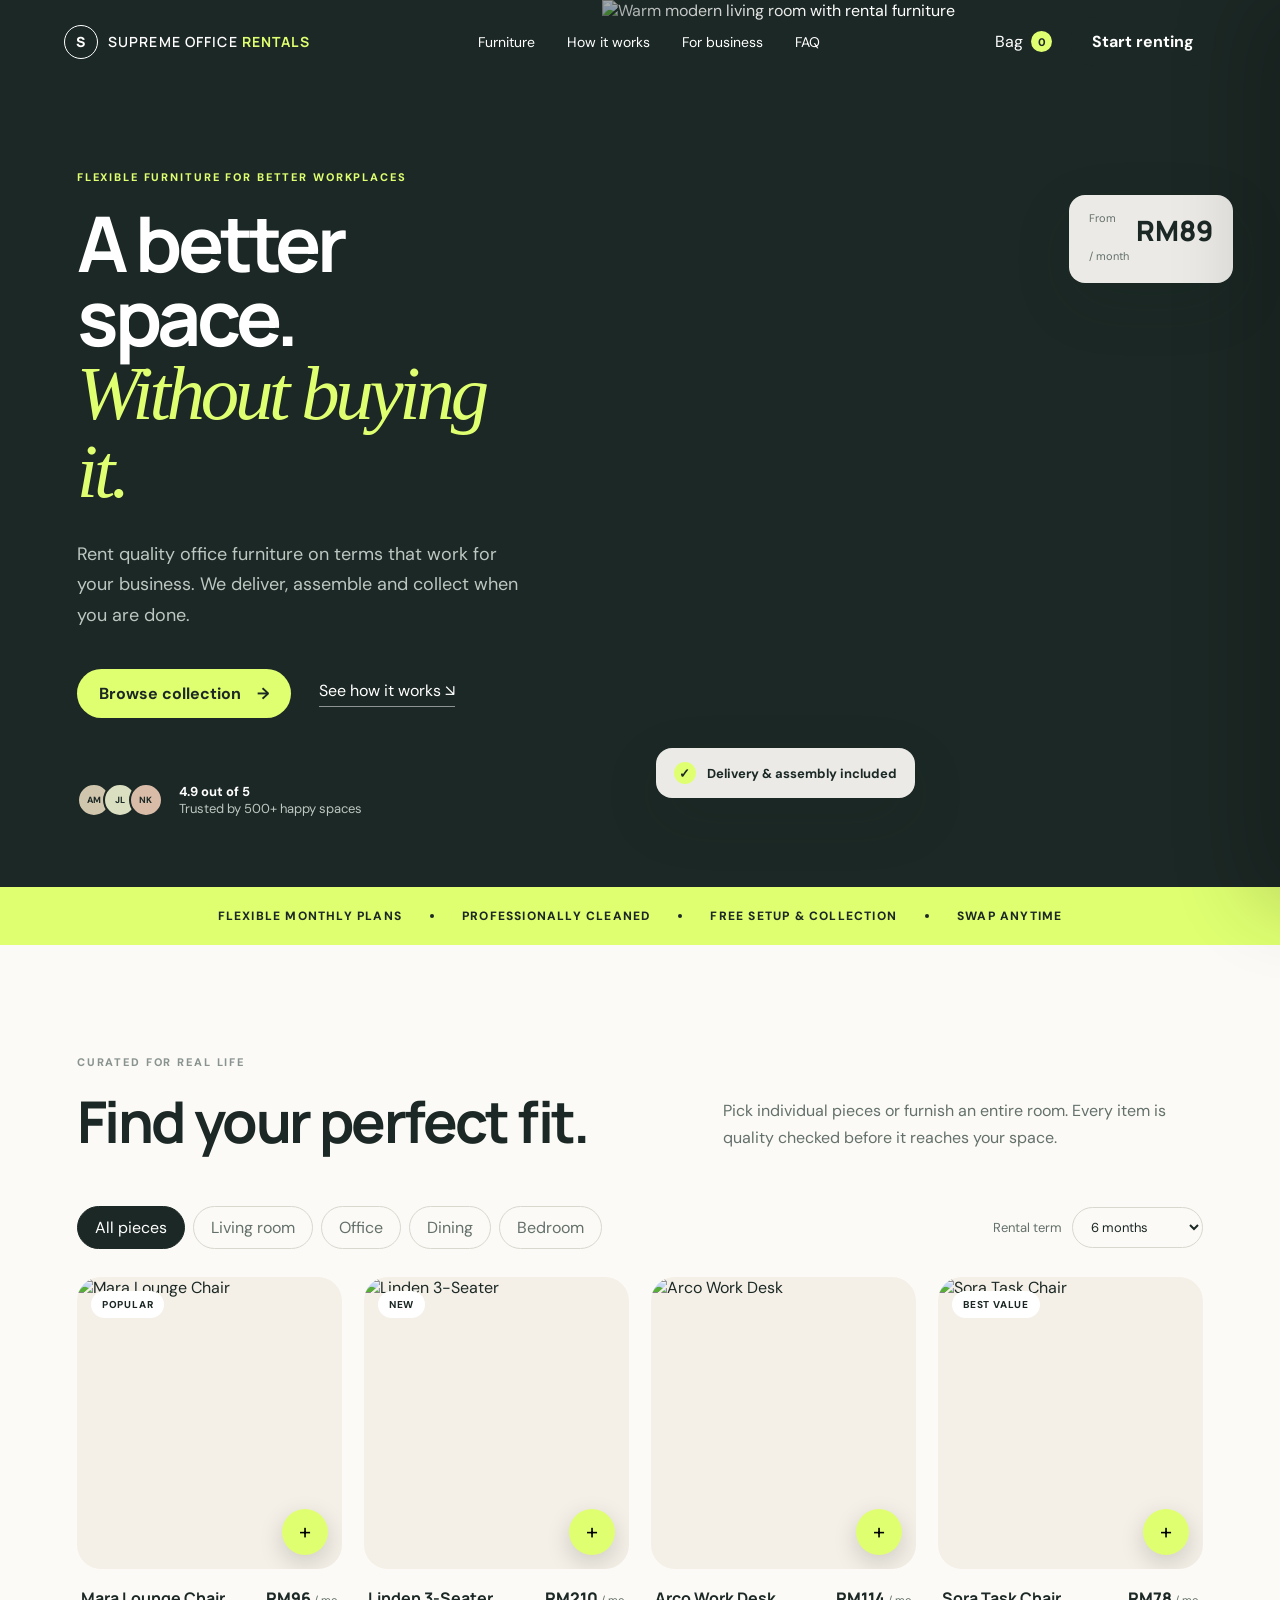
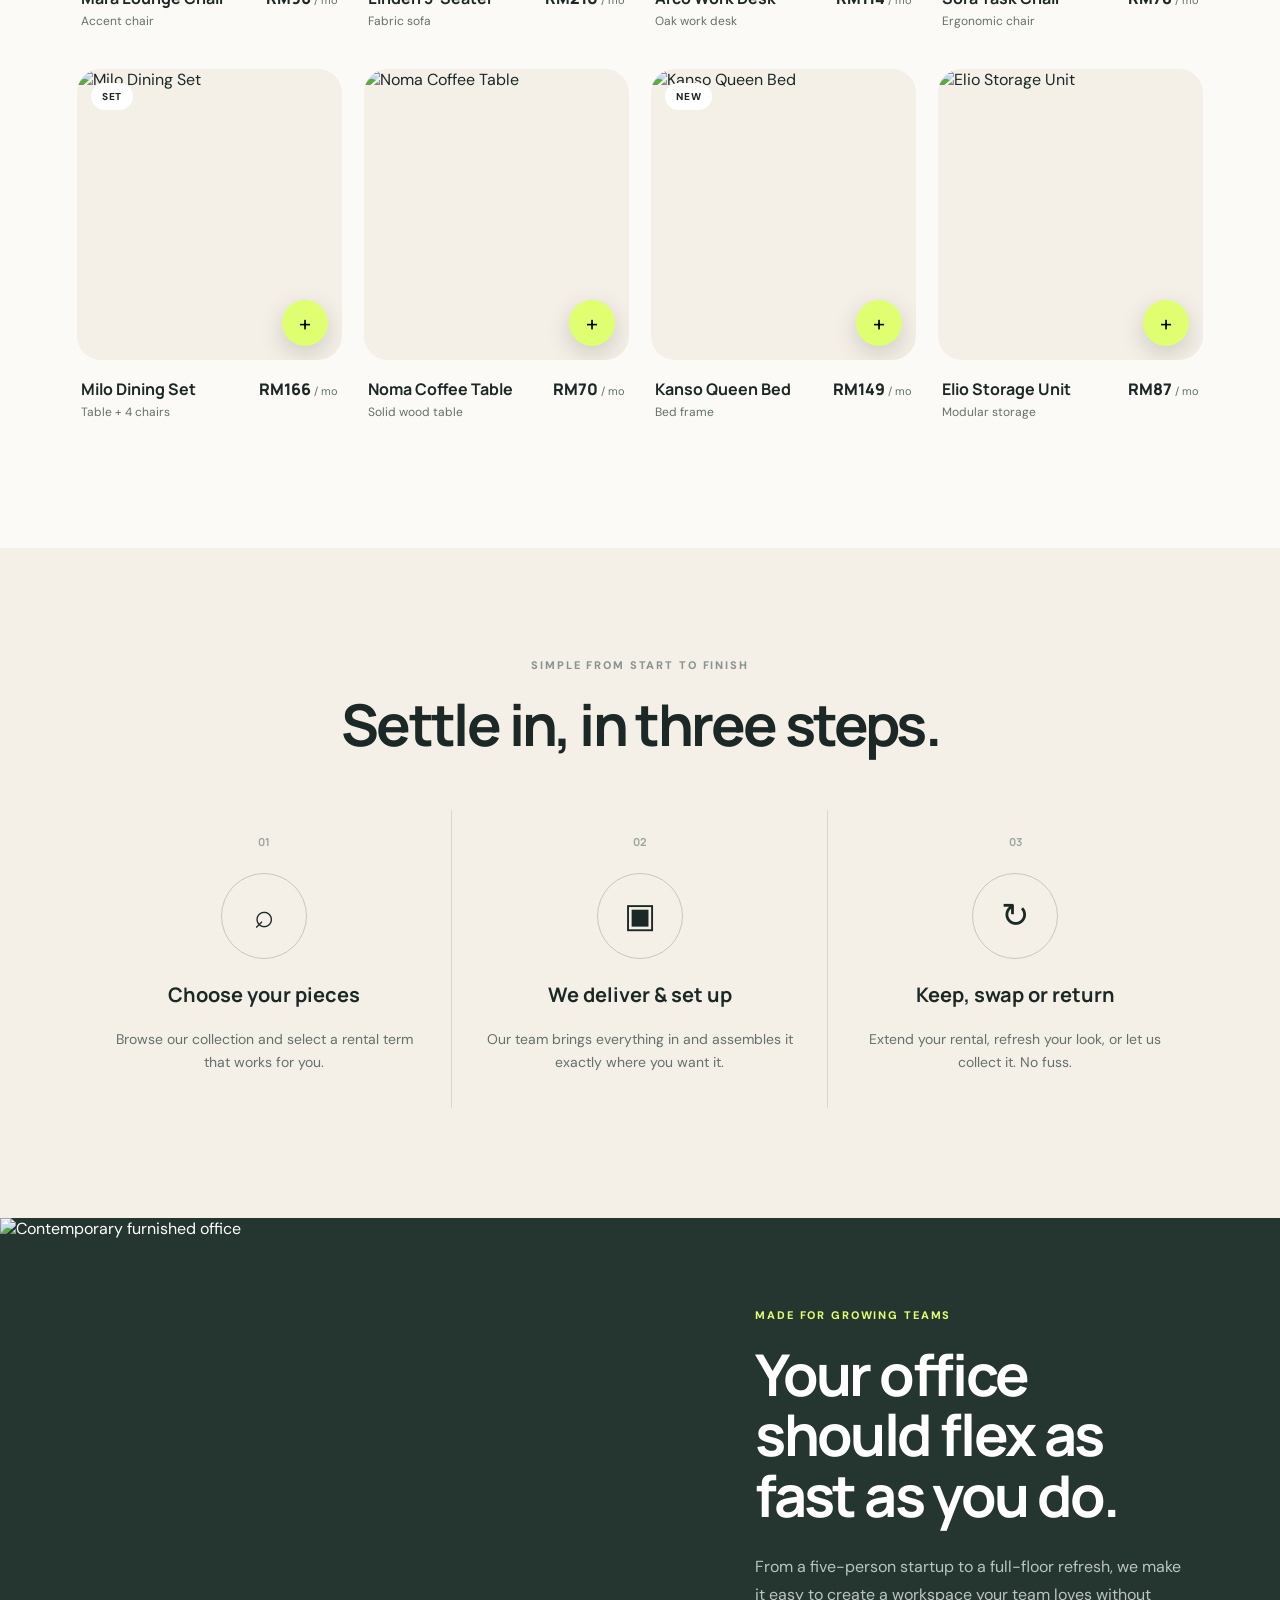
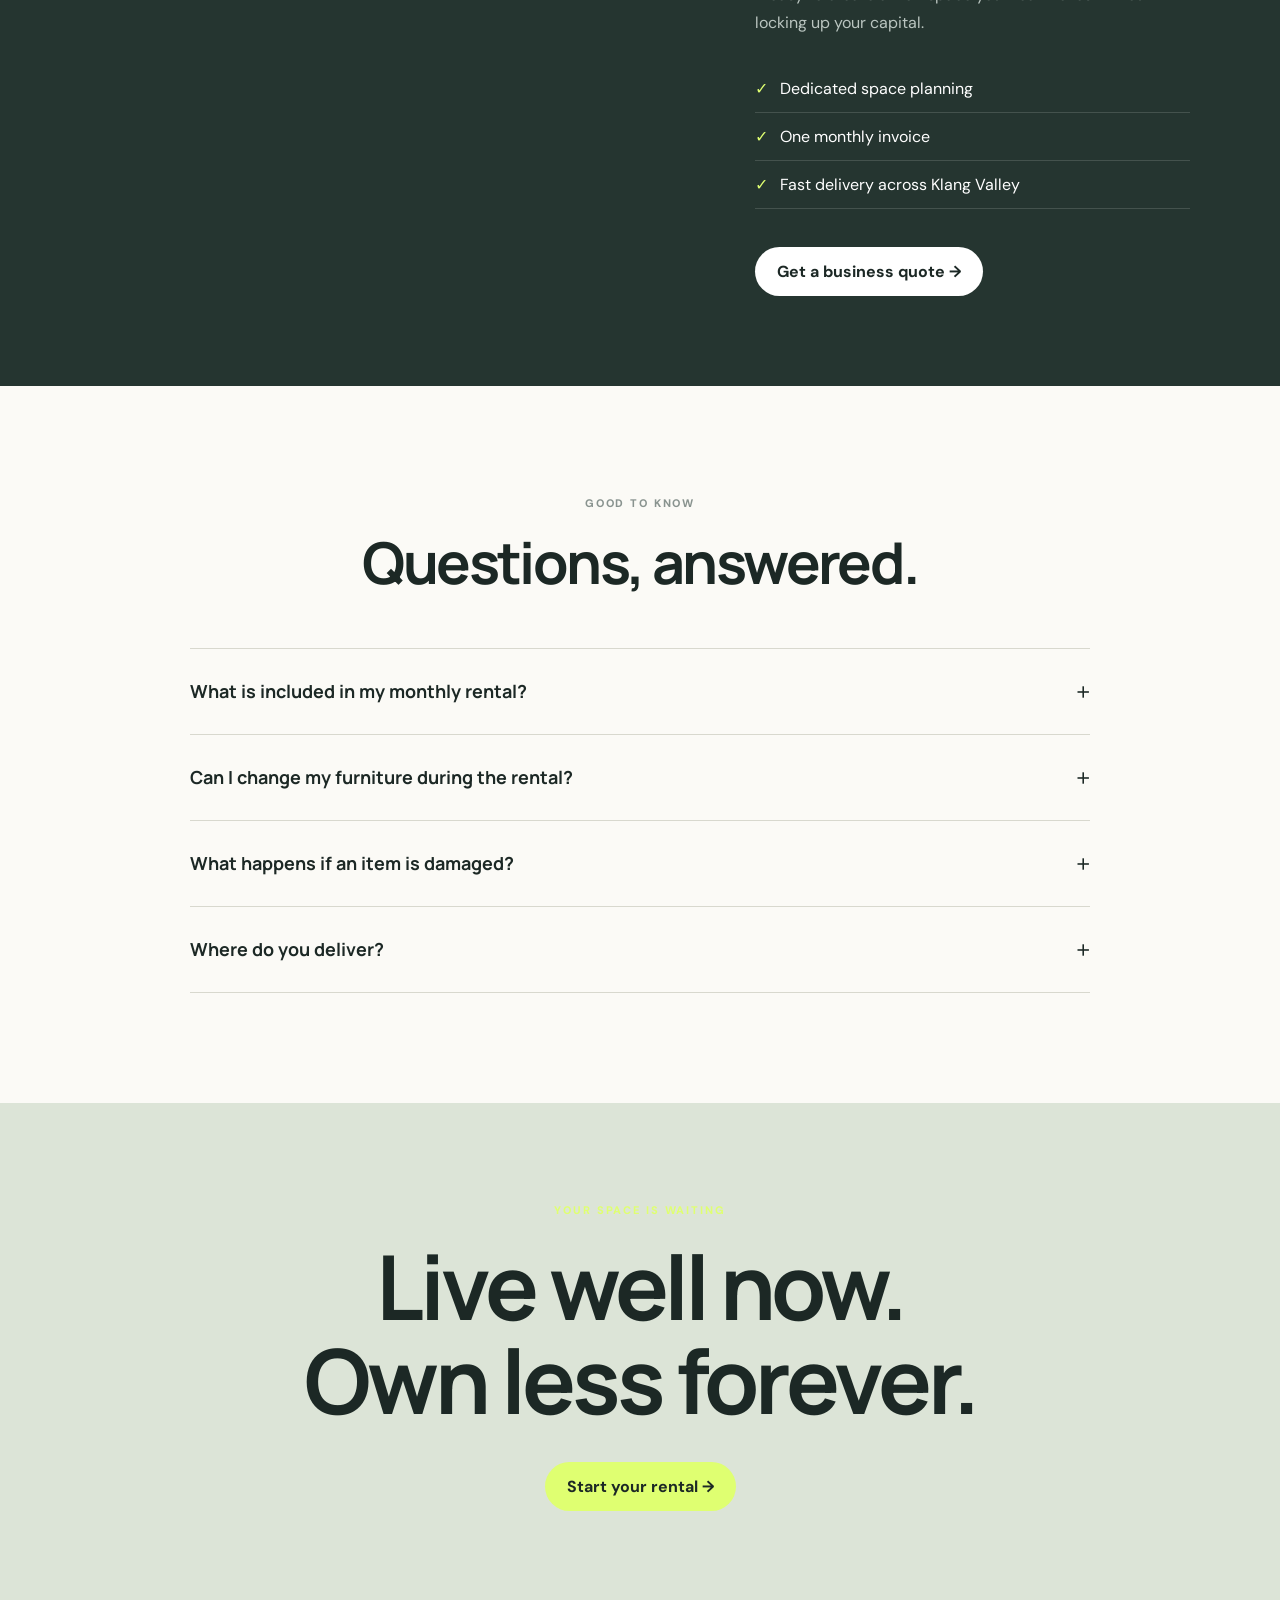
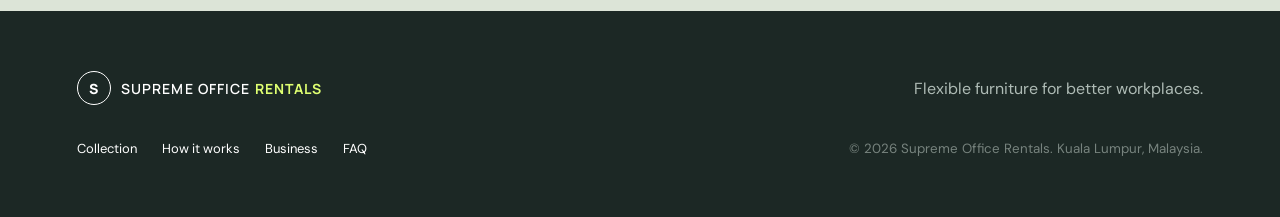
==== index.html @ 916aaae2 "Add files via upload Initial website" ====
<!doctype html>
<html lang="en">
<head>
  <meta charset="UTF-8">
  <meta name="viewport" content="width=device-width, initial-scale=1.0">
  <meta name="description" content="Supreme Office Rentals provides flexible furniture for better workplaces across Kuala Lumpur and the Klang Valley.">
  <title>Supreme Office Rentals | Flexible furniture for better workplaces</title>
  <link rel="preconnect" href="https://fonts.googleapis.com">
  <link rel="preconnect" href="https://fonts.gstatic.com" crossorigin>
  <link href="https://fonts.googleapis.com/css2?family=DM+Sans:wght@400;500;600;700&family=Manrope:wght@500;600;700;800&display=swap" rel="stylesheet">
  <link rel="stylesheet" href="styles.css">
</head>
<body>
  <header class="site-header">
    <a class="brand" href="#top" aria-label="Supreme Office Rentals home">
      <span class="brand-mark">S</span>
      <span>SUPREME OFFICE <b>RENTALS</b></span>
    </a>
    <nav class="main-nav" aria-label="Main navigation">
      <a href="#collection">Furniture</a>
      <a href="#how-it-works">How it works</a>
      <a href="#business">For business</a>
      <a href="#faq">FAQ</a>
    </nav>
    <div class="header-actions">
      <button class="icon-btn cart-button" type="button" aria-label="Open rental cart">
        <span aria-hidden="true">Bag</span>
        <span class="cart-count">0</span>
      </button>
      <a class="button button-dark header-cta" href="#collection">Start renting</a>
      <button class="menu-button" type="button" aria-label="Toggle menu" aria-expanded="false">Menu</button>
    </div>
  </header>

  <main id="top">
    <section class="hero">
      <div class="hero-copy">
        <p class="eyebrow">Flexible furniture for better workplaces</p>
        <h1>A better space.<br><em>Without buying it.</em></h1>
        <p class="hero-lead">Rent quality office furniture on terms that work for your business. We deliver, assemble and collect when you are done.</p>
        <div class="hero-actions">
          <a class="button button-accent" href="#collection">Browse collection <span>→</span></a>
          <a class="text-link" href="#how-it-works">See how it works <span>↘</span></a>
        </div>
        <div class="hero-proof">
          <div class="avatars" aria-hidden="true"><span>AM</span><span>JL</span><span>NK</span></div>
          <p><strong>4.9 out of 5</strong><br>Trusted by 500+ happy spaces</p>
        </div>
      </div>
      <div class="hero-visual">
        <img src="https://images.unsplash.com/photo-1493663284031-b7e3aefcae8e?auto=format&fit=crop&w=1200&q=85" alt="Warm modern living room with rental furniture">
        <div class="floating-card price-card">
          <span>From</span><strong>RM89</strong><span>/ month</span>
        </div>
        <div class="floating-card delivery-card"><span>✓</span> Delivery & assembly included</div>
      </div>
    </section>

    <section class="trust-strip" aria-label="Rental benefits">
      <span>Flexible monthly plans</span><i></i><span>Professionally cleaned</span><i></i><span>Free setup & collection</span><i></i><span>Swap anytime</span>
    </section>

    <section class="section collection" id="collection">
      <div class="section-heading split-heading">
        <div><p class="eyebrow">Curated for real life</p><h2>Find your perfect fit.</h2></div>
        <p>Pick individual pieces or furnish an entire room. Every item is quality checked before it reaches your space.</p>
      </div>
      <div class="catalog-toolbar">
        <div class="filter-list" role="group" aria-label="Filter products">
          <button class="filter active" data-filter="all" type="button">All pieces</button>
          <button class="filter" data-filter="living" type="button">Living room</button>
          <button class="filter" data-filter="office" type="button">Office</button>
          <button class="filter" data-filter="dining" type="button">Dining</button>
          <button class="filter" data-filter="bedroom" type="button">Bedroom</button>
        </div>
        <label class="term-select">Rental term
          <select id="termSelect">
            <option value="1">1 month</option>
            <option value="3">3 months</option>
            <option value="6" selected>6 months</option>
            <option value="12">12 months</option>
          </select>
        </label>
      </div>
      <div class="product-grid" id="productGrid"></div>
    </section>

    <section class="section steps" id="how-it-works">
      <div class="section-heading centered"><p class="eyebrow">Simple from start to finish</p><h2>Settle in, in three steps.</h2></div>
      <div class="step-grid">
        <article><span class="step-number">01</span><div class="step-icon">⌕</div><h3>Choose your pieces</h3><p>Browse our collection and select a rental term that works for you.</p></article>
        <article><span class="step-number">02</span><div class="step-icon">▣</div><h3>We deliver & set up</h3><p>Our team brings everything in and assembles it exactly where you want it.</p></article>
        <article><span class="step-number">03</span><div class="step-icon">↻</div><h3>Keep, swap or return</h3><p>Extend your rental, refresh your look, or let us collect it. No fuss.</p></article>
      </div>
    </section>

    <section class="business" id="business">
      <div class="business-image"><img src="https://images.unsplash.com/photo-1524758631624-e2822e304c36?auto=format&fit=crop&w=1200&q=85" alt="Contemporary furnished office"></div>
      <div class="business-copy">
        <p class="eyebrow">Made for growing teams</p>
        <h2>Your office should flex as fast as you do.</h2>
        <p>From a five-person startup to a full-floor refresh, we make it easy to create a workspace your team loves without locking up your capital.</p>
        <ul><li>Dedicated space planning</li><li>One monthly invoice</li><li>Fast delivery across Klang Valley</li></ul>
        <a class="button button-light" href="https://wa.me/601154209676?text=Hi%20Supreme%20Office%20Rentals%2C%20I%27d%20like%20a%20business%20furniture%20quote." target="_blank" rel="noreferrer">Get a business quote →</a>
      </div>
    </section>

    <section class="section faq" id="faq">
      <div class="section-heading centered"><p class="eyebrow">Good to know</p><h2>Questions, answered.</h2></div>
      <div class="faq-list">
        <details><summary>What is included in my monthly rental?<span>+</span></summary><p>Your monthly fee covers the furniture, professional cleaning, delivery, assembly and collection within our standard service area.</p></details>
        <details><summary>Can I change my furniture during the rental?<span>+</span></summary><p>Yes. You can request a swap at any time. A small logistics fee may apply depending on your plan and location.</p></details>
        <details><summary>What happens if an item is damaged?<span>+</span></summary><p>Normal wear is expected. For accidental or significant damage, contact us and we will work out a fair repair or replacement solution.</p></details>
        <details><summary>Where do you deliver?<span>+</span></summary><p>Our initial service area is Kuala Lumpur and the Klang Valley. Contact us for larger projects elsewhere in Malaysia.</p></details>
      </div>
    </section>

    <section class="closing-cta">
      <p class="eyebrow">Your space is waiting</p><h2>Live well now.<br>Own less forever.</h2><a class="button button-accent" href="#collection">Start your rental →</a>
    </section>
  </main>

  <footer>
    <a class="brand brand-light" href="#top"><span class="brand-mark">S</span><span>SUPREME OFFICE <b>RENTALS</b></span></a>
    <p>Flexible furniture for better workplaces.</p>
    <div class="footer-links"><a href="#collection">Collection</a><a href="#how-it-works">How it works</a><a href="#business">Business</a><a href="#faq">FAQ</a></div>
    <small>© 2026 Supreme Office Rentals. Kuala Lumpur, Malaysia.</small>
  </footer>

  <div class="cart-overlay" aria-hidden="true"></div>
  <aside class="cart-drawer" aria-label="Rental cart" aria-hidden="true">
    <div class="cart-header"><div><p class="eyebrow">Your selection</p><h2>Rental cart</h2></div><button class="close-cart" type="button" aria-label="Close cart">×</button></div>
    <div class="cart-items"></div>
    <div class="cart-empty"><span>◇</span><h3>Your cart is ready for ideas.</h3><p>Add a few pieces from the collection to build your space.</p></div>
    <div class="cart-footer">
      <div><span>Monthly total</span><strong class="cart-total">RM0</strong></div>
      <button class="button button-accent checkout-button" type="button">Enquire on WhatsApp →</button>
      <small>No payment required. We will confirm availability first.</small>
    </div>
  </aside>

  <div class="toast" role="status" aria-live="polite">Added to your rental cart</div>
  <script src="script.js"></script>
</body>
</html>
---- styles.css ----
:root{--ink:#1c2825;--cream:#f4f0e7;--paper:#fbfaf6;--lime:#dfff71;--sage:#dce4d7;--muted:#64706b;--line:#d8d8ce;--radius:24px;--shadow:0 20px 60px rgba(28,40,37,.12)}
*{box-sizing:border-box}html{scroll-behavior:smooth}body{margin:0;background:var(--paper);color:var(--ink);font-family:"DM Sans",sans-serif}body.no-scroll{overflow:hidden}img{display:block;width:100%}a{color:inherit;text-decoration:none}button,select{font:inherit}button{cursor:pointer}h1,h2,h3,p{margin-top:0}h1,h2,h3,.brand{font-family:"Manrope",sans-serif}.site-header{height:84px;padding:0 clamp(24px,5vw,72px);display:flex;align-items:center;justify-content:space-between;border-bottom:1px solid rgba(28,40,37,.12);position:absolute;z-index:20;width:100%;color:#fff}.brand{display:flex;align-items:center;gap:10px;font-size:14px;letter-spacing:.08em;font-weight:600}.brand-mark{width:34px;height:34px;display:grid;place-items:center;border:1px solid currentColor;border-radius:50%;font-weight:800}.brand b{color:var(--lime)}.main-nav{display:flex;gap:32px;font-size:14px}.main-nav a{transition:opacity .2s}.main-nav a:hover{opacity:.65}.header-actions{display:flex;align-items:center;gap:12px}.button{display:inline-flex;align-items:center;justify-content:center;gap:16px;border:0;border-radius:100px;padding:14px 22px;font-weight:700;transition:transform .2s,background .2s}.button:hover{transform:translateY(-2px)}.button-dark{background:var(--ink);color:#fff}.button-accent{background:var(--lime);color:var(--ink)}.button-light{background:#fff;color:var(--ink)}.icon-btn{border:0;background:transparent;color:inherit}.cart-button{display:flex;gap:8px;align-items:center}.cart-count{display:grid;place-items:center;width:21px;height:21px;background:var(--lime);color:var(--ink);border-radius:50%;font-size:11px;font-weight:800}.menu-button{display:none;border:1px solid currentColor;border-radius:50px;background:transparent;color:inherit;padding:8px 13px}.hero{min-height:760px;background:var(--ink);color:#fff;display:grid;grid-template-columns:47% 53%;overflow:hidden}.hero-copy{padding:170px clamp(28px,6vw,96px) 70px}.eyebrow{text-transform:uppercase;letter-spacing:.17em;font-size:11px;font-weight:800;color:#89938f;margin-bottom:22px}.hero .eyebrow,.business .eyebrow,.closing-cta .eyebrow{color:var(--lime)}h1{font-size:clamp(50px,6vw,92px);line-height:.96;letter-spacing:-.055em;margin-bottom:30px}h1 em{font-family:Georgia,serif;font-weight:400;color:var(--lime)}.hero-lead{max-width:560px;font-size:18px;line-height:1.7;color:#bdc7c2}.hero-actions{display:flex;align-items:center;gap:28px;margin:38px 0 65px}.text-link{padding-bottom:5px;border-bottom:1px solid rgba(255,255,255,.5)}.hero-proof{display:flex;align-items:center;gap:16px;color:#bdc7c2;font-size:13px}.hero-proof p{margin:0}.hero-proof strong{color:#fff}.avatars{display:flex}.avatars span{width:34px;height:34px;margin-left:-8px;border:2px solid var(--ink);border-radius:50%;display:grid;place-items:center;background:#cfc6ad;color:var(--ink);font-size:9px;font-weight:800}.avatars span:first-child{margin:0}.avatars span:nth-child(2){background:#d9dfc0}.avatars span:nth-child(3){background:#d9bca8}.hero-visual{position:relative;min-height:700px}.hero-visual:after{content:"";position:absolute;inset:0;background:linear-gradient(90deg,rgba(28,40,37,.4),transparent 35%)}.hero-visual img{height:100%;object-fit:cover}.floating-card{position:absolute;z-index:2;background:rgba(251,250,246,.93);color:var(--ink);backdrop-filter:blur(10px);border-radius:16px;box-shadow:var(--shadow)}.price-card{right:7%;top:22%;padding:16px 20px;display:grid;grid-template-columns:auto auto;column-gap:7px}.price-card strong{font:800 28px "Manrope"}.price-card span{font-size:11px;color:var(--muted)}.price-card span:last-child{align-self:end;margin-bottom:4px}.delivery-card{left:8%;bottom:10%;padding:14px 18px;font-size:13px;font-weight:700}.delivery-card span{display:inline-grid;place-items:center;background:var(--lime);border-radius:50%;width:22px;height:22px;margin-right:8px}.trust-strip{display:flex;justify-content:center;align-items:center;gap:28px;padding:21px clamp(20px,5vw,70px);background:var(--lime);font-size:12px;text-transform:uppercase;letter-spacing:.1em;font-weight:800}.trust-strip i{width:4px;height:4px;background:var(--ink);border-radius:50%}.section{padding:110px clamp(24px,6vw,92px)}.section-heading h2,.business h2,.closing-cta h2{font-size:clamp(38px,4.5vw,64px);line-height:1.05;letter-spacing:-.045em;margin-bottom:0}.split-heading{display:flex;justify-content:space-between;align-items:end;gap:50px;margin-bottom:55px}.split-heading>p{max-width:480px;color:var(--muted);line-height:1.7;margin:0}.catalog-toolbar{display:flex;justify-content:space-between;gap:20px;align-items:center;margin-bottom:28px}.filter-list{display:flex;flex-wrap:wrap;gap:8px}.filter{border:1px solid var(--line);background:transparent;border-radius:50px;padding:10px 17px;color:var(--muted)}.filter.active,.filter:hover{background:var(--ink);color:#fff;border-color:var(--ink)}.term-select{display:flex;align-items:center;gap:10px;color:var(--muted);font-size:13px;white-space:nowrap}.term-select select{border:1px solid var(--line);border-radius:50px;padding:10px 34px 10px 14px;background:var(--paper);color:var(--ink)}.product-grid{display:grid;grid-template-columns:repeat(4,1fr);gap:22px}.product-card{min-width:0}.product-image{position:relative;background:var(--cream);border-radius:var(--radius);overflow:hidden;aspect-ratio:1/1.1}.product-image img{height:100%;object-fit:cover;transition:transform .5s}.product-card:hover img{transform:scale(1.04)}.product-tag{position:absolute;left:14px;top:14px;background:#fff;border-radius:50px;padding:7px 11px;font-size:10px;font-weight:800;text-transform:uppercase;letter-spacing:.08em}.add-button{position:absolute;right:14px;bottom:14px;width:46px;height:46px;border:0;border-radius:50%;background:var(--lime);font-size:22px;box-shadow:0 8px 25px rgba(0,0,0,.16);transition:transform .2s}.add-button:hover{transform:rotate(90deg)}.product-info{display:flex;justify-content:space-between;gap:14px;padding:18px 4px}.product-info h3{font-size:16px;margin:0 0 4px}.product-info p{font-size:12px;color:var(--muted);margin:0}.product-price{text-align:right;white-space:nowrap}.product-price strong{font:800 16px "Manrope"}.product-price span{font-size:11px;color:var(--muted)}.steps{background:var(--cream)}.centered{text-align:center;margin-bottom:55px}.step-grid{display:grid;grid-template-columns:repeat(3,1fr);max-width:1150px;margin:auto}.step-grid article{text-align:center;padding:20px 8%;position:relative;border-right:1px solid var(--line)}.step-grid article:last-child{border:0}.step-number{font:700 11px "Manrope";color:#9ca59f}.step-icon{font-size:34px;width:86px;height:86px;margin:22px auto;border:1px solid #c5c8bd;border-radius:50%;display:grid;place-items:center}.step-grid h3{font-size:20px}.step-grid p{color:var(--muted);line-height:1.65;font-size:14px}.business{display:grid;grid-template-columns:52% 48%;background:#253530;color:#fff}.business-image{min-height:650px}.business-image img{height:100%;object-fit:cover}.business-copy{padding:90px clamp(30px,7vw,105px);display:flex;flex-direction:column;justify-content:center}.business-copy>p:not(.eyebrow){color:#bac5c0;line-height:1.75;margin:28px 0}.business ul{list-style:none;padding:0;margin:0 0 38px}.business li{padding:13px 0;border-bottom:1px solid rgba(255,255,255,.14)}.business li:before{content:"✓";color:var(--lime);margin-right:12px}.business .button{align-self:flex-start}.faq-list{max-width:900px;margin:auto;border-top:1px solid var(--line)}details{border-bottom:1px solid var(--line)}summary{list-style:none;padding:25px 0;font:700 18px "Manrope";display:flex;justify-content:space-between;align-items:center;cursor:pointer}summary::-webkit-details-marker{display:none}summary span{font-size:25px;font-weight:400;transition:transform .2s}details[open] summary span{transform:rotate(45deg)}details p{color:var(--muted);line-height:1.7;max-width:740px;padding-bottom:24px}.closing-cta{text-align:center;background:var(--sage);padding:100px 20px}.closing-cta h2{font-size:clamp(50px,7vw,92px);margin-bottom:35px}footer{background:var(--ink);color:#fff;padding:60px clamp(24px,6vw,92px);display:grid;grid-template-columns:1fr 1fr;gap:35px;align-items:center}.brand-light{justify-self:start}footer>p{color:#aebbb5;justify-self:end;margin:0}.footer-links{display:flex;gap:25px;font-size:13px}.footer-links a:hover{color:var(--lime)}footer small{color:#77837e;justify-self:end}.cart-overlay{position:fixed;inset:0;background:rgba(17,25,22,.55);z-index:90;opacity:0;pointer-events:none;transition:opacity .3s}.cart-overlay.open{opacity:1;pointer-events:auto}.cart-drawer{position:fixed;z-index:100;right:0;top:0;height:100%;width:min(460px,100%);background:var(--paper);padding:30px;display:flex;flex-direction:column;transform:translateX(100%);transition:transform .35s ease;box-shadow:-25px 0 80px rgba(0,0,0,.2)}.cart-drawer.open{transform:none}.cart-header{display:flex;justify-content:space-between;align-items:start;padding-bottom:20px;border-bottom:1px solid var(--line)}.cart-header h2{font-size:30px;margin:0}.cart-header .eyebrow{margin-bottom:8px}.close-cart{border:0;background:transparent;font-size:34px;color:var(--muted)}.cart-items{overflow:auto;flex:1}.cart-item{display:grid;grid-template-columns:72px 1fr auto;gap:14px;align-items:center;padding:16px 0;border-bottom:1px solid var(--line)}.cart-item img{width:72px;height:72px;object-fit:cover;border-radius:12px}.cart-item h3{font-size:14px;margin:0 0 4px}.cart-item p{font-size:12px;color:var(--muted);margin:0}.remove-item{border:0;background:transparent;font-size:21px;color:#9c5d51}.cart-empty{text-align:center;margin:auto;padding:50px 20px;color:var(--muted)}.cart-empty span{font-size:45px}.cart-empty h3{color:var(--ink)}.cart-footer{border-top:1px solid var(--line);padding-top:20px}.cart-footer>div{display:flex;justify-content:space-between;margin-bottom:18px}.cart-total{font:800 24px "Manrope"}.checkout-button{width:100%}.cart-footer small{display:block;text-align:center;color:var(--muted);margin-top:12px}.toast{position:fixed;left:50%;bottom:30px;z-index:120;transform:translate(-50%,30px);opacity:0;background:var(--ink);color:#fff;padding:13px 19px;border-radius:50px;font-size:13px;transition:.3s}.toast.show{opacity:1;transform:translate(-50%,0)}
@media(max-width:1000px){.main-nav{display:none}.main-nav.open{display:flex;position:absolute;top:84px;left:0;right:0;background:var(--ink);padding:25px;flex-direction:column;border-top:1px solid rgba(255,255,255,.15)}.menu-button{display:block}.header-cta{display:none}.hero{grid-template-columns:1fr}.hero-copy{padding-bottom:80px}.hero-visual{min-height:550px}.product-grid{grid-template-columns:repeat(2,1fr)}.business{grid-template-columns:1fr}.business-image{min-height:480px}}
@media(max-width:650px){.site-header{height:72px;padding:0 18px}.brand{font-size:12px}.brand-mark{width:30px;height:30px}.cart-button>span:first-child{display:none}.hero-copy{padding:130px 22px 65px}.hero-actions{align-items:flex-start;flex-direction:column;margin-bottom:48px}.hero-visual{min-height:440px}.price-card{top:8%}.delivery-card{left:20px;bottom:20px}.trust-strip{justify-content:flex-start;overflow:auto;white-space:nowrap}.section{padding:80px 20px}.split-heading{display:block}.split-heading>p{margin-top:25px}.catalog-toolbar{align-items:flex-start;flex-direction:column}.filter-list{flex-wrap:nowrap;width:100%;overflow:auto;padding-bottom:5px}.product-grid{grid-template-columns:1fr 1fr;gap:12px}.product-image{border-radius:16px}.product-info{display:block}.product-price{text-align:left;margin-top:8px}.step-grid{grid-template-columns:1fr}.step-grid article{border-right:0;border-bottom:1px solid var(--line)}.business-image{min-height:360px}.business-copy{padding:70px 22px}.faq .section-heading{text-align:left}summary{font-size:15px;gap:15px}.closing-cta{padding:80px 20px}footer{grid-template-columns:1fr}footer>p,footer small{justify-self:start}.footer-links{flex-wrap:wrap}.cart-drawer{padding:22px}}
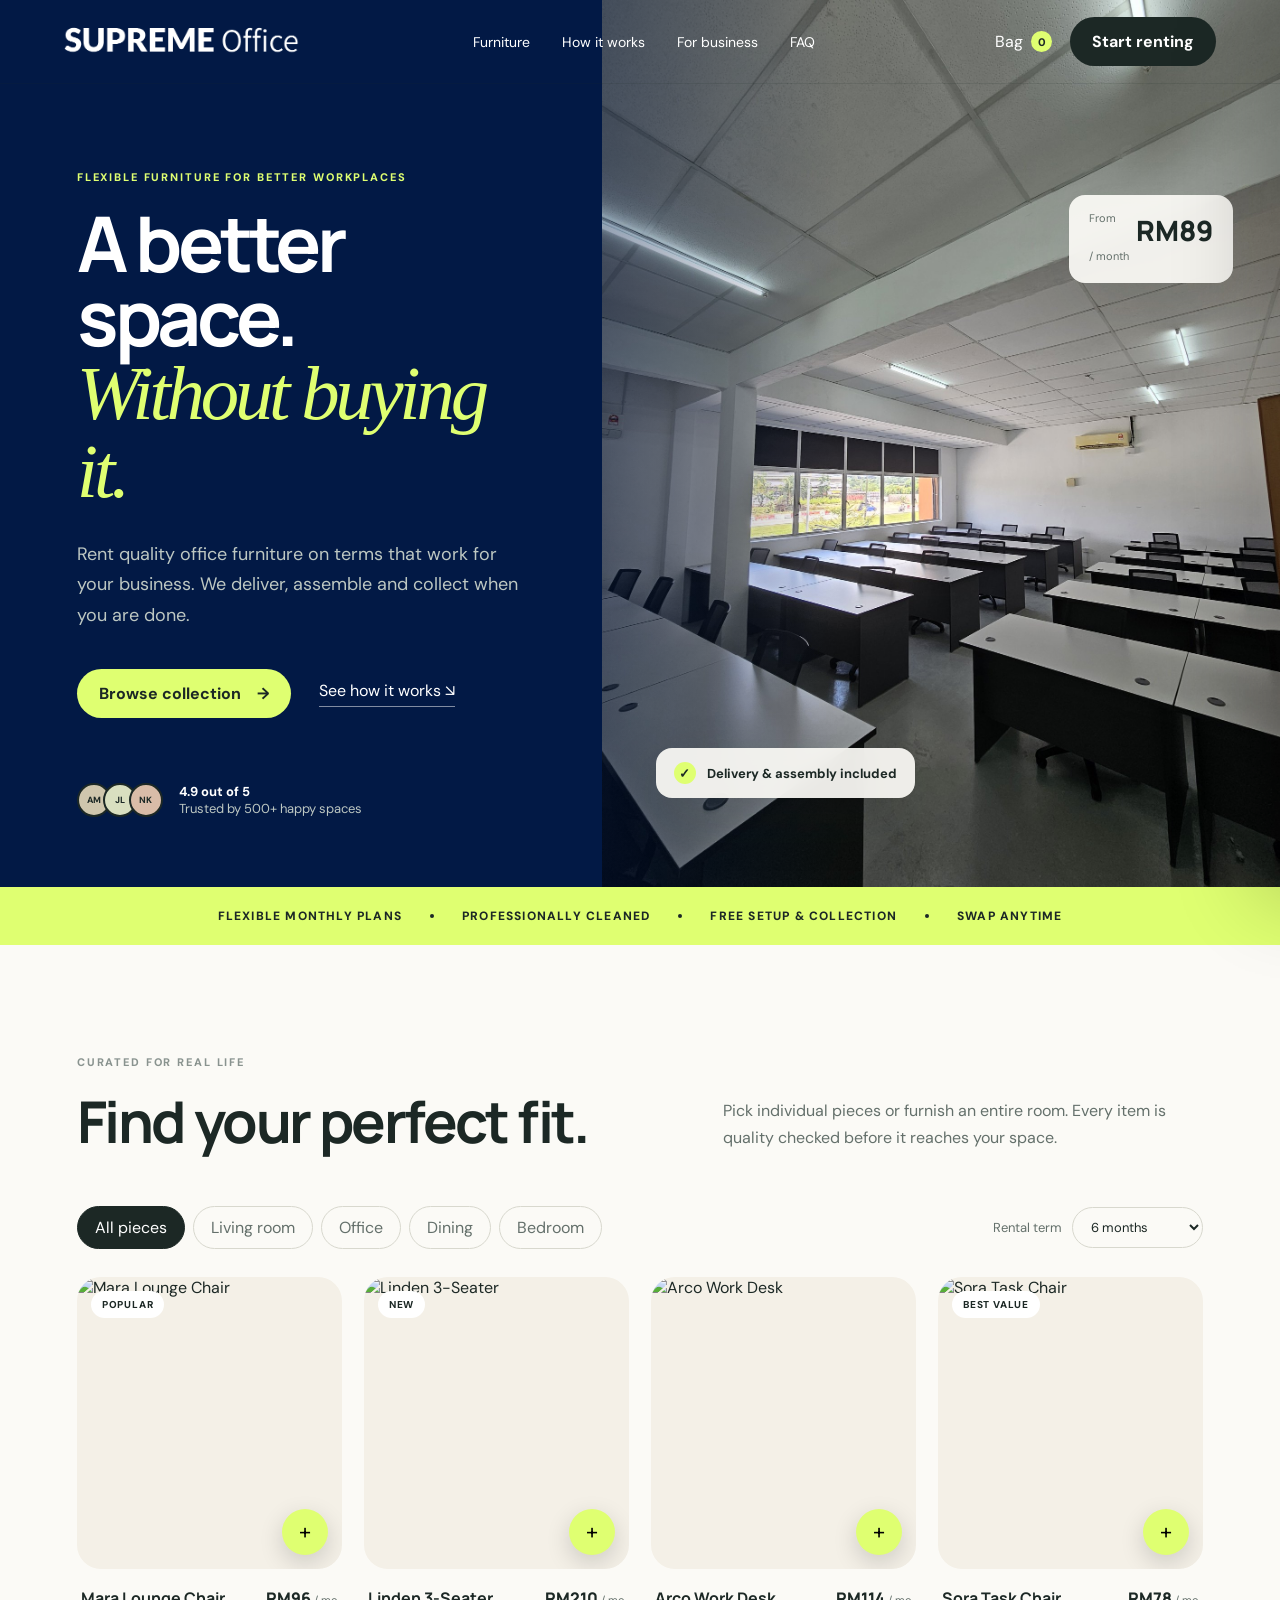
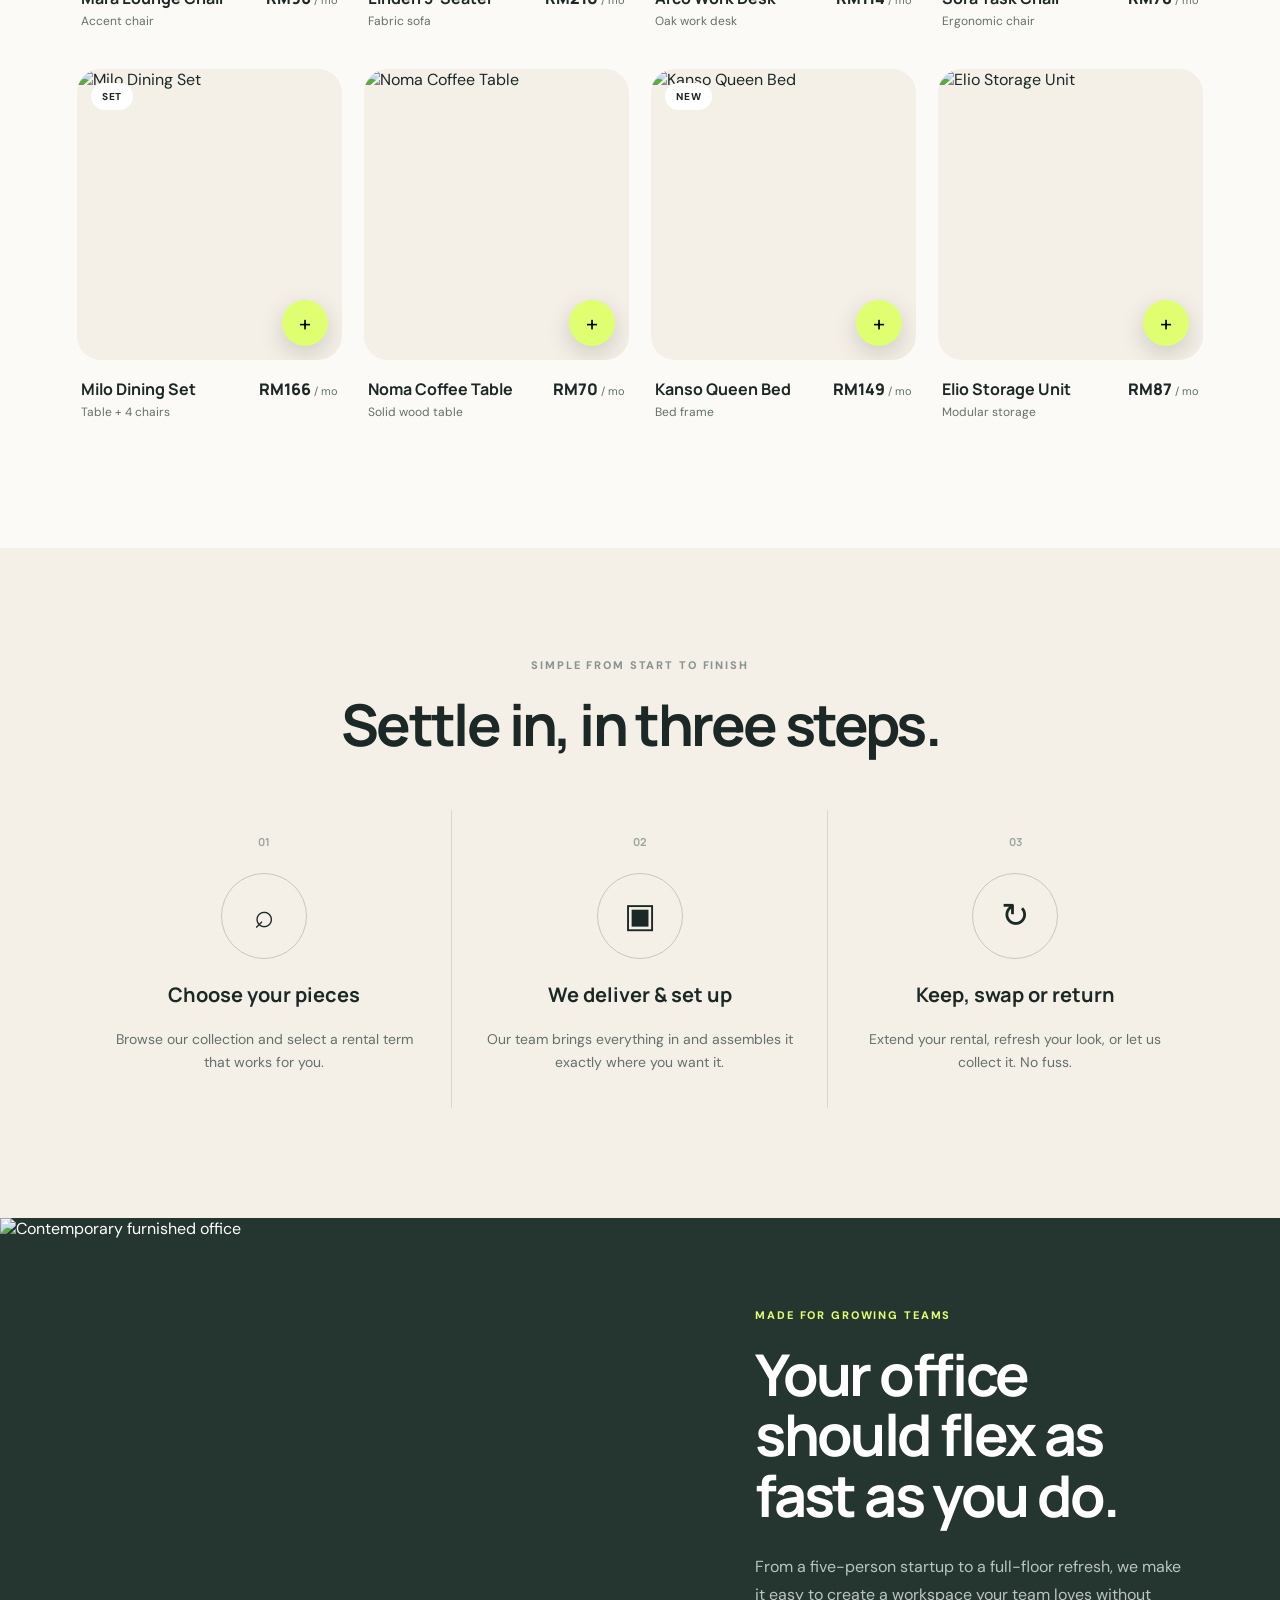
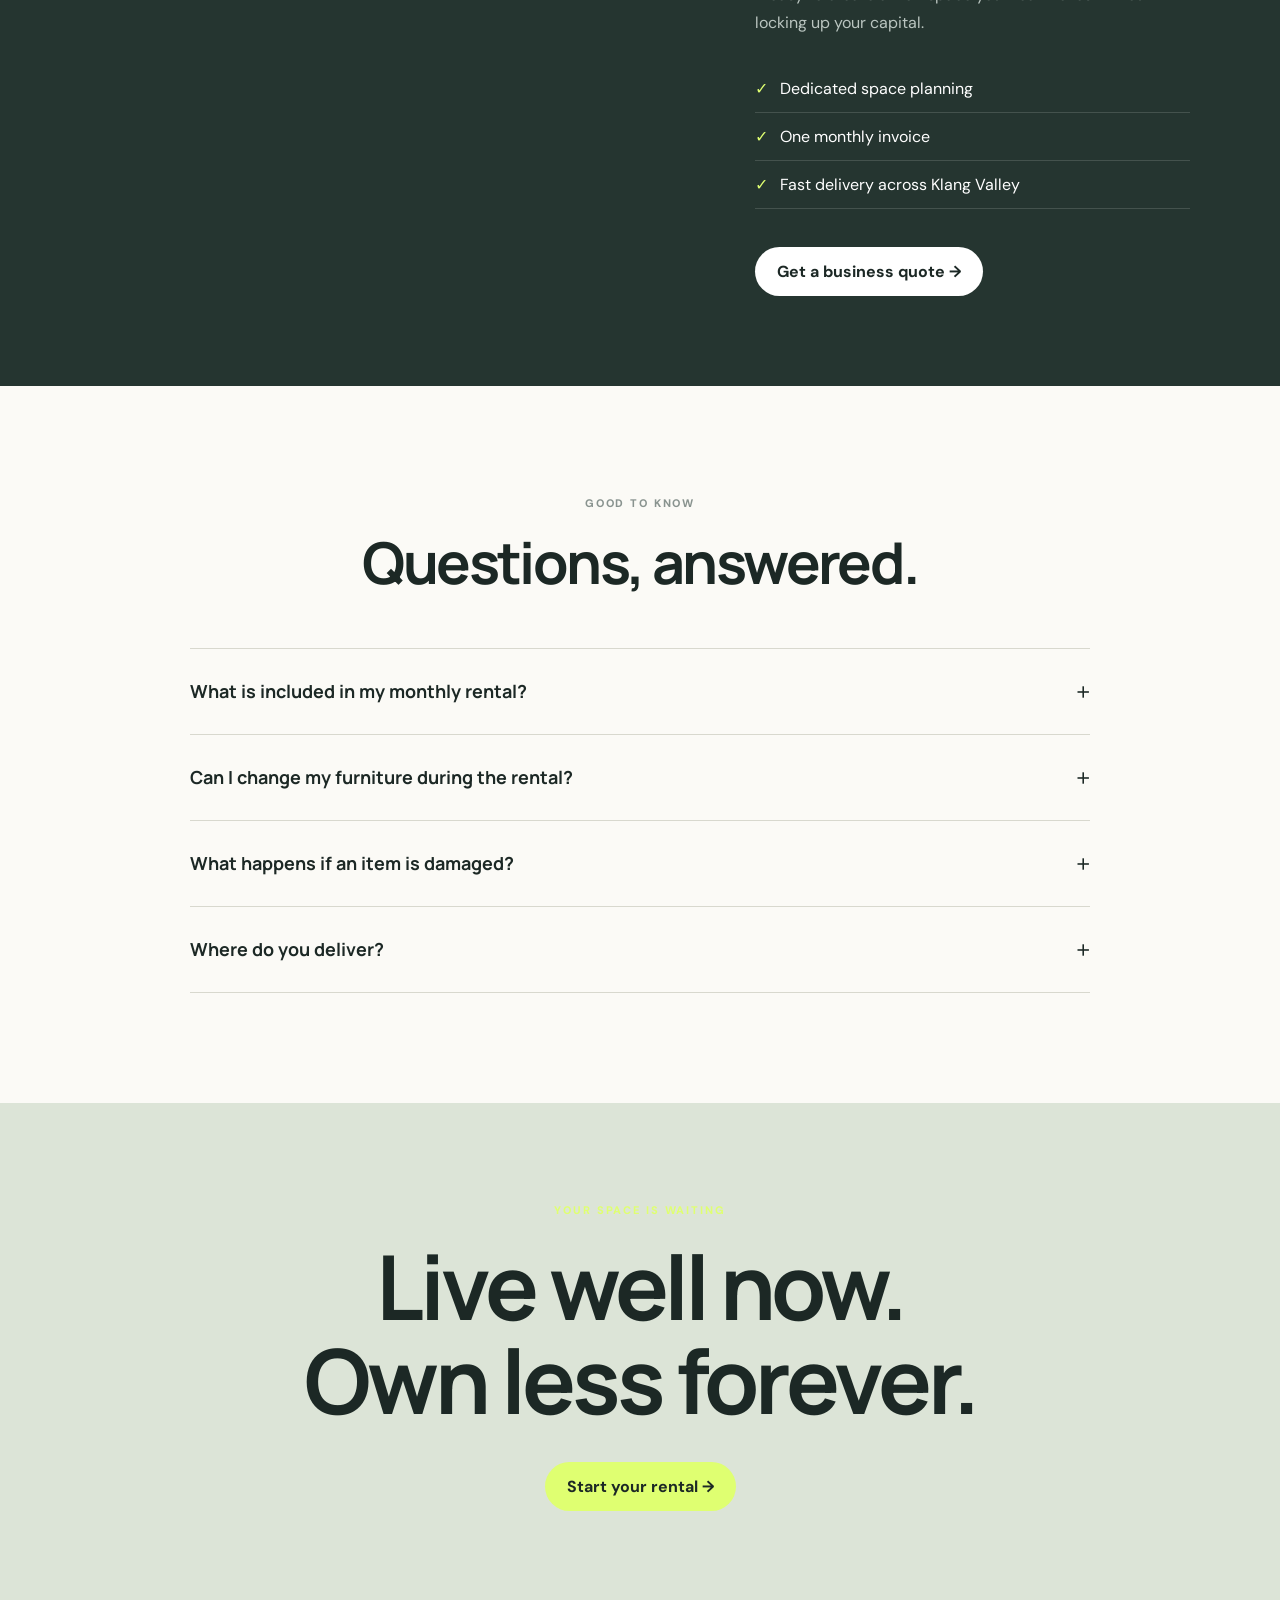
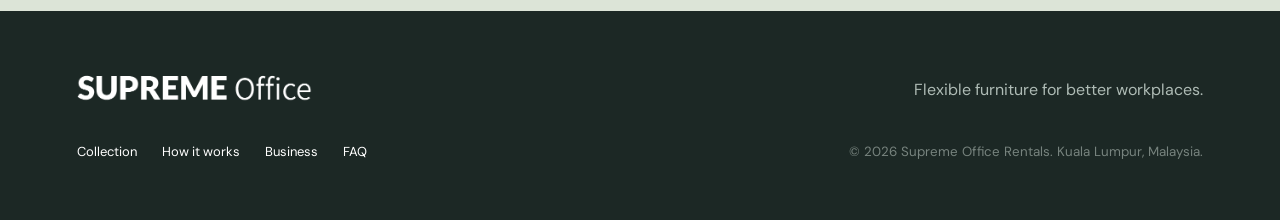
==== commit 29303073: "demo commit" ====
--- a/index.html
+++ b/index.html
@@ -13,8 +13,7 @@
 <body>
   <header class="site-header">
     <a class="brand" href="#top" aria-label="Supreme Office Rentals home">
-      <span class="brand-mark">S</span>
-      <span>SUPREME OFFICE <b>RENTALS</b></span>
+      <img class="brand-logo brand-logo-white" src="assets/supreme-office-logo.png" alt="Supreme Office">
     </a>
     <nav class="main-nav" aria-label="Main navigation">
       <a href="#collection">Furniture</a>
@@ -48,7 +47,7 @@
         </div>
       </div>
       <div class="hero-visual">
-        <img src="https://images.unsplash.com/photo-1493663284031-b7e3aefcae8e?auto=format&fit=crop&w=1200&q=85" alt="Warm modern living room with rental furniture">
+        <img src="assets/office-workspace-hero.jpg" alt="Furnished office workspace with rows of desks and chairs">
         <div class="floating-card price-card">
           <span>From</span><strong>RM89</strong><span>/ month</span>
         </div>
@@ -121,7 +120,7 @@
   </main>
 
   <footer>
-    <a class="brand brand-light" href="#top"><span class="brand-mark">S</span><span>SUPREME OFFICE <b>RENTALS</b></span></a>
+    <a class="brand brand-light" href="#top" aria-label="Supreme Office Rentals home"><img class="brand-logo" src="assets/supreme-office-logo.png" alt="Supreme Office"></a>
     <p>Flexible furniture for better workplaces.</p>
     <div class="footer-links"><a href="#collection">Collection</a><a href="#how-it-works">How it works</a><a href="#business">Business</a><a href="#faq">FAQ</a></div>
     <small>© 2026 Supreme Office Rentals. Kuala Lumpur, Malaysia.</small>
--- a/styles.css
+++ b/styles.css
@@ -2,3 +2,10 @@
 *{box-sizing:border-box}html{scroll-behavior:smooth}body{margin:0;background:var(--paper);color:var(--ink);font-family:"DM Sans",sans-serif}body.no-scroll{overflow:hidden}img{display:block;width:100%}a{color:inherit;text-decoration:none}button,select{font:inherit}button{cursor:pointer}h1,h2,h3,p{margin-top:0}h1,h2,h3,.brand{font-family:"Manrope",sans-serif}.site-header{height:84px;padding:0 clamp(24px,5vw,72px);display:flex;align-items:center;justify-content:space-between;border-bottom:1px solid rgba(28,40,37,.12);position:absolute;z-index:20;width:100%;color:#fff}.brand{display:flex;align-items:center;gap:10px;font-size:14px;letter-spacing:.08em;font-weight:600}.brand-mark{width:34px;height:34px;display:grid;place-items:center;border:1px solid currentColor;border-radius:50%;font-weight:800}.brand b{color:var(--lime)}.main-nav{display:flex;gap:32px;font-size:14px}.main-nav a{transition:opacity .2s}.main-nav a:hover{opacity:.65}.header-actions{display:flex;align-items:center;gap:12px}.button{display:inline-flex;align-items:center;justify-content:center;gap:16px;border:0;border-radius:100px;padding:14px 22px;font-weight:700;transition:transform .2s,background .2s}.button:hover{transform:translateY(-2px)}.button-dark{background:var(--ink);color:#fff}.button-accent{background:var(--lime);color:var(--ink)}.button-light{background:#fff;color:var(--ink)}.icon-btn{border:0;background:transparent;color:inherit}.cart-button{display:flex;gap:8px;align-items:center}.cart-count{display:grid;place-items:center;width:21px;height:21px;background:var(--lime);color:var(--ink);border-radius:50%;font-size:11px;font-weight:800}.menu-button{display:none;border:1px solid currentColor;border-radius:50px;background:transparent;color:inherit;padding:8px 13px}.hero{min-height:760px;background:var(--ink);color:#fff;display:grid;grid-template-columns:47% 53%;overflow:hidden}.hero-copy{padding:170px clamp(28px,6vw,96px) 70px}.eyebrow{text-transform:uppercase;letter-spacing:.17em;font-size:11px;font-weight:800;color:#89938f;margin-bottom:22px}.hero .eyebrow,.business .eyebrow,.closing-cta .eyebrow{color:var(--lime)}h1{font-size:clamp(50px,6vw,92px);line-height:.96;letter-spacing:-.055em;margin-bottom:30px}h1 em{font-family:Georgia,serif;font-weight:400;color:var(--lime)}.hero-lead{max-width:560px;font-size:18px;line-height:1.7;color:#bdc7c2}.hero-actions{display:flex;align-items:center;gap:28px;margin:38px 0 65px}.text-link{padding-bottom:5px;border-bottom:1px solid rgba(255,255,255,.5)}.hero-proof{display:flex;align-items:center;gap:16px;color:#bdc7c2;font-size:13px}.hero-proof p{margin:0}.hero-proof strong{color:#fff}.avatars{display:flex}.avatars span{width:34px;height:34px;margin-left:-8px;border:2px solid var(--ink);border-radius:50%;display:grid;place-items:center;background:#cfc6ad;color:var(--ink);font-size:9px;font-weight:800}.avatars span:first-child{margin:0}.avatars span:nth-child(2){background:#d9dfc0}.avatars span:nth-child(3){background:#d9bca8}.hero-visual{position:relative;min-height:700px}.hero-visual:after{content:"";position:absolute;inset:0;background:linear-gradient(90deg,rgba(28,40,37,.4),transparent 35%)}.hero-visual img{height:100%;object-fit:cover}.floating-card{position:absolute;z-index:2;background:rgba(251,250,246,.93);color:var(--ink);backdrop-filter:blur(10px);border-radius:16px;box-shadow:var(--shadow)}.price-card{right:7%;top:22%;padding:16px 20px;display:grid;grid-template-columns:auto auto;column-gap:7px}.price-card strong{font:800 28px "Manrope"}.price-card span{font-size:11px;color:var(--muted)}.price-card span:last-child{align-self:end;margin-bottom:4px}.delivery-card{left:8%;bottom:10%;padding:14px 18px;font-size:13px;font-weight:700}.delivery-card span{display:inline-grid;place-items:center;background:var(--lime);border-radius:50%;width:22px;height:22px;margin-right:8px}.trust-strip{display:flex;justify-content:center;align-items:center;gap:28px;padding:21px clamp(20px,5vw,70px);background:var(--lime);font-size:12px;text-transform:uppercase;letter-spacing:.1em;font-weight:800}.trust-strip i{width:4px;height:4px;background:var(--ink);border-radius:50%}.section{padding:110px clamp(24px,6vw,92px)}.section-heading h2,.business h2,.closing-cta h2{font-size:clamp(38px,4.5vw,64px);line-height:1.05;letter-spacing:-.045em;margin-bottom:0}.split-heading{display:flex;justify-content:space-between;align-items:end;gap:50px;margin-bottom:55px}.split-heading>p{max-width:480px;color:var(--muted);line-height:1.7;margin:0}.catalog-toolbar{display:flex;justify-content:space-between;gap:20px;align-items:center;margin-bottom:28px}.filter-list{display:flex;flex-wrap:wrap;gap:8px}.filter{border:1px solid var(--line);background:transparent;border-radius:50px;padding:10px 17px;color:var(--muted)}.filter.active,.filter:hover{background:var(--ink);color:#fff;border-color:var(--ink)}.term-select{display:flex;align-items:center;gap:10px;color:var(--muted);font-size:13px;white-space:nowrap}.term-select select{border:1px solid var(--line);border-radius:50px;padding:10px 34px 10px 14px;background:var(--paper);color:var(--ink)}.product-grid{display:grid;grid-template-columns:repeat(4,1fr);gap:22px}.product-card{min-width:0}.product-image{position:relative;background:var(--cream);border-radius:var(--radius);overflow:hidden;aspect-ratio:1/1.1}.product-image img{height:100%;object-fit:cover;transition:transform .5s}.product-card:hover img{transform:scale(1.04)}.product-tag{position:absolute;left:14px;top:14px;background:#fff;border-radius:50px;padding:7px 11px;font-size:10px;font-weight:800;text-transform:uppercase;letter-spacing:.08em}.add-button{position:absolute;right:14px;bottom:14px;width:46px;height:46px;border:0;border-radius:50%;background:var(--lime);font-size:22px;box-shadow:0 8px 25px rgba(0,0,0,.16);transition:transform .2s}.add-button:hover{transform:rotate(90deg)}.product-info{display:flex;justify-content:space-between;gap:14px;padding:18px 4px}.product-info h3{font-size:16px;margin:0 0 4px}.product-info p{font-size:12px;color:var(--muted);margin:0}.product-price{text-align:right;white-space:nowrap}.product-price strong{font:800 16px "Manrope"}.product-price span{font-size:11px;color:var(--muted)}.steps{background:var(--cream)}.centered{text-align:center;margin-bottom:55px}.step-grid{display:grid;grid-template-columns:repeat(3,1fr);max-width:1150px;margin:auto}.step-grid article{text-align:center;padding:20px 8%;position:relative;border-right:1px solid var(--line)}.step-grid article:last-child{border:0}.step-number{font:700 11px "Manrope";color:#9ca59f}.step-icon{font-size:34px;width:86px;height:86px;margin:22px auto;border:1px solid #c5c8bd;border-radius:50%;display:grid;place-items:center}.step-grid h3{font-size:20px}.step-grid p{color:var(--muted);line-height:1.65;font-size:14px}.business{display:grid;grid-template-columns:52% 48%;background:#253530;color:#fff}.business-image{min-height:650px}.business-image img{height:100%;object-fit:cover}.business-copy{padding:90px clamp(30px,7vw,105px);display:flex;flex-direction:column;justify-content:center}.business-copy>p:not(.eyebrow){color:#bac5c0;line-height:1.75;margin:28px 0}.business ul{list-style:none;padding:0;margin:0 0 38px}.business li{padding:13px 0;border-bottom:1px solid rgba(255,255,255,.14)}.business li:before{content:"✓";color:var(--lime);margin-right:12px}.business .button{align-self:flex-start}.faq-list{max-width:900px;margin:auto;border-top:1px solid var(--line)}details{border-bottom:1px solid var(--line)}summary{list-style:none;padding:25px 0;font:700 18px "Manrope";display:flex;justify-content:space-between;align-items:center;cursor:pointer}summary::-webkit-details-marker{display:none}summary span{font-size:25px;font-weight:400;transition:transform .2s}details[open] summary span{transform:rotate(45deg)}details p{color:var(--muted);line-height:1.7;max-width:740px;padding-bottom:24px}.closing-cta{text-align:center;background:var(--sage);padding:100px 20px}.closing-cta h2{font-size:clamp(50px,7vw,92px);margin-bottom:35px}footer{background:var(--ink);color:#fff;padding:60px clamp(24px,6vw,92px);display:grid;grid-template-columns:1fr 1fr;gap:35px;align-items:center}.brand-light{justify-self:start}footer>p{color:#aebbb5;justify-self:end;margin:0}.footer-links{display:flex;gap:25px;font-size:13px}.footer-links a:hover{color:var(--lime)}footer small{color:#77837e;justify-self:end}.cart-overlay{position:fixed;inset:0;background:rgba(17,25,22,.55);z-index:90;opacity:0;pointer-events:none;transition:opacity .3s}.cart-overlay.open{opacity:1;pointer-events:auto}.cart-drawer{position:fixed;z-index:100;right:0;top:0;height:100%;width:min(460px,100%);background:var(--paper);padding:30px;display:flex;flex-direction:column;transform:translateX(100%);transition:transform .35s ease;box-shadow:-25px 0 80px rgba(0,0,0,.2)}.cart-drawer.open{transform:none}.cart-header{display:flex;justify-content:space-between;align-items:start;padding-bottom:20px;border-bottom:1px solid var(--line)}.cart-header h2{font-size:30px;margin:0}.cart-header .eyebrow{margin-bottom:8px}.close-cart{border:0;background:transparent;font-size:34px;color:var(--muted)}.cart-items{overflow:auto;flex:1}.cart-item{display:grid;grid-template-columns:72px 1fr auto;gap:14px;align-items:center;padding:16px 0;border-bottom:1px solid var(--line)}.cart-item img{width:72px;height:72px;object-fit:cover;border-radius:12px}.cart-item h3{font-size:14px;margin:0 0 4px}.cart-item p{font-size:12px;color:var(--muted);margin:0}.remove-item{border:0;background:transparent;font-size:21px;color:#9c5d51}.cart-empty{text-align:center;margin:auto;padding:50px 20px;color:var(--muted)}.cart-empty span{font-size:45px}.cart-empty h3{color:var(--ink)}.cart-footer{border-top:1px solid var(--line);padding-top:20px}.cart-footer>div{display:flex;justify-content:space-between;margin-bottom:18px}.cart-total{font:800 24px "Manrope"}.checkout-button{width:100%}.cart-footer small{display:block;text-align:center;color:var(--muted);margin-top:12px}.toast{position:fixed;left:50%;bottom:30px;z-index:120;transform:translate(-50%,30px);opacity:0;background:var(--ink);color:#fff;padding:13px 19px;border-radius:50px;font-size:13px;transition:.3s}.toast.show{opacity:1;transform:translate(-50%,0)}
 @media(max-width:1000px){.main-nav{display:none}.main-nav.open{display:flex;position:absolute;top:84px;left:0;right:0;background:var(--ink);padding:25px;flex-direction:column;border-top:1px solid rgba(255,255,255,.15)}.menu-button{display:block}.header-cta{display:none}.hero{grid-template-columns:1fr}.hero-copy{padding-bottom:80px}.hero-visual{min-height:550px}.product-grid{grid-template-columns:repeat(2,1fr)}.business{grid-template-columns:1fr}.business-image{min-height:480px}}
 @media(max-width:650px){.site-header{height:72px;padding:0 18px}.brand{font-size:12px}.brand-mark{width:30px;height:30px}.cart-button>span:first-child{display:none}.hero-copy{padding:130px 22px 65px}.hero-actions{align-items:flex-start;flex-direction:column;margin-bottom:48px}.hero-visual{min-height:440px}.price-card{top:8%}.delivery-card{left:20px;bottom:20px}.trust-strip{justify-content:flex-start;overflow:auto;white-space:nowrap}.section{padding:80px 20px}.split-heading{display:block}.split-heading>p{margin-top:25px}.catalog-toolbar{align-items:flex-start;flex-direction:column}.filter-list{flex-wrap:nowrap;width:100%;overflow:auto;padding-bottom:5px}.product-grid{grid-template-columns:1fr 1fr;gap:12px}.product-image{border-radius:16px}.product-info{display:block}.product-price{text-align:left;margin-top:8px}.step-grid{grid-template-columns:1fr}.step-grid article{border-right:0;border-bottom:1px solid var(--line)}.business-image{min-height:360px}.business-copy{padding:70px 22px}.faq .section-heading{text-align:left}summary{font-size:15px;gap:15px}.closing-cta{padding:80px 20px}footer{grid-template-columns:1fr}footer>p,footer small{justify-self:start}.footer-links{flex-wrap:wrap}.cart-drawer{padding:22px}}
+.hero{background:#021945}
+.hero-visual:after{background:linear-gradient(90deg,rgba(2,25,69,.4),transparent 35%)}
+.hero-visual img{position:absolute;inset:0;width:100%;height:100%;object-fit:cover;object-position:center 62%}
+.brand-logo{width:235px;height:auto}
+.brand-logo-white{filter:brightness(0) invert(1)}
+.brand-light .brand-logo{filter:brightness(0) invert(1)}
+@media(max-width:650px){.brand-logo{width:185px}}
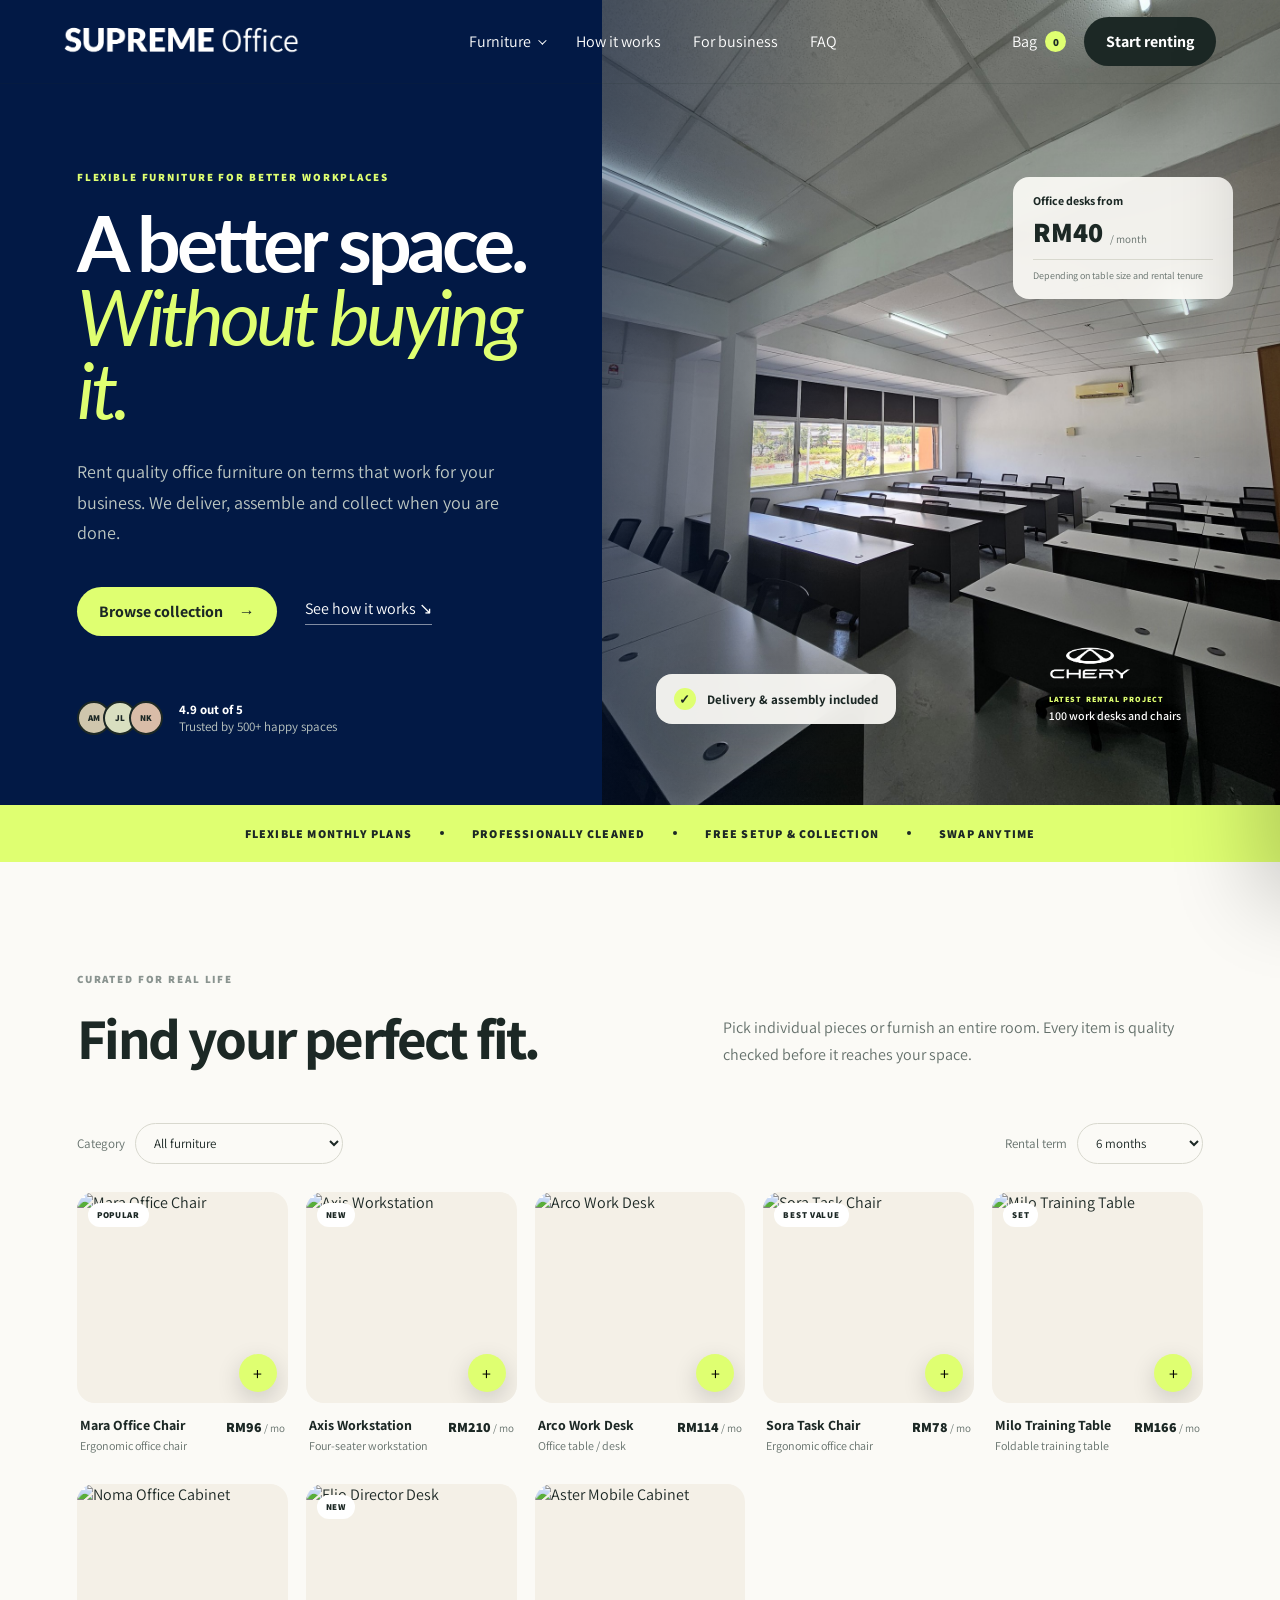
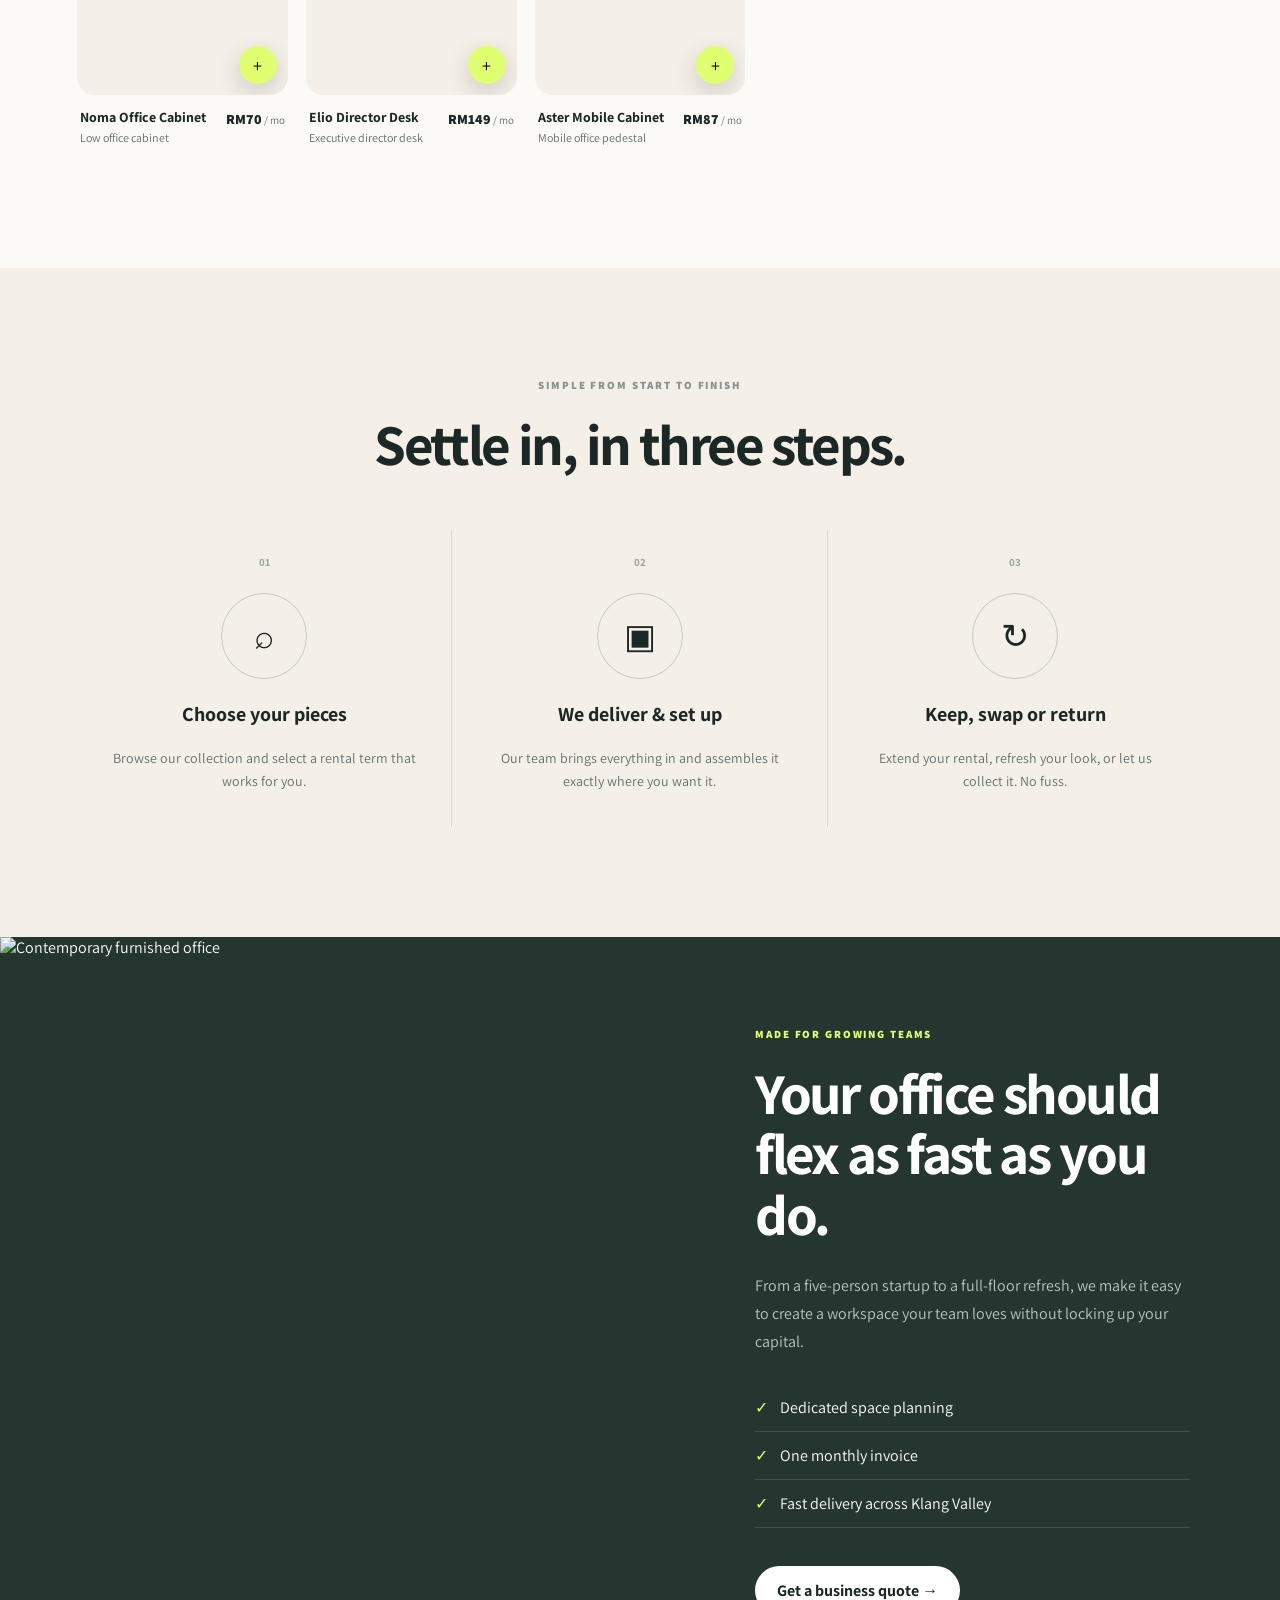
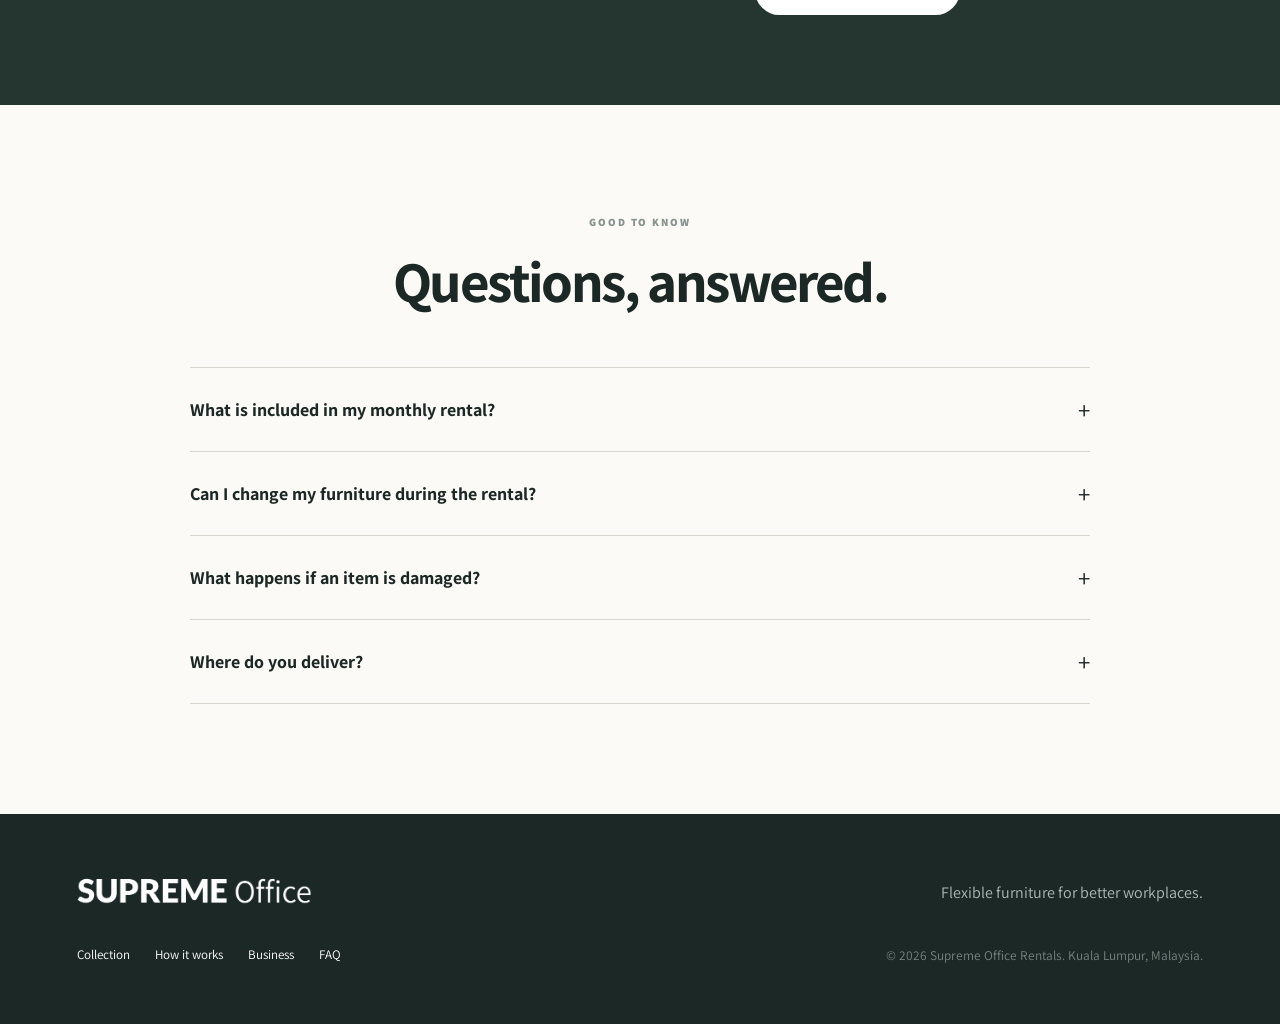
==== commit 96ee7b13: "latest 18th june 6.34pm" ====
--- a/index.html
+++ b/index.html
@@ -7,7 +7,7 @@
   <title>Supreme Office Rentals | Flexible furniture for better workplaces</title>
   <link rel="preconnect" href="https://fonts.googleapis.com">
   <link rel="preconnect" href="https://fonts.gstatic.com" crossorigin>
-  <link href="https://fonts.googleapis.com/css2?family=DM+Sans:wght@400;500;600;700&family=Manrope:wght@500;600;700;800&display=swap" rel="stylesheet">
+  <link href="https://fonts.googleapis.com/css2?family=Assistant:wght@400;500;600;700;800&family=Lato:ital,wght@0,400;0,700;0,900;1,400;1,700&display=swap" rel="stylesheet">
   <link rel="stylesheet" href="styles.css">
 </head>
 <body>
@@ -16,8 +16,18 @@
       <img class="brand-logo brand-logo-white" src="assets/supreme-office-logo.png" alt="Supreme Office">
     </a>
     <nav class="main-nav" aria-label="Main navigation">
-      <a href="#collection">Furniture</a>
-      <a href="#how-it-works">How it works</a>
+      <div class="nav-dropdown">
+        <button class="nav-dropdown-toggle" type="button" aria-expanded="false" aria-controls="furnitureMenu">Furniture <span aria-hidden="true"></span></button>
+        <div class="nav-dropdown-menu" id="furnitureMenu">
+          <a href="collection.html?category=chairs">Office chairs</a>
+          <a href="collection.html?category=desks">Office tables / desks</a>
+          <a href="collection.html?category=cabinets">Office cabinets</a>
+          <a href="collection.html?category=workstations">Office workstation seaters</a>
+          <a href="collection.html?category=director-desks">Director desks</a>
+          <a href="collection.html?category=training-tables">Training tables</a>
+        </div>
+      </div>
+      <a href="how-it-works.html">How it works</a>
       <a href="#business">For business</a>
       <a href="#faq">FAQ</a>
     </nav>
@@ -39,7 +49,7 @@
         <p class="hero-lead">Rent quality office furniture on terms that work for your business. We deliver, assemble and collect when you are done.</p>
         <div class="hero-actions">
           <a class="button button-accent" href="#collection">Browse collection <span>→</span></a>
-          <a class="text-link" href="#how-it-works">See how it works <span>↘</span></a>
+          <a class="text-link" href="how-it-works.html">See how it works <span>↘</span></a>
         </div>
         <div class="hero-proof">
           <div class="avatars" aria-hidden="true"><span>AM</span><span>JL</span><span>NK</span></div>
@@ -49,7 +59,13 @@
       <div class="hero-visual">
         <img src="assets/office-workspace-hero.jpg" alt="Furnished office workspace with rows of desks and chairs">
         <div class="floating-card price-card">
-          <span>From</span><strong>RM89</strong><span>/ month</span>
+          <span class="price-kicker">Office desks from</span>
+          <strong>RM40</strong><span class="price-unit">/ month</span>
+          <small>Depending on table size and rental tenure</small>
+        </div>
+        <div class="floating-card project-card">
+          <div class="project-logo"><img src="assets/chery-logo.png" alt="Chery"></div>
+          <div class="project-copy"><span>Latest rental project</span><p>100 work desks and chairs</p></div>
         </div>
         <div class="floating-card delivery-card"><span>✓</span> Delivery & assembly included</div>
       </div>
@@ -65,13 +81,17 @@
         <p>Pick individual pieces or furnish an entire room. Every item is quality checked before it reaches your space.</p>
       </div>
       <div class="catalog-toolbar">
-        <div class="filter-list" role="group" aria-label="Filter products">
-          <button class="filter active" data-filter="all" type="button">All pieces</button>
-          <button class="filter" data-filter="living" type="button">Living room</button>
-          <button class="filter" data-filter="office" type="button">Office</button>
-          <button class="filter" data-filter="dining" type="button">Dining</button>
-          <button class="filter" data-filter="bedroom" type="button">Bedroom</button>
-        </div>
+        <label class="category-select">Category
+          <select id="categorySelect">
+            <option value="all">All furniture</option>
+            <option value="chairs">Office chairs</option>
+            <option value="desks">Office tables / desks</option>
+            <option value="cabinets">Office cabinets</option>
+            <option value="workstations">Office workstation seaters</option>
+            <option value="director-desks">Director desks</option>
+            <option value="training-tables">Training tables</option>
+          </select>
+        </label>
         <label class="term-select">Rental term
           <select id="termSelect">
             <option value="1">1 month</option>
@@ -114,15 +134,12 @@
       </div>
     </section>
 
-    <section class="closing-cta">
-      <p class="eyebrow">Your space is waiting</p><h2>Live well now.<br>Own less forever.</h2><a class="button button-accent" href="#collection">Start your rental →</a>
-    </section>
   </main>
 
   <footer>
     <a class="brand brand-light" href="#top" aria-label="Supreme Office Rentals home"><img class="brand-logo" src="assets/supreme-office-logo.png" alt="Supreme Office"></a>
     <p>Flexible furniture for better workplaces.</p>
-    <div class="footer-links"><a href="#collection">Collection</a><a href="#how-it-works">How it works</a><a href="#business">Business</a><a href="#faq">FAQ</a></div>
+    <div class="footer-links"><a href="#collection">Collection</a><a href="how-it-works.html">How it works</a><a href="#business">Business</a><a href="#faq">FAQ</a></div>
     <small>© 2026 Supreme Office Rentals. Kuala Lumpur, Malaysia.</small>
   </footer>
 
@@ -139,6 +156,7 @@
   </aside>
 
   <div class="toast" role="status" aria-live="polite">Added to your rental cart</div>
+  <script src="products.js"></script>
   <script src="script.js"></script>
 </body>
 </html>
--- a/styles.css
+++ b/styles.css
@@ -1,5 +1,5 @@
 :root{--ink:#1c2825;--cream:#f4f0e7;--paper:#fbfaf6;--lime:#dfff71;--sage:#dce4d7;--muted:#64706b;--line:#d8d8ce;--radius:24px;--shadow:0 20px 60px rgba(28,40,37,.12)}
-*{box-sizing:border-box}html{scroll-behavior:smooth}body{margin:0;background:var(--paper);color:var(--ink);font-family:"DM Sans",sans-serif}body.no-scroll{overflow:hidden}img{display:block;width:100%}a{color:inherit;text-decoration:none}button,select{font:inherit}button{cursor:pointer}h1,h2,h3,p{margin-top:0}h1,h2,h3,.brand{font-family:"Manrope",sans-serif}.site-header{height:84px;padding:0 clamp(24px,5vw,72px);display:flex;align-items:center;justify-content:space-between;border-bottom:1px solid rgba(28,40,37,.12);position:absolute;z-index:20;width:100%;color:#fff}.brand{display:flex;align-items:center;gap:10px;font-size:14px;letter-spacing:.08em;font-weight:600}.brand-mark{width:34px;height:34px;display:grid;place-items:center;border:1px solid currentColor;border-radius:50%;font-weight:800}.brand b{color:var(--lime)}.main-nav{display:flex;gap:32px;font-size:14px}.main-nav a{transition:opacity .2s}.main-nav a:hover{opacity:.65}.header-actions{display:flex;align-items:center;gap:12px}.button{display:inline-flex;align-items:center;justify-content:center;gap:16px;border:0;border-radius:100px;padding:14px 22px;font-weight:700;transition:transform .2s,background .2s}.button:hover{transform:translateY(-2px)}.button-dark{background:var(--ink);color:#fff}.button-accent{background:var(--lime);color:var(--ink)}.button-light{background:#fff;color:var(--ink)}.icon-btn{border:0;background:transparent;color:inherit}.cart-button{display:flex;gap:8px;align-items:center}.cart-count{display:grid;place-items:center;width:21px;height:21px;background:var(--lime);color:var(--ink);border-radius:50%;font-size:11px;font-weight:800}.menu-button{display:none;border:1px solid currentColor;border-radius:50px;background:transparent;color:inherit;padding:8px 13px}.hero{min-height:760px;background:var(--ink);color:#fff;display:grid;grid-template-columns:47% 53%;overflow:hidden}.hero-copy{padding:170px clamp(28px,6vw,96px) 70px}.eyebrow{text-transform:uppercase;letter-spacing:.17em;font-size:11px;font-weight:800;color:#89938f;margin-bottom:22px}.hero .eyebrow,.business .eyebrow,.closing-cta .eyebrow{color:var(--lime)}h1{font-size:clamp(50px,6vw,92px);line-height:.96;letter-spacing:-.055em;margin-bottom:30px}h1 em{font-family:Georgia,serif;font-weight:400;color:var(--lime)}.hero-lead{max-width:560px;font-size:18px;line-height:1.7;color:#bdc7c2}.hero-actions{display:flex;align-items:center;gap:28px;margin:38px 0 65px}.text-link{padding-bottom:5px;border-bottom:1px solid rgba(255,255,255,.5)}.hero-proof{display:flex;align-items:center;gap:16px;color:#bdc7c2;font-size:13px}.hero-proof p{margin:0}.hero-proof strong{color:#fff}.avatars{display:flex}.avatars span{width:34px;height:34px;margin-left:-8px;border:2px solid var(--ink);border-radius:50%;display:grid;place-items:center;background:#cfc6ad;color:var(--ink);font-size:9px;font-weight:800}.avatars span:first-child{margin:0}.avatars span:nth-child(2){background:#d9dfc0}.avatars span:nth-child(3){background:#d9bca8}.hero-visual{position:relative;min-height:700px}.hero-visual:after{content:"";position:absolute;inset:0;background:linear-gradient(90deg,rgba(28,40,37,.4),transparent 35%)}.hero-visual img{height:100%;object-fit:cover}.floating-card{position:absolute;z-index:2;background:rgba(251,250,246,.93);color:var(--ink);backdrop-filter:blur(10px);border-radius:16px;box-shadow:var(--shadow)}.price-card{right:7%;top:22%;padding:16px 20px;display:grid;grid-template-columns:auto auto;column-gap:7px}.price-card strong{font:800 28px "Manrope"}.price-card span{font-size:11px;color:var(--muted)}.price-card span:last-child{align-self:end;margin-bottom:4px}.delivery-card{left:8%;bottom:10%;padding:14px 18px;font-size:13px;font-weight:700}.delivery-card span{display:inline-grid;place-items:center;background:var(--lime);border-radius:50%;width:22px;height:22px;margin-right:8px}.trust-strip{display:flex;justify-content:center;align-items:center;gap:28px;padding:21px clamp(20px,5vw,70px);background:var(--lime);font-size:12px;text-transform:uppercase;letter-spacing:.1em;font-weight:800}.trust-strip i{width:4px;height:4px;background:var(--ink);border-radius:50%}.section{padding:110px clamp(24px,6vw,92px)}.section-heading h2,.business h2,.closing-cta h2{font-size:clamp(38px,4.5vw,64px);line-height:1.05;letter-spacing:-.045em;margin-bottom:0}.split-heading{display:flex;justify-content:space-between;align-items:end;gap:50px;margin-bottom:55px}.split-heading>p{max-width:480px;color:var(--muted);line-height:1.7;margin:0}.catalog-toolbar{display:flex;justify-content:space-between;gap:20px;align-items:center;margin-bottom:28px}.filter-list{display:flex;flex-wrap:wrap;gap:8px}.filter{border:1px solid var(--line);background:transparent;border-radius:50px;padding:10px 17px;color:var(--muted)}.filter.active,.filter:hover{background:var(--ink);color:#fff;border-color:var(--ink)}.term-select{display:flex;align-items:center;gap:10px;color:var(--muted);font-size:13px;white-space:nowrap}.term-select select{border:1px solid var(--line);border-radius:50px;padding:10px 34px 10px 14px;background:var(--paper);color:var(--ink)}.product-grid{display:grid;grid-template-columns:repeat(4,1fr);gap:22px}.product-card{min-width:0}.product-image{position:relative;background:var(--cream);border-radius:var(--radius);overflow:hidden;aspect-ratio:1/1.1}.product-image img{height:100%;object-fit:cover;transition:transform .5s}.product-card:hover img{transform:scale(1.04)}.product-tag{position:absolute;left:14px;top:14px;background:#fff;border-radius:50px;padding:7px 11px;font-size:10px;font-weight:800;text-transform:uppercase;letter-spacing:.08em}.add-button{position:absolute;right:14px;bottom:14px;width:46px;height:46px;border:0;border-radius:50%;background:var(--lime);font-size:22px;box-shadow:0 8px 25px rgba(0,0,0,.16);transition:transform .2s}.add-button:hover{transform:rotate(90deg)}.product-info{display:flex;justify-content:space-between;gap:14px;padding:18px 4px}.product-info h3{font-size:16px;margin:0 0 4px}.product-info p{font-size:12px;color:var(--muted);margin:0}.product-price{text-align:right;white-space:nowrap}.product-price strong{font:800 16px "Manrope"}.product-price span{font-size:11px;color:var(--muted)}.steps{background:var(--cream)}.centered{text-align:center;margin-bottom:55px}.step-grid{display:grid;grid-template-columns:repeat(3,1fr);max-width:1150px;margin:auto}.step-grid article{text-align:center;padding:20px 8%;position:relative;border-right:1px solid var(--line)}.step-grid article:last-child{border:0}.step-number{font:700 11px "Manrope";color:#9ca59f}.step-icon{font-size:34px;width:86px;height:86px;margin:22px auto;border:1px solid #c5c8bd;border-radius:50%;display:grid;place-items:center}.step-grid h3{font-size:20px}.step-grid p{color:var(--muted);line-height:1.65;font-size:14px}.business{display:grid;grid-template-columns:52% 48%;background:#253530;color:#fff}.business-image{min-height:650px}.business-image img{height:100%;object-fit:cover}.business-copy{padding:90px clamp(30px,7vw,105px);display:flex;flex-direction:column;justify-content:center}.business-copy>p:not(.eyebrow){color:#bac5c0;line-height:1.75;margin:28px 0}.business ul{list-style:none;padding:0;margin:0 0 38px}.business li{padding:13px 0;border-bottom:1px solid rgba(255,255,255,.14)}.business li:before{content:"✓";color:var(--lime);margin-right:12px}.business .button{align-self:flex-start}.faq-list{max-width:900px;margin:auto;border-top:1px solid var(--line)}details{border-bottom:1px solid var(--line)}summary{list-style:none;padding:25px 0;font:700 18px "Manrope";display:flex;justify-content:space-between;align-items:center;cursor:pointer}summary::-webkit-details-marker{display:none}summary span{font-size:25px;font-weight:400;transition:transform .2s}details[open] summary span{transform:rotate(45deg)}details p{color:var(--muted);line-height:1.7;max-width:740px;padding-bottom:24px}.closing-cta{text-align:center;background:var(--sage);padding:100px 20px}.closing-cta h2{font-size:clamp(50px,7vw,92px);margin-bottom:35px}footer{background:var(--ink);color:#fff;padding:60px clamp(24px,6vw,92px);display:grid;grid-template-columns:1fr 1fr;gap:35px;align-items:center}.brand-light{justify-self:start}footer>p{color:#aebbb5;justify-self:end;margin:0}.footer-links{display:flex;gap:25px;font-size:13px}.footer-links a:hover{color:var(--lime)}footer small{color:#77837e;justify-self:end}.cart-overlay{position:fixed;inset:0;background:rgba(17,25,22,.55);z-index:90;opacity:0;pointer-events:none;transition:opacity .3s}.cart-overlay.open{opacity:1;pointer-events:auto}.cart-drawer{position:fixed;z-index:100;right:0;top:0;height:100%;width:min(460px,100%);background:var(--paper);padding:30px;display:flex;flex-direction:column;transform:translateX(100%);transition:transform .35s ease;box-shadow:-25px 0 80px rgba(0,0,0,.2)}.cart-drawer.open{transform:none}.cart-header{display:flex;justify-content:space-between;align-items:start;padding-bottom:20px;border-bottom:1px solid var(--line)}.cart-header h2{font-size:30px;margin:0}.cart-header .eyebrow{margin-bottom:8px}.close-cart{border:0;background:transparent;font-size:34px;color:var(--muted)}.cart-items{overflow:auto;flex:1}.cart-item{display:grid;grid-template-columns:72px 1fr auto;gap:14px;align-items:center;padding:16px 0;border-bottom:1px solid var(--line)}.cart-item img{width:72px;height:72px;object-fit:cover;border-radius:12px}.cart-item h3{font-size:14px;margin:0 0 4px}.cart-item p{font-size:12px;color:var(--muted);margin:0}.remove-item{border:0;background:transparent;font-size:21px;color:#9c5d51}.cart-empty{text-align:center;margin:auto;padding:50px 20px;color:var(--muted)}.cart-empty span{font-size:45px}.cart-empty h3{color:var(--ink)}.cart-footer{border-top:1px solid var(--line);padding-top:20px}.cart-footer>div{display:flex;justify-content:space-between;margin-bottom:18px}.cart-total{font:800 24px "Manrope"}.checkout-button{width:100%}.cart-footer small{display:block;text-align:center;color:var(--muted);margin-top:12px}.toast{position:fixed;left:50%;bottom:30px;z-index:120;transform:translate(-50%,30px);opacity:0;background:var(--ink);color:#fff;padding:13px 19px;border-radius:50px;font-size:13px;transition:.3s}.toast.show{opacity:1;transform:translate(-50%,0)}
+*{box-sizing:border-box}html{scroll-behavior:smooth}body{margin:0;background:var(--paper);color:var(--ink);font-family:"Assistant",sans-serif}body.no-scroll{overflow:hidden}img{display:block;width:100%}a{color:inherit;text-decoration:none}button,select{font:inherit}button{cursor:pointer}h1,h2,h3,p{margin-top:0}h1,h2,h3,.brand{font-family:"Assistant",sans-serif}.site-header{height:84px;padding:0 clamp(24px,5vw,72px);display:flex;align-items:center;justify-content:space-between;border-bottom:1px solid rgba(28,40,37,.12);position:absolute;z-index:20;width:100%;color:#fff}.brand{display:flex;align-items:center;gap:10px;font-size:14px;letter-spacing:.08em;font-weight:600}.brand-mark{width:34px;height:34px;display:grid;place-items:center;border:1px solid currentColor;border-radius:50%;font-weight:800}.brand b{color:var(--lime)}.main-nav{display:flex;gap:32px;font-size:14px}.main-nav a{transition:opacity .2s}.main-nav a:hover{opacity:.65}.header-actions{display:flex;align-items:center;gap:12px}.button{display:inline-flex;align-items:center;justify-content:center;gap:16px;border:0;border-radius:100px;padding:14px 22px;font-weight:700;transition:transform .2s,background .2s}.button:hover{transform:translateY(-2px)}.button-dark{background:var(--ink);color:#fff}.button-accent{background:var(--lime);color:var(--ink)}.button-light{background:#fff;color:var(--ink)}.icon-btn{border:0;background:transparent;color:inherit}.cart-button{display:flex;gap:8px;align-items:center}.cart-count{display:grid;place-items:center;width:21px;height:21px;background:var(--lime);color:var(--ink);border-radius:50%;font-size:11px;font-weight:800}.menu-button{display:none;border:1px solid currentColor;border-radius:50px;background:transparent;color:inherit;padding:8px 13px}.hero{min-height:760px;background:var(--ink);color:#fff;display:grid;grid-template-columns:47% 53%;overflow:hidden}.hero-copy{padding:170px clamp(28px,6vw,96px) 70px}.eyebrow{text-transform:uppercase;letter-spacing:.17em;font-size:11px;font-weight:800;color:#89938f;margin-bottom:22px}.hero .eyebrow,.business .eyebrow,.closing-cta .eyebrow{color:var(--lime)}h1{font-size:clamp(50px,6vw,92px);line-height:.96;letter-spacing:-.055em;margin-bottom:30px}h1 em{font-family:"Lato",sans-serif;font-weight:400;color:var(--lime)}.hero-lead{max-width:560px;font-size:18px;line-height:1.7;color:#bdc7c2}.hero-actions{display:flex;align-items:center;gap:28px;margin:38px 0 65px}.text-link{padding-bottom:5px;border-bottom:1px solid rgba(255,255,255,.5)}.hero-proof{display:flex;align-items:center;gap:16px;color:#bdc7c2;font-size:13px}.hero-proof p{margin:0}.hero-proof strong{color:#fff}.avatars{display:flex}.avatars span{width:34px;height:34px;margin-left:-8px;border:2px solid var(--ink);border-radius:50%;display:grid;place-items:center;background:#cfc6ad;color:var(--ink);font-size:9px;font-weight:800}.avatars span:first-child{margin:0}.avatars span:nth-child(2){background:#d9dfc0}.avatars span:nth-child(3){background:#d9bca8}.hero-visual{position:relative;min-height:700px}.hero-visual:after{content:"";position:absolute;inset:0;background:linear-gradient(90deg,rgba(28,40,37,.4),transparent 35%)}.hero-visual img{height:100%;object-fit:cover}.floating-card{position:absolute;z-index:2;background:rgba(251,250,246,.93);color:var(--ink);backdrop-filter:blur(10px);border-radius:16px;box-shadow:var(--shadow)}.price-card{right:7%;top:22%;padding:16px 20px;display:grid;grid-template-columns:auto auto;column-gap:7px}.price-card strong{font:800 28px "Assistant"}.price-card span{font-size:11px;color:var(--muted)}.price-card span:last-child{align-self:end;margin-bottom:4px}.delivery-card{left:8%;bottom:10%;padding:14px 18px;font-size:13px;font-weight:700}.delivery-card span{display:inline-grid;place-items:center;background:var(--lime);border-radius:50%;width:22px;height:22px;margin-right:8px}.trust-strip{display:flex;justify-content:center;align-items:center;gap:28px;padding:21px clamp(20px,5vw,70px);background:var(--lime);font-size:12px;text-transform:uppercase;letter-spacing:.1em;font-weight:800}.trust-strip i{width:4px;height:4px;background:var(--ink);border-radius:50%}.section{padding:110px clamp(24px,6vw,92px)}.section-heading h2,.business h2,.closing-cta h2{font-size:clamp(38px,4.5vw,64px);line-height:1.05;letter-spacing:-.045em;margin-bottom:0}.split-heading{display:flex;justify-content:space-between;align-items:end;gap:50px;margin-bottom:55px}.split-heading>p{max-width:480px;color:var(--muted);line-height:1.7;margin:0}.catalog-toolbar{display:flex;justify-content:space-between;gap:20px;align-items:center;margin-bottom:28px}.filter-list{display:flex;flex-wrap:wrap;gap:8px}.filter{border:1px solid var(--line);background:transparent;border-radius:50px;padding:10px 17px;color:var(--muted)}.filter.active,.filter:hover{background:var(--ink);color:#fff;border-color:var(--ink)}.term-select{display:flex;align-items:center;gap:10px;color:var(--muted);font-size:13px;white-space:nowrap}.term-select select{border:1px solid var(--line);border-radius:50px;padding:10px 34px 10px 14px;background:var(--paper);color:var(--ink)}.product-grid{display:grid;grid-template-columns:repeat(4,1fr);gap:22px}.product-card{min-width:0}.product-image{position:relative;background:var(--cream);border-radius:var(--radius);overflow:hidden;aspect-ratio:1/1.1}.product-image img{height:100%;object-fit:cover;transition:transform .5s}.product-card:hover img{transform:scale(1.04)}.product-tag{position:absolute;left:14px;top:14px;background:#fff;border-radius:50px;padding:7px 11px;font-size:10px;font-weight:800;text-transform:uppercase;letter-spacing:.08em}.add-button{position:absolute;right:14px;bottom:14px;width:46px;height:46px;border:0;border-radius:50%;background:var(--lime);font-size:22px;box-shadow:0 8px 25px rgba(0,0,0,.16);transition:transform .2s}.add-button:hover{transform:rotate(90deg)}.product-info{display:flex;justify-content:space-between;gap:14px;padding:18px 4px}.product-info h3{font-size:16px;margin:0 0 4px}.product-info p{font-size:12px;color:var(--muted);margin:0}.product-price{text-align:right;white-space:nowrap}.product-price strong{font:800 16px "Assistant"}.product-price span{font-size:11px;color:var(--muted)}.steps{background:var(--cream)}.centered{text-align:center;margin-bottom:55px}.step-grid{display:grid;grid-template-columns:repeat(3,1fr);max-width:1150px;margin:auto}.step-grid article{text-align:center;padding:20px 8%;position:relative;border-right:1px solid var(--line)}.step-grid article:last-child{border:0}.step-number{font:700 11px "Assistant";color:#9ca59f}.step-icon{font-size:34px;width:86px;height:86px;margin:22px auto;border:1px solid #c5c8bd;border-radius:50%;display:grid;place-items:center}.step-grid h3{font-size:20px}.step-grid p{color:var(--muted);line-height:1.65;font-size:14px}.business{display:grid;grid-template-columns:52% 48%;background:#253530;color:#fff}.business-image{min-height:650px}.business-image img{height:100%;object-fit:cover}.business-copy{padding:90px clamp(30px,7vw,105px);display:flex;flex-direction:column;justify-content:center}.business-copy>p:not(.eyebrow){color:#bac5c0;line-height:1.75;margin:28px 0}.business ul{list-style:none;padding:0;margin:0 0 38px}.business li{padding:13px 0;border-bottom:1px solid rgba(255,255,255,.14)}.business li:before{content:"✓";color:var(--lime);margin-right:12px}.business .button{align-self:flex-start}.faq-list{max-width:900px;margin:auto;border-top:1px solid var(--line)}details{border-bottom:1px solid var(--line)}summary{list-style:none;padding:25px 0;font:700 18px "Assistant";display:flex;justify-content:space-between;align-items:center;cursor:pointer}summary::-webkit-details-marker{display:none}summary span{font-size:25px;font-weight:400;transition:transform .2s}details[open] summary span{transform:rotate(45deg)}details p{color:var(--muted);line-height:1.7;max-width:740px;padding-bottom:24px}.closing-cta{text-align:center;background:var(--sage);padding:100px 20px}.closing-cta h2{font-size:clamp(50px,7vw,92px);margin-bottom:35px}footer{background:var(--ink);color:#fff;padding:60px clamp(24px,6vw,92px);display:grid;grid-template-columns:1fr 1fr;gap:35px;align-items:center}.brand-light{justify-self:start}footer>p{color:#aebbb5;justify-self:end;margin:0}.footer-links{display:flex;gap:25px;font-size:13px}.footer-links a:hover{color:var(--lime)}footer small{color:#77837e;justify-self:end}.cart-overlay{position:fixed;inset:0;background:rgba(17,25,22,.55);z-index:90;opacity:0;pointer-events:none;transition:opacity .3s}.cart-overlay.open{opacity:1;pointer-events:auto}.cart-drawer{position:fixed;z-index:100;right:0;top:0;height:100%;width:min(460px,100%);background:var(--paper);padding:30px;display:flex;flex-direction:column;transform:translateX(100%);transition:transform .35s ease;box-shadow:-25px 0 80px rgba(0,0,0,.2)}.cart-drawer.open{transform:none}.cart-header{display:flex;justify-content:space-between;align-items:start;padding-bottom:20px;border-bottom:1px solid var(--line)}.cart-header h2{font-size:30px;margin:0}.cart-header .eyebrow{margin-bottom:8px}.close-cart{border:0;background:transparent;font-size:34px;color:var(--muted)}.cart-items{overflow:auto;flex:1}.cart-item{display:grid;grid-template-columns:72px 1fr auto;gap:14px;align-items:center;padding:16px 0;border-bottom:1px solid var(--line)}.cart-item img{width:72px;height:72px;object-fit:cover;border-radius:12px}.cart-item h3{font-size:14px;margin:0 0 4px}.cart-item p{font-size:12px;color:var(--muted);margin:0}.remove-item{border:0;background:transparent;font-size:21px;color:#9c5d51}.cart-empty{text-align:center;margin:auto;padding:50px 20px;color:var(--muted)}.cart-empty span{font-size:45px}.cart-empty h3{color:var(--ink)}.cart-footer{border-top:1px solid var(--line);padding-top:20px}.cart-footer>div{display:flex;justify-content:space-between;margin-bottom:18px}.cart-total{font:800 24px "Assistant"}.checkout-button{width:100%}.cart-footer small{display:block;text-align:center;color:var(--muted);margin-top:12px}.toast{position:fixed;left:50%;bottom:30px;z-index:120;transform:translate(-50%,30px);opacity:0;background:var(--ink);color:#fff;padding:13px 19px;border-radius:50px;font-size:13px;transition:.3s}.toast.show{opacity:1;transform:translate(-50%,0)}
 @media(max-width:1000px){.main-nav{display:none}.main-nav.open{display:flex;position:absolute;top:84px;left:0;right:0;background:var(--ink);padding:25px;flex-direction:column;border-top:1px solid rgba(255,255,255,.15)}.menu-button{display:block}.header-cta{display:none}.hero{grid-template-columns:1fr}.hero-copy{padding-bottom:80px}.hero-visual{min-height:550px}.product-grid{grid-template-columns:repeat(2,1fr)}.business{grid-template-columns:1fr}.business-image{min-height:480px}}
 @media(max-width:650px){.site-header{height:72px;padding:0 18px}.brand{font-size:12px}.brand-mark{width:30px;height:30px}.cart-button>span:first-child{display:none}.hero-copy{padding:130px 22px 65px}.hero-actions{align-items:flex-start;flex-direction:column;margin-bottom:48px}.hero-visual{min-height:440px}.price-card{top:8%}.delivery-card{left:20px;bottom:20px}.trust-strip{justify-content:flex-start;overflow:auto;white-space:nowrap}.section{padding:80px 20px}.split-heading{display:block}.split-heading>p{margin-top:25px}.catalog-toolbar{align-items:flex-start;flex-direction:column}.filter-list{flex-wrap:nowrap;width:100%;overflow:auto;padding-bottom:5px}.product-grid{grid-template-columns:1fr 1fr;gap:12px}.product-image{border-radius:16px}.product-info{display:block}.product-price{text-align:left;margin-top:8px}.step-grid{grid-template-columns:1fr}.step-grid article{border-right:0;border-bottom:1px solid var(--line)}.business-image{min-height:360px}.business-copy{padding:70px 22px}.faq .section-heading{text-align:left}summary{font-size:15px;gap:15px}.closing-cta{padding:80px 20px}footer{grid-template-columns:1fr}footer>p,footer small{justify-self:start}.footer-links{flex-wrap:wrap}.cart-drawer{padding:22px}}
 .hero{background:#021945}
@@ -8,4 +8,29 @@
 .brand-logo{width:235px;height:auto}
 .brand-logo-white{filter:brightness(0) invert(1)}
 .brand-light .brand-logo{filter:brightness(0) invert(1)}
+.nav-dropdown{position:relative}.nav-dropdown-toggle{display:flex;align-items:center;gap:7px;padding:0;border:0;background:transparent;color:inherit}.nav-dropdown-toggle span{width:6px;height:6px;border-right:1.5px solid currentColor;border-bottom:1.5px solid currentColor;transform:rotate(45deg) translateY(-2px);transition:transform .2s}.nav-dropdown.open .nav-dropdown-toggle span{transform:rotate(225deg) translate(-1px,-1px)}.nav-dropdown-menu{position:absolute;top:calc(100% + 18px);left:-18px;width:245px;padding:9px;background:#fff;color:var(--ink);border:1px solid rgba(28,40,37,.1);border-radius:14px;box-shadow:0 18px 45px rgba(2,25,69,.18);opacity:0;visibility:hidden;transform:translateY(-6px);transition:opacity .2s,transform .2s,visibility .2s}.nav-dropdown-menu:before{content:"";position:absolute;left:0;right:0;top:-19px;height:20px}.nav-dropdown.open .nav-dropdown-menu,.nav-dropdown:hover .nav-dropdown-menu,.nav-dropdown:focus-within .nav-dropdown-menu{opacity:1;visibility:visible;transform:none}.nav-dropdown-menu a{display:block;padding:10px 12px;border-radius:8px;font-size:13px}.nav-dropdown-menu a:hover,.nav-dropdown-menu a:focus{opacity:1;background:var(--cream)}
+.category-select,.term-select{display:flex;align-items:center;gap:10px;color:var(--muted);font-size:13px;white-space:nowrap}.category-select select,.term-select select{border:1px solid var(--line);border-radius:50px;padding:10px 34px 10px 14px;background:var(--paper);color:var(--ink)}
+@media(max-width:1000px){.nav-dropdown-toggle{width:100%;justify-content:space-between}.nav-dropdown-menu{position:static;width:100%;max-height:0;padding:0 0 0 12px;border:0;border-radius:0;background:transparent;color:#fff;box-shadow:none;opacity:1;visibility:visible;transform:none;overflow:hidden;transition:max-height .25s,padding .25s}.nav-dropdown.open .nav-dropdown-menu{max-height:280px;padding-top:10px}.nav-dropdown-menu:before{display:none}.nav-dropdown-menu a{padding:8px 0;color:rgba(255,255,255,.76)}.nav-dropdown-menu a:hover,.nav-dropdown-menu a:focus{background:transparent;color:#fff}}
 @media(max-width:650px){.brand-logo{width:185px}}
+.collection-page{background:var(--paper)}.collection-header{position:relative;background:#021945}.collection-intro{padding:95px clamp(24px,6vw,92px) 80px;background:#021945;color:#fff}.collection-intro .eyebrow{color:var(--lime);margin-bottom:18px}.collection-intro h1{max-width:900px;margin-bottom:22px;font-size:clamp(48px,6vw,82px)}.collection-intro>p:last-child{max-width:620px;margin:0;color:#bdc7c2;font-size:18px;line-height:1.7}.collection-results{padding-top:55px;min-height:480px}.collection-result-bar{display:flex;align-items:center;justify-content:space-between;gap:20px;margin-bottom:34px}.back-link{font-size:14px;font-weight:700;border-bottom:1px solid var(--ink);padding-bottom:4px}.empty-collection{text-align:center;padding:70px 20px}.empty-collection h2{font-size:32px}.empty-collection p{color:var(--muted);margin-bottom:28px}
+@media(max-width:650px){.collection-intro{padding:70px 20px 55px}.collection-result-bar{align-items:flex-start;flex-direction:column}.collection-page .product-grid{grid-template-columns:1fr 1fr}}
+.product-image-link{display:block;width:100%;height:100%}.product-info{transition:color .2s}.product-info:hover h3{color:#5b6d2b}.product-detail{display:grid;grid-template-columns:minmax(0,1.05fr) minmax(430px,.95fr);gap:clamp(40px,6vw,90px);padding:70px clamp(24px,6vw,92px) 90px}.product-detail-media{min-width:0}.product-back{display:inline-block;margin-bottom:24px;font-size:13px;font-weight:700;border-bottom:1px solid currentColor;padding-bottom:3px}.product-main-image{position:sticky;top:30px;overflow:hidden;aspect-ratio:1/1.02;background:#a9c6c9;border-radius:28px}.product-main-image img{height:100%;object-fit:cover}.product-main-image .product-tag{z-index:2}.product-detail-copy{padding-top:52px}.product-detail-copy .eyebrow{margin-bottom:14px}.product-detail-copy h1{font-size:clamp(42px,5vw,68px);line-height:1.02;color:var(--ink);margin-bottom:24px}.product-description{font-size:17px;line-height:1.75;color:var(--muted)}.product-features{display:grid;grid-template-columns:1fr 1fr;gap:10px 22px;list-style:none;padding:0;margin:25px 0 35px}.product-features li{font-size:13px;padding-left:20px;position:relative}.product-features li:before{content:"✓";position:absolute;left:0;font-weight:800}.product-option{padding:22px 0;border-top:1px solid var(--line)}.product-option label,.option-heading{display:flex;justify-content:space-between;align-items:center;gap:20px}.product-option label span,.option-heading span{font-size:12px;color:var(--muted)}.product-option select{width:100%;margin-top:13px;padding:13px 42px 13px 15px;border:1px solid var(--line);border-radius:10px;background:#fff;color:var(--ink)}.colour-options{display:flex;gap:10px;margin-top:14px}.colour-swatch{width:38px;height:38px;padding:4px;border:1px solid var(--line);border-radius:50%;background:#fff}.colour-swatch span{display:block;width:100%;height:100%;border-radius:50%;border:1px solid rgba(0,0,0,.08)}.colour-swatch.active{outline:2px solid var(--ink);outline-offset:2px}.rental-summary{background:var(--cream);border-radius:16px;padding:20px;margin:8px 0 18px}.rental-summary>div{display:flex;justify-content:space-between;gap:20px;padding:7px 0}.rental-summary>div+div{border-top:1px solid var(--line)}.rental-summary span{font-size:13px;color:var(--muted)}.rental-summary strong{font-family:"Assistant",sans-serif}.rental-summary small{display:block;color:var(--muted);line-height:1.5;margin-top:10px}.agreement-check{display:flex;align-items:flex-start;gap:10px;font-size:13px;line-height:1.45;margin:18px 0}.agreement-check input{margin-top:3px}.product-enquire{width:100%}.product-enquire:disabled{opacity:.45;cursor:not-allowed;transform:none}.product-lower{display:grid;grid-template-columns:1fr 1fr;gap:clamp(40px,7vw,100px);background:var(--cream)}.product-lower h2{font-size:clamp(32px,4vw,48px);margin-bottom:14px}.product-lower>div>p:not(.eyebrow){color:var(--muted);line-height:1.7}.schedule-summary{display:grid;grid-template-columns:repeat(3,1fr);gap:10px;margin:25px 0}.schedule-summary div{padding:15px;background:#fff;border-radius:12px}.schedule-summary span{display:block;font-size:11px;color:var(--muted);margin-bottom:5px}.schedule-summary strong{font:700 15px "Assistant"}.schedule-table-wrap{max-height:410px;overflow:auto;border:1px solid var(--line);border-radius:14px;background:#fff}.schedule-table{width:100%;border-collapse:collapse;font-size:13px}.schedule-table th,.schedule-table td{text-align:left;padding:14px 16px;border-bottom:1px solid var(--line)}.schedule-table th{position:sticky;top:0;background:#fff;font-size:11px;text-transform:uppercase;letter-spacing:.08em}.schedule-table th:last-child,.schedule-table td:last-child{text-align:right}.agreement-list{border-top:1px solid var(--line)}.agreement-list summary{font-size:15px;padding:19px 0}.agreement-list details p{font-size:13px;padding-bottom:20px}.agreement-panel .eyebrow,.payment-panel .eyebrow{margin-bottom:14px}
+@media(max-width:900px){.product-detail{grid-template-columns:1fr}.product-main-image{position:relative;top:auto}.product-detail-copy{padding-top:0}.product-lower{grid-template-columns:1fr}}
+@media(max-width:650px){.product-detail{padding:36px 20px 65px;gap:32px}.product-main-image{border-radius:20px}.product-features{grid-template-columns:1fr}.schedule-summary{grid-template-columns:1fr 1fr}.schedule-summary div:last-child{grid-column:1/-1}}
+.main-nav .current-nav{color:var(--lime)}.process-hero{min-height:620px;padding:110px clamp(24px,7vw,110px);background:#021945;color:#fff;display:grid;grid-template-columns:1.3fr .7fr;gap:clamp(50px,8vw,120px);align-items:center}.process-hero h1{font-size:clamp(54px,7vw,96px);margin-bottom:30px}.process-hero h1 em{color:var(--lime);font-weight:400}.process-hero>div>p:not(.eyebrow){max-width:690px;color:#bdc7c2;font-size:18px;line-height:1.75;margin-bottom:34px}.process-promise{padding:32px;border:1px solid rgba(255,255,255,.2);border-radius:22px;background:rgba(255,255,255,.06)}.process-promise>span{text-transform:uppercase;letter-spacing:.13em;font-size:10px;font-weight:800;color:var(--lime)}.process-promise ul{list-style:none;margin:20px 0 0;padding:0}.process-promise li{padding:15px 0;border-top:1px solid rgba(255,255,255,.13);font-size:14px}.process-promise li:before{content:"✓";color:var(--lime);font-weight:800;margin-right:12px}.process-step-list{border-top:1px solid var(--line)}.process-step-list article{display:grid;grid-template-columns:120px minmax(0,1fr);gap:25px;padding:48px 0;border-bottom:1px solid var(--line)}.process-number{font:700 13px "Assistant";color:#9ca59f}.process-step-list article>div{display:grid;grid-template-columns:minmax(240px,.75fr) minmax(280px,1fr);column-gap:clamp(35px,6vw,90px);align-items:start}.process-label{grid-column:1/-1;margin-bottom:10px;text-transform:uppercase;letter-spacing:.14em;font-size:10px;font-weight:800;color:#87928d}.process-step-list h3{font-size:clamp(26px,3vw,40px);line-height:1.1;margin:0}.process-step-list article>div>p:not(.process-label){color:var(--muted);line-height:1.75;margin-bottom:18px}.process-step-list ul{grid-column:2;list-style:none;padding:0;margin:0}.process-step-list li{padding:9px 0;border-top:1px solid var(--line);font-size:13px}.process-step-list li:before{content:"✓";margin-right:10px;font-weight:800}.process-included{background:#253530;color:#fff;display:grid;grid-template-columns:.8fr 1.2fr;gap:clamp(50px,8vw,120px)}.included-copy h2{font-size:clamp(40px,5vw,64px);line-height:1.05}.included-copy>p:last-child{color:#bac5c0;line-height:1.75}.included-grid{display:grid;grid-template-columns:1fr 1fr}.included-grid article{padding:28px;border:1px solid rgba(255,255,255,.14);margin:-1px 0 0 -1px}.included-grid span{font-size:10px;color:var(--lime);font-weight:800}.included-grid h3{font-size:18px;margin:32px 0 10px}.included-grid p{color:#bac5c0;font-size:13px;line-height:1.65;margin:0}.process-detail-list{max-width:940px;margin:auto;border-top:1px solid var(--line)}.process-detail-list details p{max-width:800px}.process-cta{text-align:center;padding:100px 20px;background:var(--sage)}.process-cta h2{font-size:clamp(44px,6vw,78px);line-height:1.05;margin-bottom:35px}.process-cta>div{display:flex;justify-content:center;gap:12px}.process-cta .button-light{border:1px solid var(--line)}
+@media(max-width:900px){.process-hero{grid-template-columns:1fr}.process-promise{max-width:600px}.process-included{grid-template-columns:1fr}.process-step-list article>div{grid-template-columns:1fr}.process-step-list ul{grid-column:1}}
+@media(max-width:650px){.process-hero{padding:75px 20px;min-height:auto}.process-hero h1{font-size:48px}.process-step-list article{grid-template-columns:48px 1fr;padding:36px 0;gap:10px}.included-grid{grid-template-columns:1fr}.process-cta>div{align-items:stretch;flex-direction:column;max-width:300px;margin:auto}}
+.process-step-list{display:grid;grid-template-columns:minmax(230px,320px) minmax(0,1fr);gap:clamp(45px,8vw,120px);border-top:1px solid var(--line);padding-top:55px}.process-progress{position:sticky;top:100px;height:540px;align-self:start}.process-progress-label{margin:0 0 18px;text-transform:uppercase;letter-spacing:.15em;font-size:10px;font-weight:800;color:var(--muted)}.process-active-heading{min-height:105px}.process-active-heading strong{display:block;font:800 clamp(58px,7vw,92px)/.9 "Assistant";letter-spacing:-.07em;color:#021945;transition:opacity .25s,transform .25s}.process-active-heading span{display:block;max-width:245px;margin-top:14px;font:700 18px/1.3 "Assistant"}.process-rail{position:absolute;left:9px;top:155px;bottom:34px;width:2px;background:var(--line)}.process-rail-fill{display:block;width:100%;height:0;background:#021945;transition:height .5s ease}.process-markers{position:absolute;left:0;top:146px;bottom:25px;display:flex;flex-direction:column;justify-content:space-between}.process-markers button{width:20px;height:20px;padding:0;border:2px solid var(--paper);border-radius:50%;background:#c8ccc6;color:transparent;font-size:0;transition:background .25s,transform .25s,box-shadow .25s}.process-markers button.active{background:var(--lime);transform:scale(1.35);box-shadow:0 0 0 2px #021945}.process-chapters{min-width:0}.process-step-list .process-chapter{display:block;min-height:62vh;margin-bottom:45px;padding:clamp(34px,5vw,64px);border:1px solid var(--line);border-radius:24px;background:#fff;opacity:.36;transform:translateY(34px) scale(.975);transition:opacity .55s ease,transform .55s ease,box-shadow .55s ease}.process-step-list .process-chapter.active{opacity:1;transform:none;box-shadow:0 24px 70px rgba(28,40,37,.11)}.process-step-list .process-chapter:last-child{margin-bottom:0}.process-chapter .process-label{margin-bottom:55px;color:#6c7772}.process-step-list .process-chapter h3{max-width:650px;font-size:clamp(34px,4.8vw,62px);letter-spacing:-.045em;margin-bottom:28px}.process-step-list .process-chapter>p:not(.process-label){max-width:680px;color:var(--muted);font-size:16px;line-height:1.8}.process-step-list .process-chapter ul{max-width:680px;margin-top:30px}.process-step-list .process-chapter li{padding:14px 0;font-size:14px}.process-step-list .process-chapter li:before{display:inline-grid;place-items:center;width:22px;height:22px;margin-right:12px;background:var(--lime);border-radius:50%;font-size:11px}
+@media(max-width:900px){.process-step-list{grid-template-columns:190px minmax(0,1fr);gap:35px}.process-progress{top:85px}.process-step-list .process-chapter{min-height:55vh;padding:36px}}
+@media(max-width:700px){.process-step-list{display:block;padding-top:30px}.process-progress{position:relative;top:auto;height:auto;margin-bottom:28px;padding:18px 0;border-bottom:1px solid var(--line)}.process-progress-label,.process-rail{display:none}.process-active-heading{min-height:0;display:flex;align-items:center;gap:16px}.process-active-heading strong{font-size:38px}.process-active-heading span{margin:0;font-size:15px}.process-markers{position:static;display:flex;flex-direction:row;gap:8px;margin-top:18px}.process-markers button{width:9px;height:9px;border:0}.process-markers button.active{transform:scale(1.25);box-shadow:0 0 0 1px #021945}.process-step-list .process-chapter{min-height:auto;margin-bottom:18px;padding:30px 24px;opacity:.55;transform:translateY(18px)}.process-step-list .process-chapter.active{opacity:1}.process-chapter .process-label{margin-bottom:32px}.process-step-list .process-chapter h3{font-size:32px}}
+@media(prefers-reduced-motion:reduce){.process-step-list .process-chapter,.process-rail-fill,.process-markers button,.process-active-heading strong{transition:none}.process-step-list .process-chapter{transform:none}}
+h1{font-family:"Lato",sans-serif}h1 em{font-family:"Lato",sans-serif}
+.price-card{width:220px;grid-template-columns:auto 1fr}.price-card .price-kicker{grid-column:1/-1;margin-bottom:5px;font-size:12px;font-weight:700;color:var(--ink)}.price-card .price-unit{align-self:end;margin-bottom:4px}.price-card small{grid-column:1/-1;margin-top:9px;padding-top:9px;border-top:1px solid var(--line);font-size:10px;line-height:1.35;color:var(--muted)}
+.product-image{aspect-ratio:1;border-radius:18px}.product-grid{gap:18px}.product-info{padding:13px 3px}.product-info h3{font-size:14px}.product-price strong{font-size:14px}.product-tag{left:11px;top:11px;padding:6px 9px;font-size:9px}.add-button{right:11px;bottom:11px;width:38px;height:38px;font-size:18px}
+@media(min-width:1201px){.product-grid{grid-template-columns:repeat(5,minmax(0,1fr))}}
+@media(max-width:1200px) and (min-width:1001px){.product-grid{grid-template-columns:repeat(4,minmax(0,1fr))}}
+@media(max-width:650px){.product-grid{gap:11px}.product-info h3{font-size:13px}.product-tag{left:8px;top:8px}.add-button{right:8px;bottom:8px;width:34px;height:34px}}
+.main-nav{font-size:16px}
+.project-card{right:6%;bottom:10%;width:190px;padding:0;display:grid;grid-template-columns:1fr;gap:8px;background:transparent;color:#fff;border-radius:0;box-shadow:none;backdrop-filter:none;text-shadow:0 2px 12px rgba(0,0,0,.75)}.project-logo{display:block;width:100%}.hero-visual .project-card img{position:static;inset:auto;display:block;width:92px;height:46px;object-fit:contain;object-position:left center;filter:brightness(0) invert(1) drop-shadow(0 2px 8px rgba(0,0,0,.6))}.project-copy{display:block}.project-card p{margin:0;font-size:12px;font-weight:600;line-height:1.4}.project-card span{display:block;margin-bottom:4px;text-transform:uppercase;letter-spacing:.13em;font-size:8px;font-weight:800;color:var(--lime)}
+@media(max-width:650px){.project-card{right:20px;bottom:80px;width:160px;gap:6px}.hero-visual .project-card img{width:76px;height:38px}.project-card p{font-size:10px}}
+.price-card{padding:16px 20px;background:rgba(251,250,246,.93);color:var(--ink);border-radius:16px;box-shadow:var(--shadow);backdrop-filter:blur(10px);text-shadow:none}.price-card .price-kicker{color:var(--ink)}.price-card span,.price-card small{color:var(--muted)}.price-card small{border-top-color:var(--line)}.delivery-card{padding:14px 18px;background:rgba(251,250,246,.93);color:var(--ink);border-radius:16px;box-shadow:var(--shadow);backdrop-filter:blur(10px);text-shadow:none}.delivery-card span{text-shadow:none}
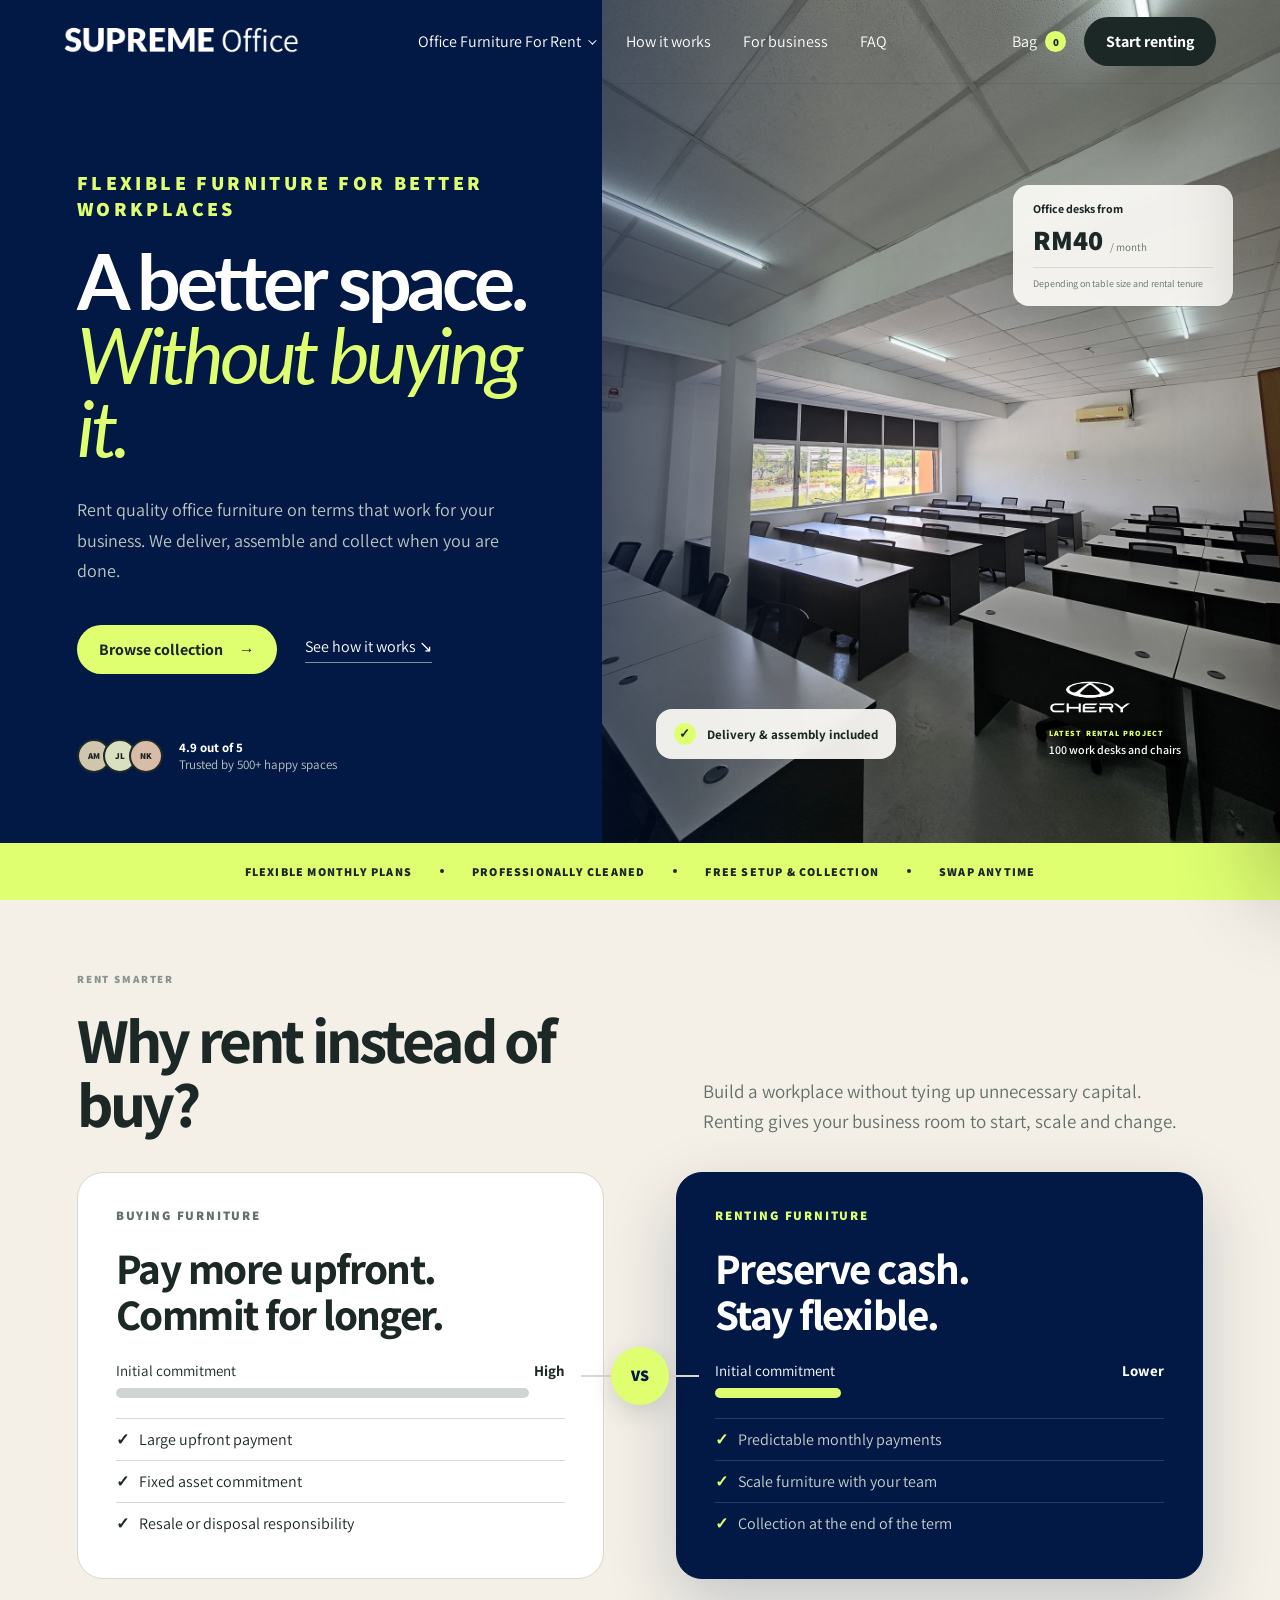
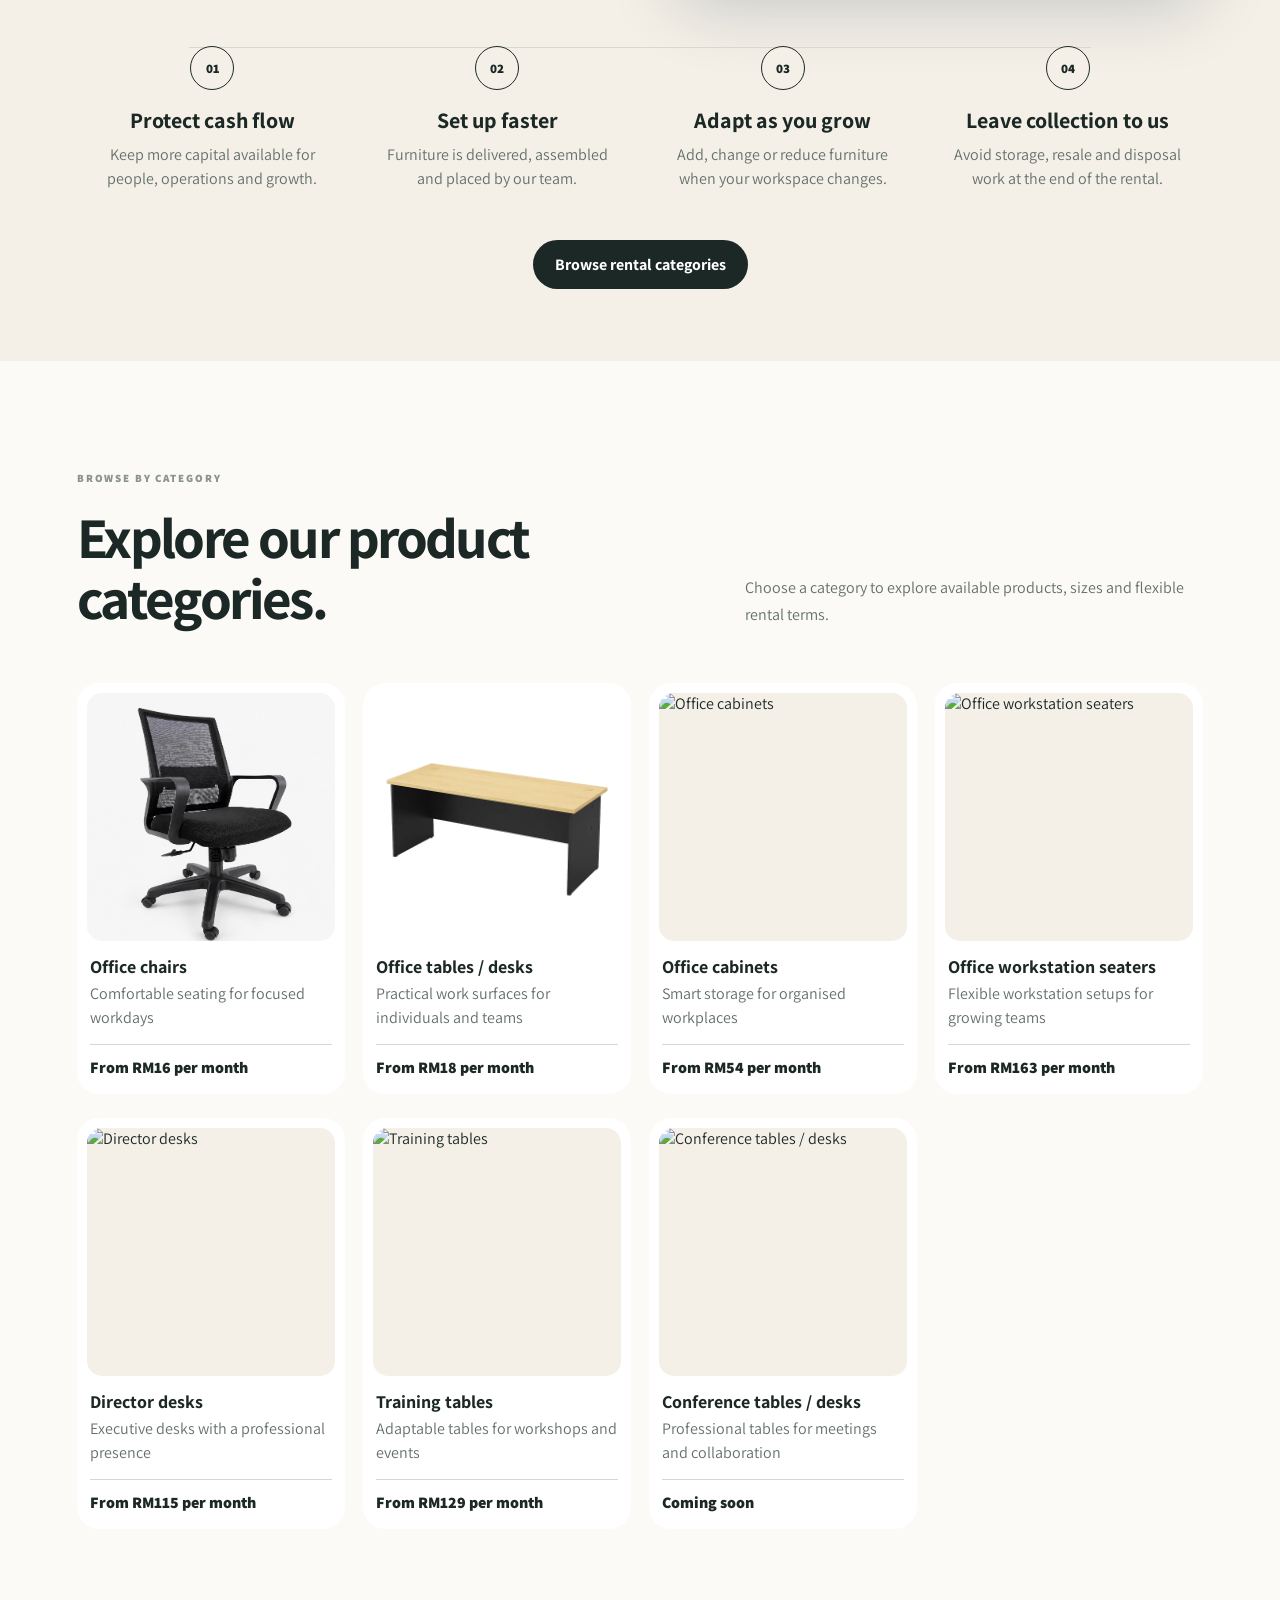
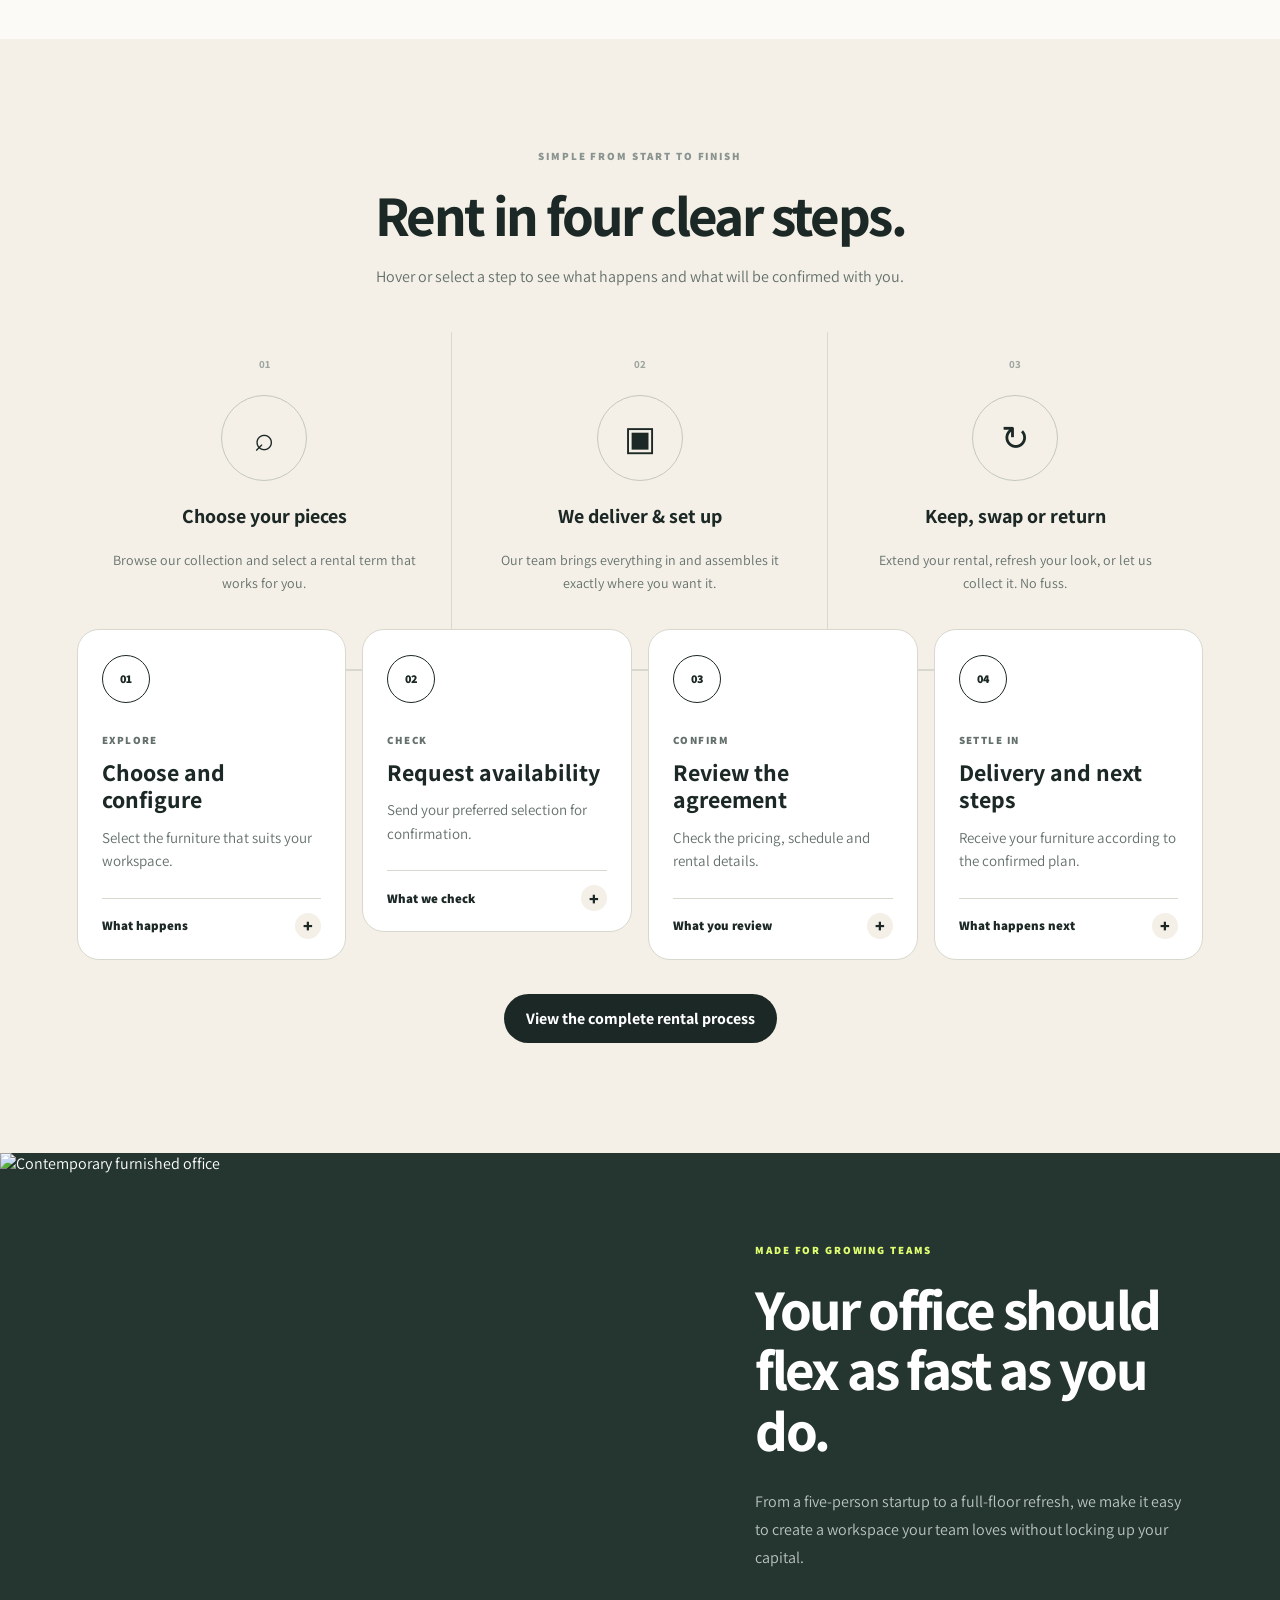
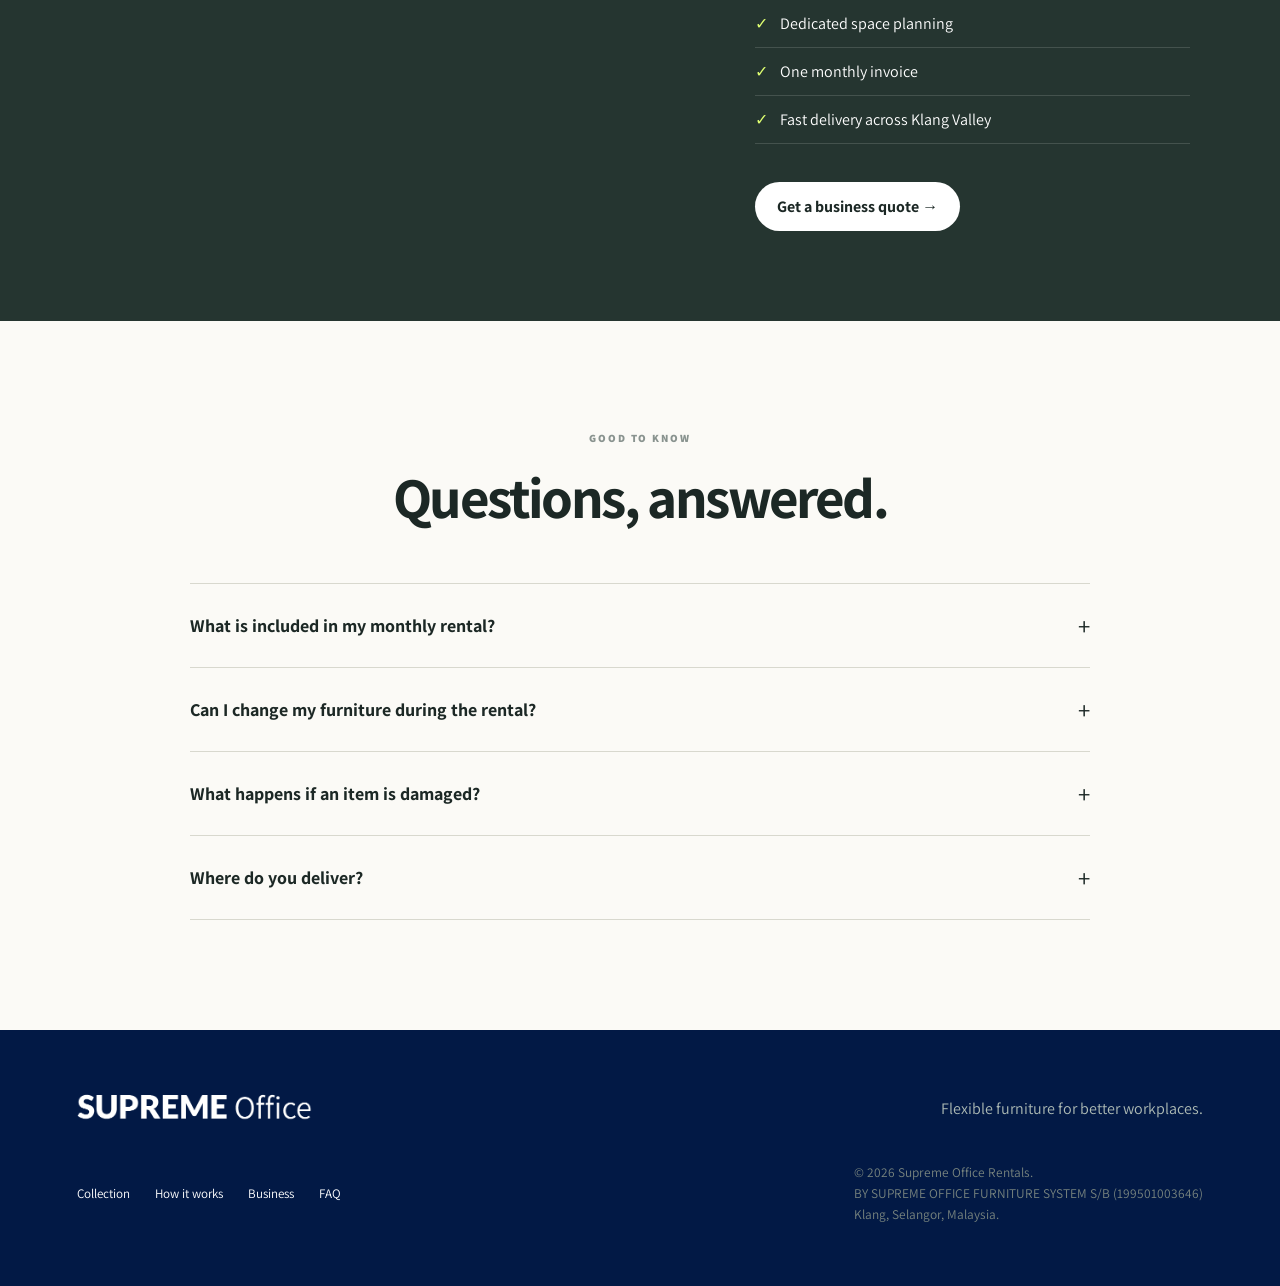
==== commit 087abb99: "19th june 1234pm" ====
--- a/index.html
+++ b/index.html
@@ -8,7 +8,7 @@
   <link rel="preconnect" href="https://fonts.googleapis.com">
   <link rel="preconnect" href="https://fonts.gstatic.com" crossorigin>
   <link href="https://fonts.googleapis.com/css2?family=Assistant:wght@400;500;600;700;800&family=Lato:ital,wght@0,400;0,700;0,900;1,400;1,700&display=swap" rel="stylesheet">
-  <link rel="stylesheet" href="styles.css">
+  <link rel="stylesheet" href="styles.css?v=20260619-23">
 </head>
 <body>
   <header class="site-header">
@@ -17,14 +17,9 @@
     </a>
     <nav class="main-nav" aria-label="Main navigation">
       <div class="nav-dropdown">
-        <button class="nav-dropdown-toggle" type="button" aria-expanded="false" aria-controls="furnitureMenu">Furniture <span aria-hidden="true"></span></button>
-        <div class="nav-dropdown-menu" id="furnitureMenu">
-          <a href="collection.html?category=chairs">Office chairs</a>
-          <a href="collection.html?category=desks">Office tables / desks</a>
-          <a href="collection.html?category=cabinets">Office cabinets</a>
-          <a href="collection.html?category=workstations">Office workstation seaters</a>
-          <a href="collection.html?category=director-desks">Director desks</a>
-          <a href="collection.html?category=training-tables">Training tables</a>
+        <a class="nav-dropdown-toggle" href="furniture.html" target="_blank" rel="noopener">Office Furniture For Rent <span aria-hidden="true"></span></a>
+        <div class="nav-dropdown-menu">
+          <a href="collection.html?category=chairs"><img src="assets/vivo-task-chair.png" alt=""><span>Office chairs</span></a><a href="collection.html?category=desks"><img src="assets/useful-work-desk-maple.webp" alt=""><span>Office tables / desks</span></a><a href="collection.html?category=cabinets"><img src="https://images.unsplash.com/photo-1595428774223-ef52624120d2?auto=format&fit=crop&w=160&q=75" alt=""><span>Office cabinets</span></a><a href="collection.html?category=workstations"><img src="https://images.unsplash.com/photo-1555041469-a586c61ea9bc?auto=format&fit=crop&w=160&q=75" alt=""><span>Office workstation seaters</span></a><a href="collection.html?category=director-desks"><img src="https://images.unsplash.com/photo-1505693416388-ac5ce068fe85?auto=format&fit=crop&w=160&q=75" alt=""><span>Director desks</span></a><a href="collection.html?category=training-tables"><img src="https://images.unsplash.com/photo-1617806118233-18e1de247200?auto=format&fit=crop&w=160&q=75" alt=""><span>Training tables</span></a><a href="collection.html?category=conference-tables"><img src="https://images.unsplash.com/photo-1497366754035-f200968a6e72?auto=format&fit=crop&w=160&q=75" alt=""><span>Conference tables / desks</span></a>
         </div>
       </div>
       <a href="how-it-works.html">How it works</a>
@@ -75,42 +70,71 @@
       <span>Flexible monthly plans</span><i></i><span>Professionally cleaned</span><i></i><span>Free setup & collection</span><i></i><span>Swap anytime</span>
     </section>
 
+    <section class="section rent-comparison" id="why-rent" data-rent-comparison>
+      <div class="rent-comparison-heading">
+        <div><p class="eyebrow">Rent smarter</p><h2>Why rent instead of buy?</h2></div>
+        <p>Build a workplace without tying up unnecessary capital. Renting gives your business room to start, scale and change.</p>
+      </div>
+
+      <div class="comparison-visual" aria-label="Comparison between buying and renting office furniture">
+        <article class="comparison-card buy-card">
+          <span class="comparison-label">Buying furniture</span>
+          <h3>Pay more upfront.<br>Commit for longer.</h3>
+          <div class="cost-meter"><span>Initial commitment</span><strong>High</strong><i style="--meter-width:92%"></i></div>
+          <ul><li>Large upfront payment</li><li>Fixed asset commitment</li><li>Resale or disposal responsibility</li></ul>
+        </article>
+        <div class="comparison-switch" aria-hidden="true"><span>VS</span></div>
+        <article class="comparison-card rent-card">
+          <span class="comparison-label">Renting furniture</span>
+          <h3>Preserve cash.<br>Stay flexible.</h3>
+          <div class="cost-meter"><span>Initial commitment</span><strong>Lower</strong><i style="--meter-width:28%"></i></div>
+          <ul><li>Predictable monthly payments</li><li>Scale furniture with your team</li><li>Collection at the end of the term</li></ul>
+        </article>
+      </div>
+
+      <div class="rent-benefit-flow" aria-label="Benefits of renting office furniture">
+        <article><span>01</span><strong>Protect cash flow</strong><p>Keep more capital available for people, operations and growth.</p></article>
+        <article><span>02</span><strong>Set up faster</strong><p>Furniture is delivered, assembled and placed by our team.</p></article>
+        <article><span>03</span><strong>Adapt as you grow</strong><p>Add, change or reduce furniture when your workspace changes.</p></article>
+        <article><span>04</span><strong>Leave collection to us</strong><p>Avoid storage, resale and disposal work at the end of the rental.</p></article>
+      </div>
+      <div class="rent-comparison-action"><a class="button button-dark" href="furniture.html">Browse rental categories</a></div>
+    </section>
+
     <section class="section collection" id="collection">
       <div class="section-heading split-heading">
-        <div><p class="eyebrow">Curated for real life</p><h2>Find your perfect fit.</h2></div>
-        <p>Pick individual pieces or furnish an entire room. Every item is quality checked before it reaches your space.</p>
+        <div><p class="eyebrow">Browse by category</p><h2>Explore our product categories.</h2></div>
+        <p>Choose a category to explore available products, sizes and flexible rental terms.</p>
       </div>
-      <div class="catalog-toolbar">
-        <label class="category-select">Category
-          <select id="categorySelect">
-            <option value="all">All furniture</option>
-            <option value="chairs">Office chairs</option>
-            <option value="desks">Office tables / desks</option>
-            <option value="cabinets">Office cabinets</option>
-            <option value="workstations">Office workstation seaters</option>
-            <option value="director-desks">Director desks</option>
-            <option value="training-tables">Training tables</option>
-          </select>
-        </label>
-        <label class="term-select">Rental term
-          <select id="termSelect">
-            <option value="1">1 month</option>
-            <option value="3">3 months</option>
-            <option value="6" selected>6 months</option>
-            <option value="12">12 months</option>
-          </select>
-        </label>
-      </div>
-      <div class="product-grid" id="productGrid"></div>
+      <div class="product-grid home-category-grid" id="productGrid"></div>
     </section>
 
     <section class="section steps" id="how-it-works">
-      <div class="section-heading centered"><p class="eyebrow">Simple from start to finish</p><h2>Settle in, in three steps.</h2></div>
-      <div class="step-grid">
+      <div class="section-heading centered"><p class="eyebrow">Simple from start to finish</p><h2>Rent in four clear steps.</h2><p class="journey-intro">Hover or select a step to see what happens and what will be confirmed with you.</p></div>
+      <div class="step-grid" hidden>
         <article><span class="step-number">01</span><div class="step-icon">⌕</div><h3>Choose your pieces</h3><p>Browse our collection and select a rental term that works for you.</p></article>
         <article><span class="step-number">02</span><div class="step-icon">▣</div><h3>We deliver & set up</h3><p>Our team brings everything in and assembles it exactly where you want it.</p></article>
         <article><span class="step-number">03</span><div class="step-icon">↻</div><h3>Keep, swap or return</h3><p>Extend your rental, refresh your look, or let us collect it. No fuss.</p></article>
       </div>
+      <div class="journey-grid" data-journey>
+        <article class="journey-card">
+          <button class="journey-toggle" type="button" aria-expanded="false"><span class="journey-number">01</span><span class="journey-kicker">Explore</span><h3>Choose and configure</h3><p>Select the furniture that suits your workspace.</p><span class="journey-prompt">What happens <i>+</i></span></button>
+          <div class="journey-detail"><div><ul><li>Browse by furniture category</li><li>Choose colour and size where offered</li><li>Select your preferred rental period</li></ul><a href="furniture.html">Browse categories</a></div></div>
+        </article>
+        <article class="journey-card">
+          <button class="journey-toggle" type="button" aria-expanded="false"><span class="journey-number">02</span><span class="journey-kicker">Check</span><h3>Request availability</h3><p>Send your preferred selection for confirmation.</p><span class="journey-prompt">What we check <i>+</i></span></button>
+          <div class="journey-detail"><div><ul><li>Product and quantity availability</li><li>Your delivery location and access</li><li>Proposed delivery timing</li></ul><p>Availability is confirmed before you proceed.</p></div></div>
+        </article>
+        <article class="journey-card">
+          <button class="journey-toggle" type="button" aria-expanded="false"><span class="journey-number">03</span><span class="journey-kicker">Confirm</span><h3>Review the agreement</h3><p>Check the pricing, schedule and rental details.</p><span class="journey-prompt">What you review <i>+</i></span></button>
+          <div class="journey-detail"><div><ul><li>Monthly rate and rental period</li><li>Selected product, size and colour</li><li>Delivery, assembly and applicable terms</li></ul><p>Nothing moves forward until the details are confirmed.</p></div></div>
+        </article>
+        <article class="journey-card">
+          <button class="journey-toggle" type="button" aria-expanded="false"><span class="journey-number">04</span><span class="journey-kicker">Settle in</span><h3>Delivery and next steps</h3><p>Receive your furniture according to the confirmed plan.</p><span class="journey-prompt">What happens next <i>+</i></span></button>
+          <div class="journey-detail"><div><ul><li>Delivery and assembly are arranged</li><li>Use the furniture for the agreed term</li><li>Discuss extension or collection before the term ends</li></ul><p>Any changes remain subject to availability and agreed terms.</p></div></div>
+        </article>
+      </div>
+      <div class="journey-action"><a class="button button-dark" href="how-it-works.html">View the complete rental process</a></div>
     </section>
 
     <section class="business" id="business">
@@ -140,7 +164,7 @@
     <a class="brand brand-light" href="#top" aria-label="Supreme Office Rentals home"><img class="brand-logo" src="assets/supreme-office-logo.png" alt="Supreme Office"></a>
     <p>Flexible furniture for better workplaces.</p>
     <div class="footer-links"><a href="#collection">Collection</a><a href="how-it-works.html">How it works</a><a href="#business">Business</a><a href="#faq">FAQ</a></div>
-    <small>© 2026 Supreme Office Rentals. Kuala Lumpur, Malaysia.</small>
+    <small>&copy; 2026 Supreme Office Rentals.<span class="footer-company">BY SUPREME OFFICE FURNITURE SYSTEM S/B (199501003646)</span><span class="footer-location">Klang, Selangor, Malaysia.</span></small>
   </footer>
 
   <div class="cart-overlay" aria-hidden="true"></div>
@@ -156,7 +180,7 @@
   </aside>
 
   <div class="toast" role="status" aria-live="polite">Added to your rental cart</div>
-  <script src="products.js"></script>
-  <script src="script.js"></script>
+  <script src="products.js?v=20260619-16"></script>
+  <script src="script.js?v=20260619-23"></script>
 </body>
 </html>
--- a/styles.css
+++ b/styles.css
@@ -34,3 +34,37 @@
 .project-card{right:6%;bottom:10%;width:190px;padding:0;display:grid;grid-template-columns:1fr;gap:8px;background:transparent;color:#fff;border-radius:0;box-shadow:none;backdrop-filter:none;text-shadow:0 2px 12px rgba(0,0,0,.75)}.project-logo{display:block;width:100%}.hero-visual .project-card img{position:static;inset:auto;display:block;width:92px;height:46px;object-fit:contain;object-position:left center;filter:brightness(0) invert(1) drop-shadow(0 2px 8px rgba(0,0,0,.6))}.project-copy{display:block}.project-card p{margin:0;font-size:12px;font-weight:600;line-height:1.4}.project-card span{display:block;margin-bottom:4px;text-transform:uppercase;letter-spacing:.13em;font-size:8px;font-weight:800;color:var(--lime)}
 @media(max-width:650px){.project-card{right:20px;bottom:80px;width:160px;gap:6px}.hero-visual .project-card img{width:76px;height:38px}.project-card p{font-size:10px}}
 .price-card{padding:16px 20px;background:rgba(251,250,246,.93);color:var(--ink);border-radius:16px;box-shadow:var(--shadow);backdrop-filter:blur(10px);text-shadow:none}.price-card .price-kicker{color:var(--ink)}.price-card span,.price-card small{color:var(--muted)}.price-card small{border-top-color:var(--line)}.delivery-card{padding:14px 18px;background:rgba(251,250,246,.93);color:var(--ink);border-radius:16px;box-shadow:var(--shadow);backdrop-filter:blur(10px);text-shadow:none}.delivery-card span{text-shadow:none}
+.hero .eyebrow{font-size:16px}
+.collection-page .product-image{display:block;width:100%;aspect-ratio:1/1}
+@media(min-width:651px){.collection-page .product-grid{grid-template-columns:repeat(5,minmax(0,1fr))}}
+.furniture-page{background:var(--paper)}.category-intro{padding:95px clamp(24px,6vw,92px) 85px;background:#021945;color:#fff}.category-intro .eyebrow{color:var(--lime);margin-bottom:18px}.category-intro h1{max-width:1050px;margin-bottom:24px;font-size:clamp(48px,6vw,82px)}.category-intro>p:last-child{max-width:650px;margin:0;color:#bdc7c2;font-size:18px;line-height:1.7}.category-gallery{padding-top:75px}.category-gallery-heading{margin-bottom:42px}.category-gallery-heading .eyebrow{margin-bottom:14px}.category-gallery-heading h2{margin:0;font-size:clamp(36px,4.5vw,58px);line-height:1.05;letter-spacing:-.04em}.category-grid{display:grid;grid-template-columns:repeat(4,minmax(0,1fr));gap:34px 22px}.category-card{display:block;min-width:0}.category-image{display:block;width:100%;aspect-ratio:1/1;overflow:hidden;border-radius:20px;background:var(--cream)}.category-image img{width:100%;height:100%;object-fit:cover;transition:transform .45s ease}.category-card:hover .category-image img{transform:scale(1.04)}.category-card-copy{display:block;padding:17px 4px 0}.category-card-copy strong{display:block;font-size:20px}.category-card-copy>span{display:block;margin-top:6px;color:var(--muted);font-size:13px;line-height:1.5}
+@media(max-width:900px){.category-grid{grid-template-columns:repeat(2,minmax(0,1fr))}}
+@media(max-width:550px){.category-intro{padding:70px 20px 60px}.category-grid{grid-template-columns:1fr}.category-gallery{padding-top:60px}.category-image{border-radius:16px}}
+footer{background:#021945}
+footer small{line-height:1.6}.footer-company,.footer-location{display:block}
+.product-info h3{font-size:18px}.product-info p{font-size:16px}.product-price strong{font-size:18px}.product-price span{font-size:15px}.product-tag{font-size:13px}.category-card-copy strong{font-size:24px}.category-card-copy>span{font-size:17px}
+.nav-dropdown-menu{width:520px;padding:10px;display:grid;grid-template-columns:repeat(2,minmax(0,1fr));gap:5px}.nav-dropdown-menu a{display:grid;grid-template-columns:52px minmax(0,1fr);align-items:center;gap:12px;min-height:68px;padding:8px}.nav-dropdown-menu img{width:52px;height:52px;border-radius:9px;object-fit:cover;background:var(--cream)}.nav-dropdown-menu a span{font-weight:600;line-height:1.25}.nav-dropdown-menu a:hover img,.nav-dropdown-menu a:focus img{transform:scale(1.04)}
+@media(max-width:1000px){.nav-dropdown-menu{width:100%;grid-template-columns:1fr;padding:0 0 0 12px;gap:3px}.nav-dropdown.open .nav-dropdown-menu{max-height:520px;padding-top:10px}.nav-dropdown-menu a{grid-template-columns:42px minmax(0,1fr);min-height:52px}.nav-dropdown-menu img{width:42px;height:42px}}
+.home-category-grid{grid-template-columns:repeat(4,minmax(0,1fr))}.home-category-grid .product-image{display:block;width:100%;aspect-ratio:1/1}.category-price{display:flex;flex-direction:column;align-items:flex-end;gap:2px}.category-price strong{line-height:1.15}.category-price span{line-height:1.1}
+@media(max-width:1000px){.home-category-grid{grid-template-columns:repeat(2,minmax(0,1fr))}}
+.rent-comparison{background:var(--cream);overflow:hidden}.rent-comparison-heading{display:flex;justify-content:space-between;align-items:end;gap:50px;margin-bottom:52px}.rent-comparison-heading h2{max-width:720px;margin:0;font-size:clamp(42px,5vw,72px);line-height:1;letter-spacing:-.05em}.rent-comparison-heading>p{max-width:500px;margin:0;color:var(--muted);font-size:17px;line-height:1.7}.comparison-visual{display:grid;grid-template-columns:minmax(0,1fr) 72px minmax(0,1fr);align-items:center;max-width:1240px;margin:auto}.comparison-card{min-height:410px;padding:clamp(28px,4vw,52px);border:1px solid var(--line);border-radius:26px;background:#fff;opacity:0;transform:translateY(30px);transition:opacity .65s ease,transform .65s ease}.rent-comparison.is-visible .comparison-card{opacity:1;transform:none}.rent-comparison.is-visible .rent-card{transition-delay:.16s}.comparison-label{display:block;margin-bottom:34px;text-transform:uppercase;letter-spacing:.14em;font-size:11px;font-weight:800;color:var(--muted)}.comparison-card h3{font-size:clamp(29px,3.3vw,46px);line-height:1.05;letter-spacing:-.035em;margin-bottom:34px}.rent-card{background:#021945;color:#fff;border-color:#021945;box-shadow:0 26px 70px rgba(2,25,69,.2)}.rent-card .comparison-label{color:var(--lime)}.cost-meter{display:grid;grid-template-columns:1fr auto;gap:8px 20px;margin-bottom:28px;font-size:13px}.cost-meter strong{font-family:"Assistant",sans-serif}.cost-meter i{grid-column:1/-1;display:block;width:0;height:10px;border-radius:10px;background:#d0d5d1;transition:width 1s cubic-bezier(.22,.8,.25,1) .35s}.rent-card .cost-meter i{background:var(--lime)}.rent-comparison.is-visible .cost-meter i{width:var(--meter-width)}.comparison-card ul{list-style:none;padding:0;margin:0}.comparison-card li{padding:12px 0;border-top:1px solid var(--line);font-size:14px}.rent-card li{border-color:rgba(255,255,255,.15);color:#c7d1cd}.comparison-card li:before{content:"✓";margin-right:10px;font-weight:800}.rent-card li:before{color:var(--lime)}.comparison-switch{position:relative;z-index:2;display:grid;place-items:center}.comparison-switch:before{content:"";position:absolute;width:118px;height:2px;background:var(--line)}.comparison-switch span{position:relative;display:grid;place-items:center;width:58px;height:58px;border-radius:50%;background:var(--lime);color:#021945;font-weight:800;box-shadow:0 8px 24px rgba(28,40,37,.15)}.rent-benefit-flow{position:relative;display:grid;grid-template-columns:repeat(4,1fr);gap:0;max-width:1240px;margin:70px auto 0}.rent-benefit-flow:before{content:"";position:absolute;left:10%;right:10%;top:22px;height:1px;background:var(--line);transform:scaleX(0);transform-origin:left;transition:transform 1s ease .35s}.rent-comparison.is-visible .rent-benefit-flow:before{transform:scaleX(1)}.rent-benefit-flow article{position:relative;padding:0 clamp(14px,2.5vw,32px);text-align:center;opacity:0;transform:translateY(20px);transition:opacity .5s ease,transform .5s ease}.rent-comparison.is-visible .rent-benefit-flow article{opacity:1;transform:none}.rent-comparison.is-visible .rent-benefit-flow article:nth-child(2){transition-delay:.12s}.rent-comparison.is-visible .rent-benefit-flow article:nth-child(3){transition-delay:.24s}.rent-comparison.is-visible .rent-benefit-flow article:nth-child(4){transition-delay:.36s}.rent-benefit-flow article>span{position:relative;z-index:1;display:grid;place-items:center;width:44px;height:44px;margin:0 auto 22px;border:1px solid var(--ink);border-radius:50%;background:var(--cream);font-size:11px;font-weight:800}.rent-benefit-flow strong{display:block;font-size:18px}.rent-benefit-flow p{margin:9px 0 0;color:var(--muted);font-size:13px;line-height:1.6}.rent-comparison-action{text-align:center;margin-top:42px}
+@media(max-width:800px){.rent-comparison-heading{display:block}.rent-comparison-heading>p{margin-top:24px}.comparison-visual{grid-template-columns:1fr;gap:18px}.comparison-card{min-height:0}.comparison-switch{height:32px}.comparison-switch:before{width:2px;height:60px}.comparison-switch span{width:50px;height:50px}.rent-benefit-flow{grid-template-columns:1fr 1fr;gap:34px 0}.rent-benefit-flow:before{display:none}}
+@media(max-width:520px){.rent-benefit-flow{grid-template-columns:1fr}.rent-benefit-flow article{padding:0 10px}.comparison-card{padding:28px 22px;border-radius:20px}}
+@media(prefers-reduced-motion:reduce){.comparison-card,.cost-meter i,.rent-benefit-flow:before,.rent-benefit-flow article{transition:none}.comparison-card,.rent-benefit-flow article{opacity:1;transform:none}.cost-meter i{width:var(--meter-width)}.rent-benefit-flow:before{transform:none}}
+.rent-comparison{padding-top:72px;padding-bottom:72px}.rent-comparison-heading{margin-bottom:36px}.rent-comparison-heading>p{font-size:19px;line-height:1.55}.comparison-card{min-height:340px;padding:34px 38px;transition:opacity .65s ease,transform .35s ease,box-shadow .35s ease,border-color .35s ease}.comparison-label{margin-bottom:22px;font-size:13px}.comparison-card h3{font-size:clamp(36px,3.4vw,52px);margin-bottom:24px}.cost-meter{margin-bottom:20px;font-size:15px}.cost-meter i{transform-origin:left;transition:width 1s cubic-bezier(.22,.8,.25,1) .35s,transform .3s ease}.comparison-card li{padding:10px 0;font-size:16px}.rent-comparison.is-visible .comparison-card:hover{transform:translateY(-8px);box-shadow:0 24px 55px rgba(28,40,37,.14);border-color:rgba(2,25,69,.25)}.rent-comparison.is-visible .rent-card:hover{box-shadow:0 30px 75px rgba(2,25,69,.28);border-color:var(--lime)}.comparison-card:hover .cost-meter i{transform:scaleX(1.04)}.rent-benefit-flow{margin-top:46px;gap:14px}.rent-benefit-flow article{min-height:185px;padding:20px 18px;border:1px solid transparent;border-radius:18px;cursor:default;transition:opacity .5s ease,transform .3s ease,background .3s ease,box-shadow .3s ease,border-color .3s ease}.rent-comparison.is-visible .rent-benefit-flow article:hover{transform:translateY(-8px);background:#fff;border-color:var(--line);box-shadow:0 18px 40px rgba(28,40,37,.1)}.rent-benefit-flow article>span{margin-bottom:16px;font-size:13px;transition:transform .3s ease,background .3s ease,border-color .3s ease,box-shadow .3s ease}.rent-benefit-flow article:hover>span{transform:scale(1.14);background:var(--lime);border-color:var(--lime);box-shadow:0 8px 22px rgba(199,255,61,.35)}.rent-benefit-flow strong{font-size:22px;transition:color .3s ease}.rent-benefit-flow article:hover strong{color:#496200}.rent-benefit-flow p{font-size:16px;line-height:1.5}.rent-comparison-action{margin-top:28px}
+@media(max-width:800px){.rent-comparison{padding-top:60px;padding-bottom:60px}.comparison-card{padding:30px;min-height:0}.rent-benefit-flow article{min-height:190px}}
+@media(max-width:520px){.comparison-card h3{font-size:34px}.comparison-card li{font-size:15px}.rent-benefit-flow p{font-size:15px}}
+@media(prefers-reduced-motion:reduce){.rent-comparison.is-visible .comparison-card:hover,.rent-comparison.is-visible .rent-benefit-flow article:hover,.rent-benefit-flow article:hover>span{transform:none}}
+.hero .eyebrow{font-size:20px}.collection-intro .eyebrow,.category-intro .eyebrow,.process-hero .eyebrow,.product-detail-copy>.eyebrow{font-size:15px}
+.furniture-page .category-intro{padding:58px clamp(24px,6vw,92px) 54px}.furniture-page .category-intro h1{max-width:900px;margin-bottom:18px;font-size:clamp(42px,5vw,64px)}.furniture-page .category-intro>p:last-child{font-size:17px}.furniture-page .category-gallery{padding-top:52px}.furniture-page .category-gallery-heading{max-width:1320px;margin:0 auto 30px}.furniture-page .category-gallery-heading h2{font-size:clamp(32px,4vw,48px)}.furniture-page .category-grid{max-width:1320px;margin:0 auto;gap:24px 18px}.furniture-page .category-card{padding:9px 9px 15px;border:1px solid transparent;border-radius:22px;background:#fff;transition:transform .3s ease,box-shadow .3s ease,border-color .3s ease}.furniture-page .category-card:hover{transform:translateY(-7px);border-color:var(--line);box-shadow:0 18px 45px rgba(28,40,37,.11)}.furniture-page .category-image{border-radius:15px}.furniture-page .category-card-copy{padding:14px 3px 0}.furniture-page .category-card-copy>span:not(.category-card-meta){min-height:51px}.furniture-page .category-card-meta{display:flex;justify-content:space-between;align-items:center;gap:12px;margin-top:16px;padding-top:12px;border-top:1px solid var(--line);color:var(--ink);font-size:14px}.furniture-page .category-card-meta b{font-weight:800}.furniture-page .category-card-meta em{padding:7px 10px;border-radius:50px;background:var(--cream);font-style:normal;font-weight:700;white-space:nowrap;transition:background .25s ease,color .25s ease}.furniture-page .category-card:hover .category-card-meta em{background:var(--lime);color:#021945}
+@media(max-width:650px){.furniture-page .category-intro{padding:45px 20px}.furniture-page .category-gallery{padding-top:42px}.furniture-page .category-card-copy>span:not(.category-card-meta){min-height:0}}
+@media(prefers-reduced-motion:reduce){.furniture-page .category-card:hover{transform:none}}
+.home-category-grid{max-width:1320px;margin:0 auto;gap:24px 18px}.home-category-grid .product-card{padding:9px 9px 15px;border:1px solid transparent;border-radius:22px;background:#fff;transition:transform .3s ease,box-shadow .3s ease,border-color .3s ease}.home-category-grid .product-card:hover{transform:translateY(-7px);border-color:var(--line);box-shadow:0 18px 45px rgba(28,40,37,.11)}.home-category-grid .product-image{border-radius:15px}.home-category-grid .product-info{display:block;padding:14px 3px 0}.home-category-grid .product-info p{min-height:48px;line-height:1.5}
+@media(max-width:650px){.home-category-grid .product-info p{min-height:0}}
+@media(prefers-reduced-motion:reduce){.home-category-grid .product-card:hover{transform:none}}
+.home-category-price{display:block;margin-top:14px;padding-top:12px;border-top:1px solid var(--line);color:var(--ink);font-size:16px;font-weight:800}
+.steps .centered{margin-bottom:42px}.journey-intro{max-width:650px;margin:18px auto 0;color:var(--muted);font-size:16px;line-height:1.6}.journey-grid{position:relative;display:grid;grid-template-columns:repeat(4,minmax(0,1fr));gap:16px;max-width:1280px;margin:auto;align-items:start}.journey-grid:before{content:"";position:absolute;left:7%;right:7%;top:40px;height:2px;background:var(--line)}.journey-card{position:relative;z-index:1;overflow:hidden;border:1px solid var(--line);border-radius:22px;background:#fff;transition:transform .3s ease,box-shadow .3s ease,border-color .3s ease}.journey-card:hover,.journey-card.open,.journey-card:focus-within{transform:translateY(-7px);border-color:rgba(2,25,69,.3);box-shadow:0 20px 50px rgba(28,40,37,.12)}.journey-toggle{width:100%;min-height:295px;padding:25px 24px 20px;border:0;background:transparent;color:inherit;text-align:left}.journey-number{display:grid;place-items:center;width:48px;height:48px;margin-bottom:30px;border:1px solid var(--ink);border-radius:50%;background:#fff;font-size:12px;font-weight:800;transition:background .25s ease,border-color .25s ease,transform .25s ease}.journey-card:hover .journey-number,.journey-card.open .journey-number,.journey-card:focus-within .journey-number{transform:scale(1.1);background:var(--lime);border-color:var(--lime)}.journey-kicker{display:block;margin-bottom:12px;text-transform:uppercase;letter-spacing:.13em;color:var(--muted);font-size:11px;font-weight:800}.journey-toggle h3{margin-bottom:12px;font-size:24px;line-height:1.15}.journey-toggle>p{min-height:52px;margin-bottom:20px;color:var(--muted);font-size:15px;line-height:1.55}.journey-prompt{display:flex;justify-content:space-between;align-items:center;padding-top:14px;border-top:1px solid var(--line);font-size:13px;font-weight:800}.journey-prompt i{display:grid;place-items:center;width:26px;height:26px;border-radius:50%;background:var(--cream);font-style:normal;font-size:18px;transition:transform .25s ease,background .25s ease}.journey-card:hover .journey-prompt i,.journey-card.open .journey-prompt i,.journey-card:focus-within .journey-prompt i{transform:rotate(45deg);background:var(--lime)}.journey-detail{max-height:0;overflow:hidden;background:#021945;color:#fff;transition:max-height .45s ease}.journey-card:hover .journey-detail,.journey-card.open .journey-detail,.journey-card:focus-within .journey-detail{max-height:330px}.journey-detail>div{padding:22px 24px 25px}.journey-detail ul{list-style:none;padding:0;margin:0 0 15px}.journey-detail li{padding:8px 0;border-bottom:1px solid rgba(255,255,255,.14);color:#d2dbd7;font-size:14px;line-height:1.4}.journey-detail li:before{content:"✓";margin-right:9px;color:var(--lime);font-weight:800}.journey-detail p{margin:0;color:#b9c6c1;font-size:13px;line-height:1.55}.journey-detail a{display:inline-block;margin-top:3px;padding-bottom:3px;border-bottom:1px solid var(--lime);color:var(--lime);font-size:14px;font-weight:800}.journey-action{text-align:center;margin-top:34px}
+@media(max-width:1000px){.journey-grid{grid-template-columns:1fr 1fr}.journey-grid:before{display:none}}
+@media(max-width:600px){.journey-grid{grid-template-columns:1fr}.journey-toggle{min-height:0}.journey-toggle>p{min-height:0}.journey-card:hover,.journey-card.open,.journey-card:focus-within{transform:none}}
+@media(prefers-reduced-motion:reduce){.journey-card,.journey-number,.journey-prompt i,.journey-detail{transition:none}.journey-card:hover,.journey-card.open,.journey-card:focus-within{transform:none}}
+.journey-toggle:focus-visible{outline:3px solid var(--lime);outline-offset:-4px}.journey-card:focus-within:not(.open):not(:hover){transform:none;border-color:var(--line);box-shadow:none}.journey-card:focus-within:not(.open):not(:hover) .journey-number{transform:none;background:#fff;border-color:var(--ink)}.journey-card:focus-within:not(.open):not(:hover) .journey-prompt i{transform:none;background:var(--cream)}.journey-card:focus-within:not(.open):not(:hover) .journey-detail{max-height:0}
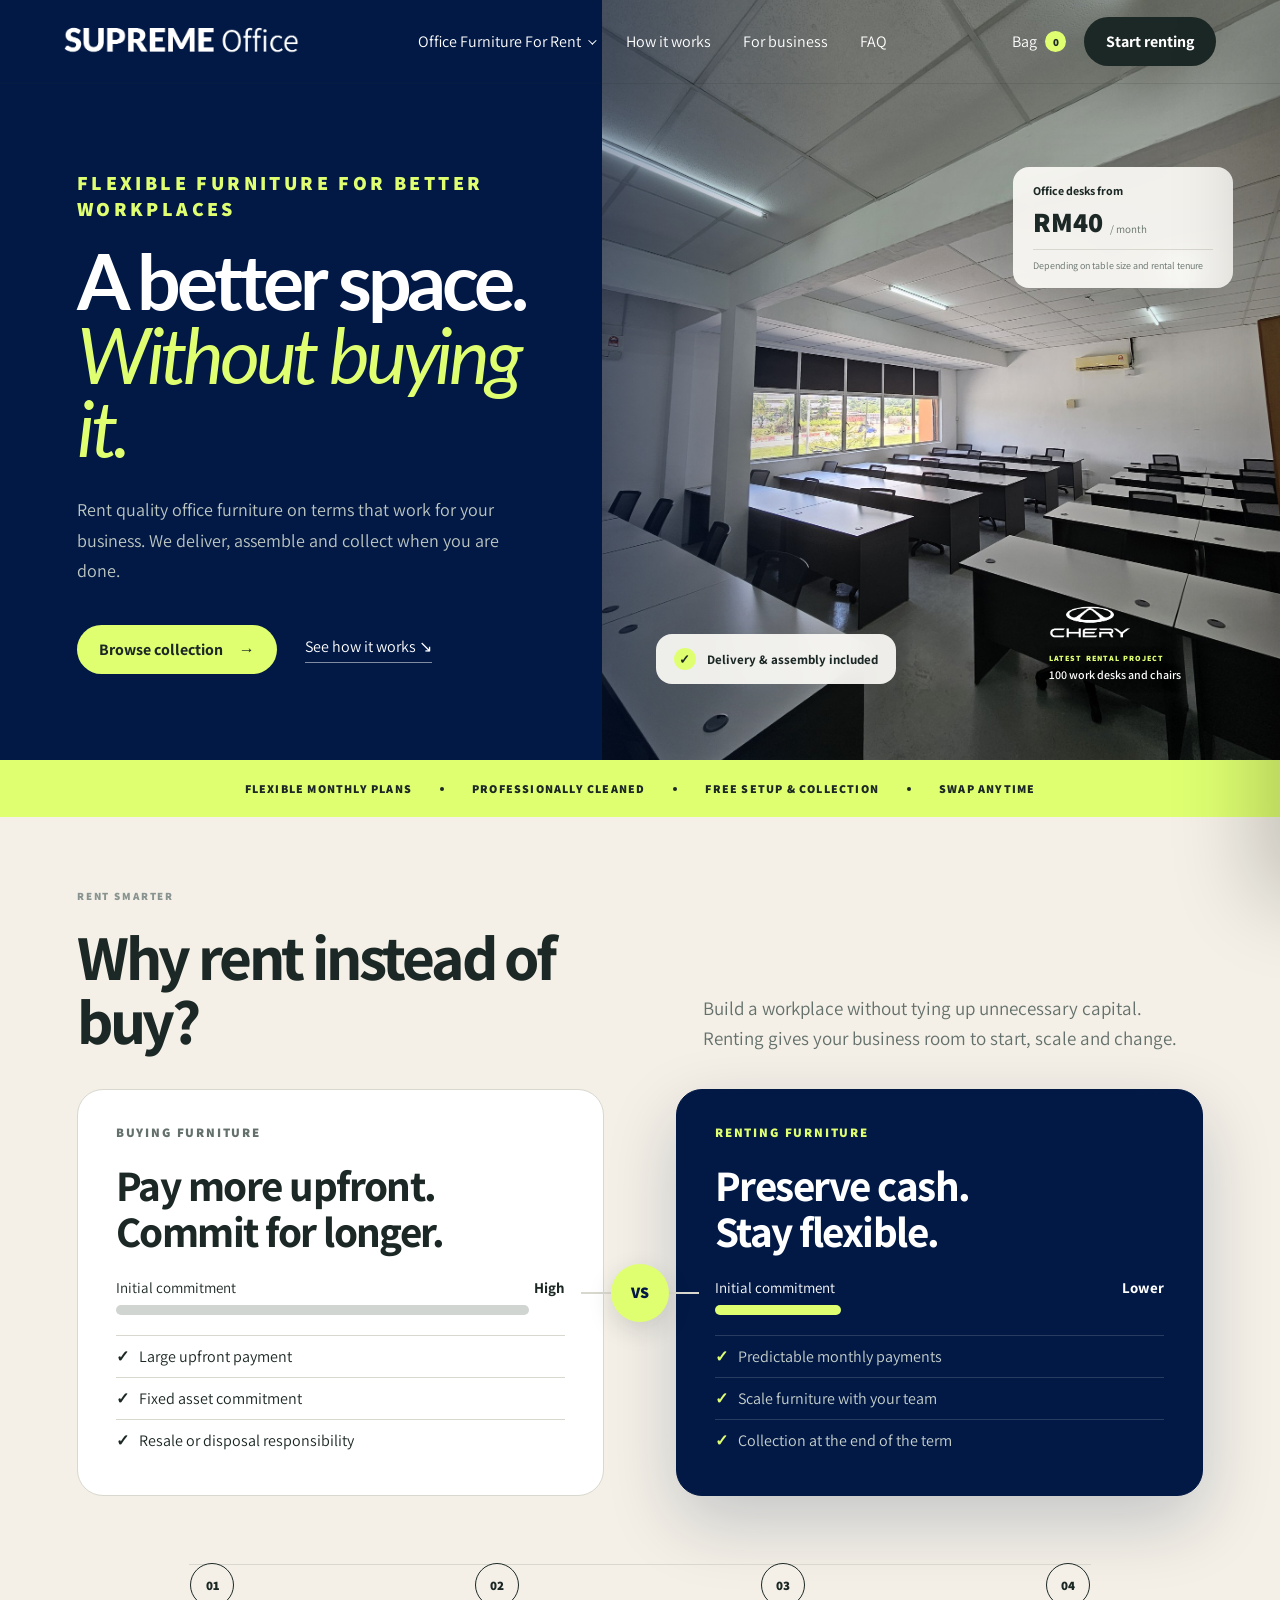
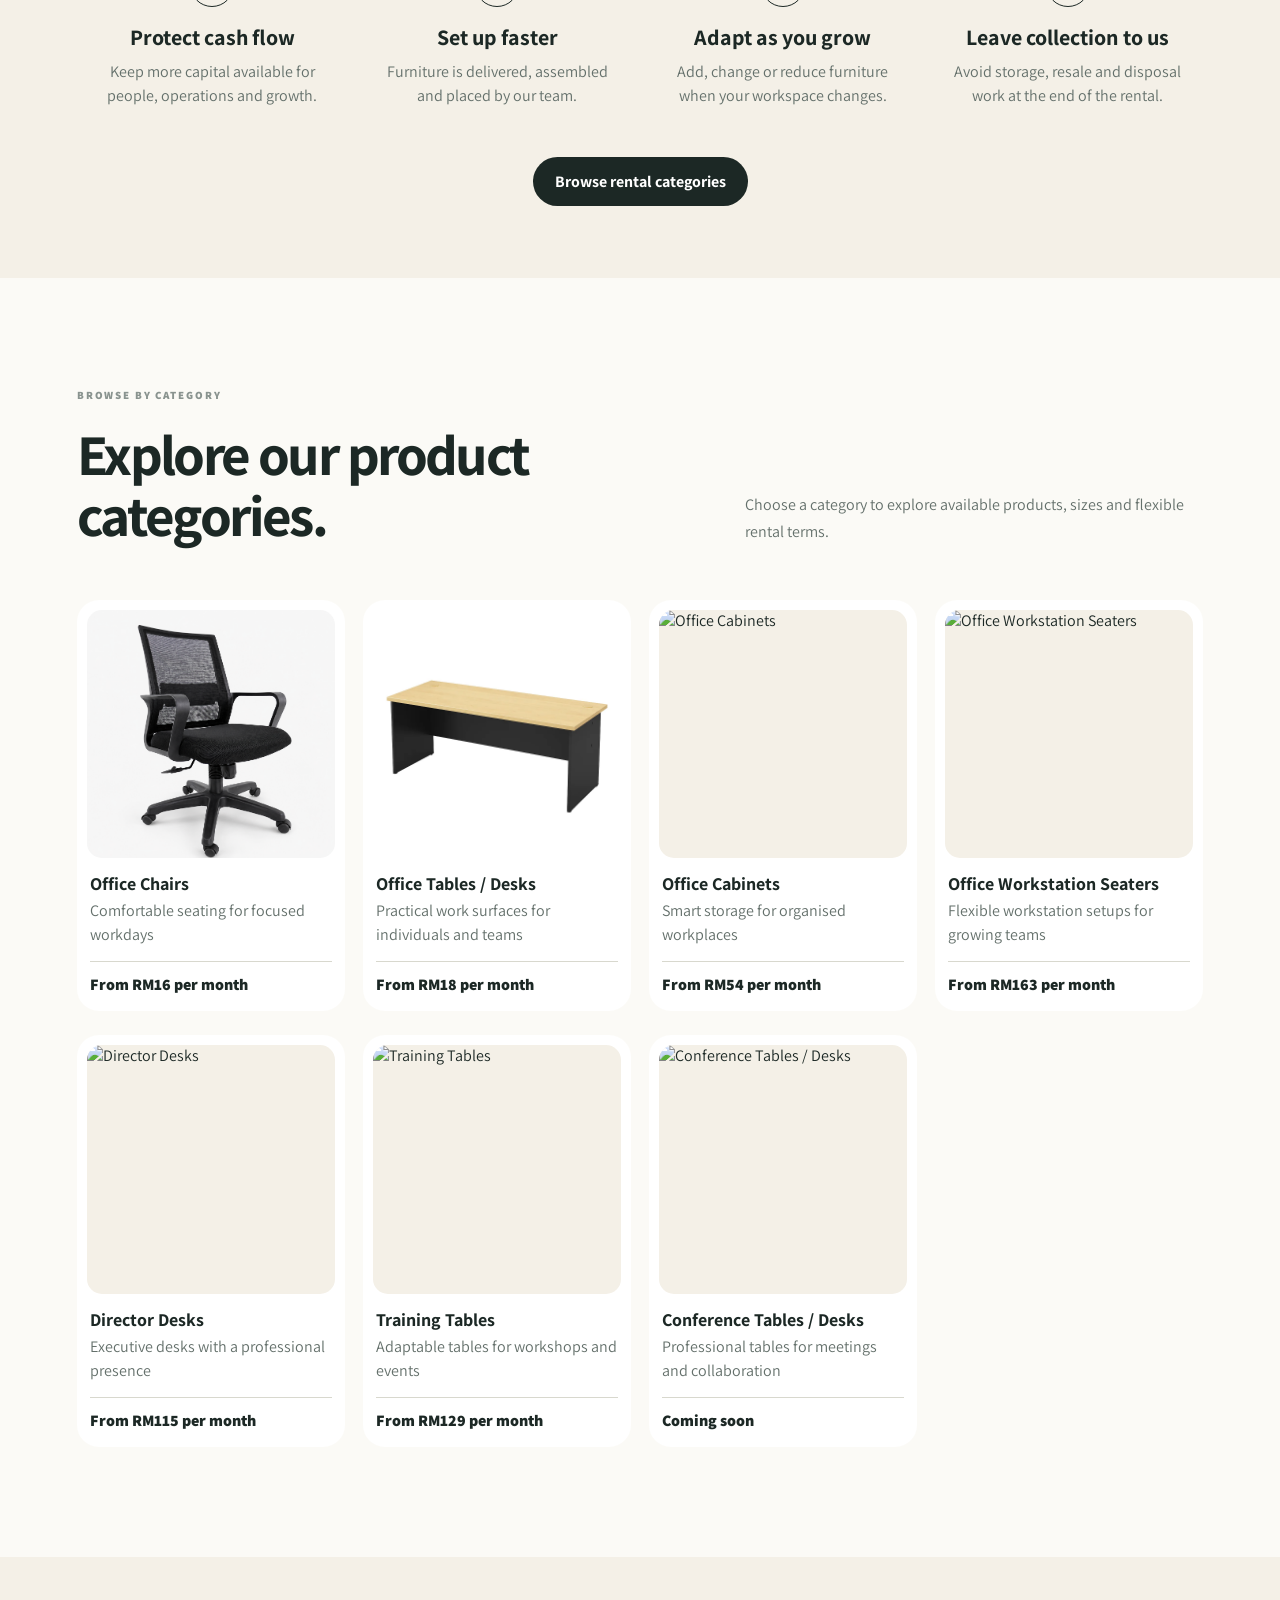
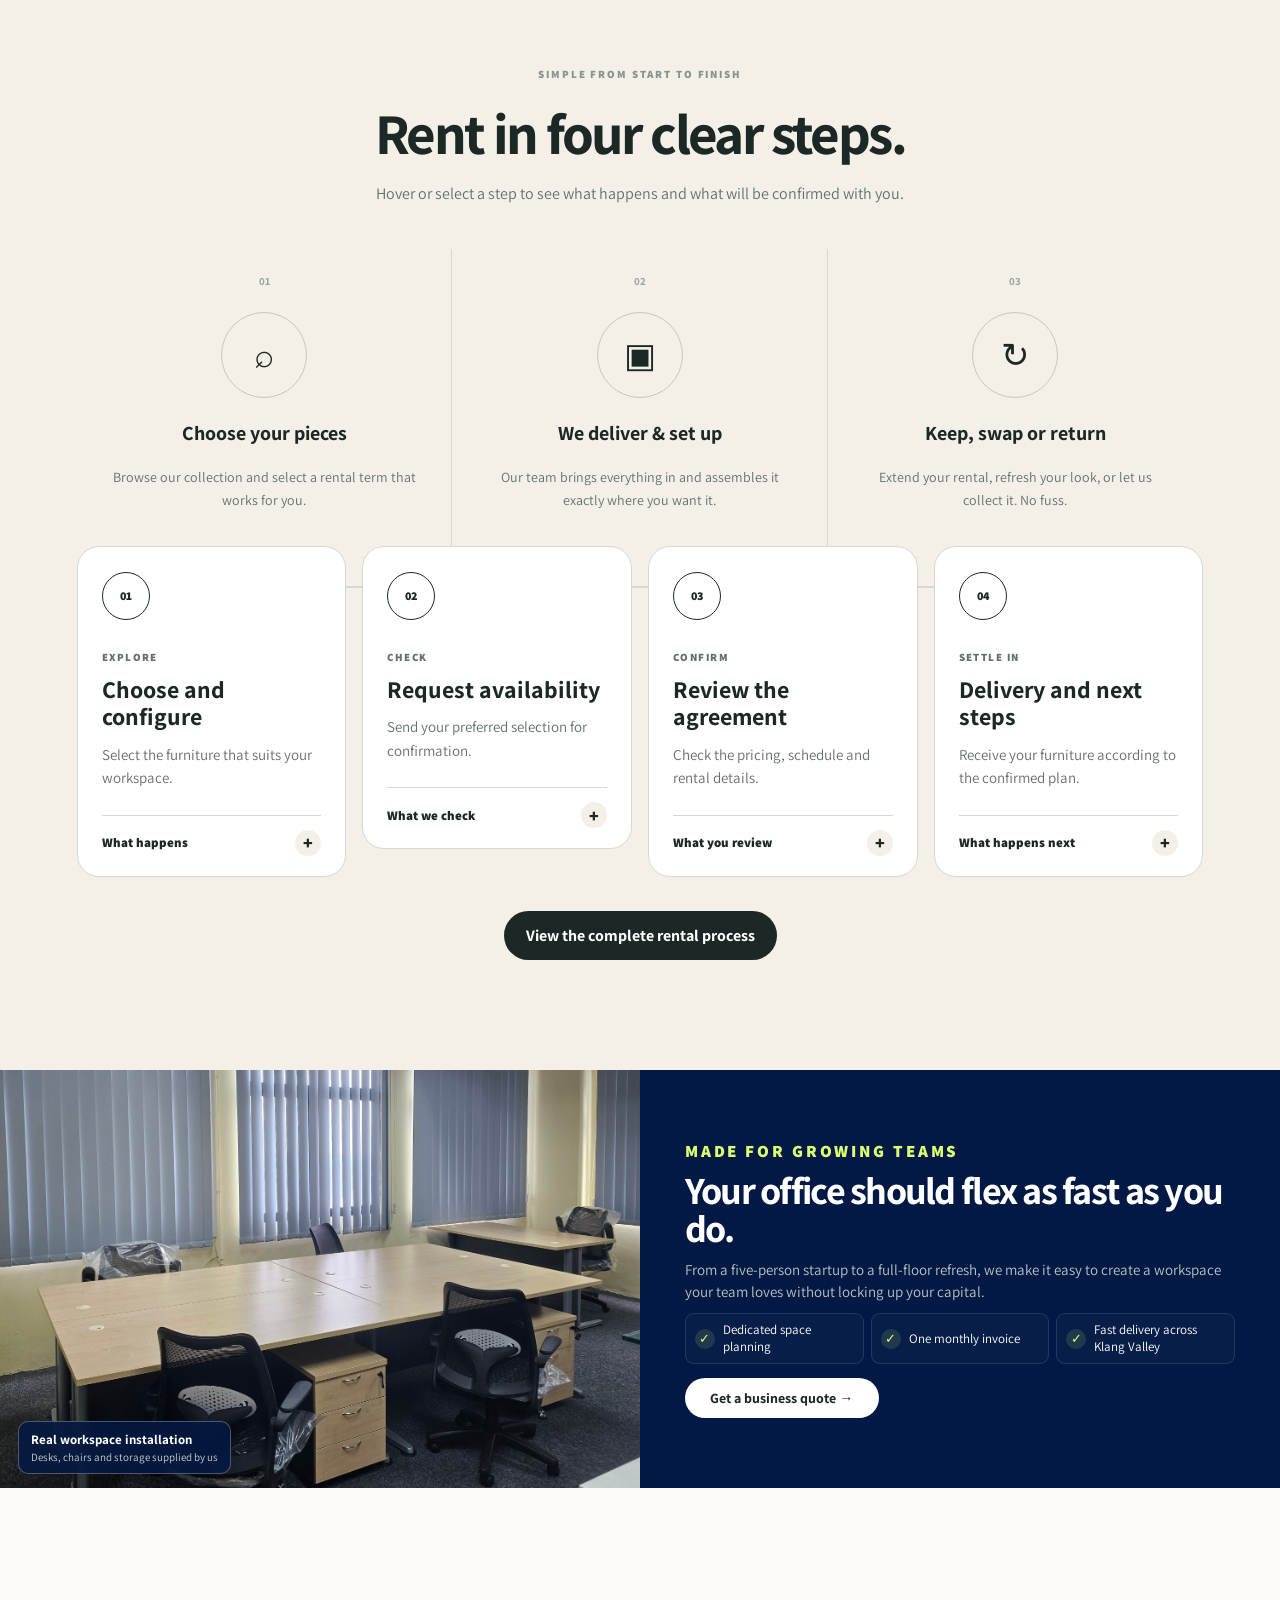
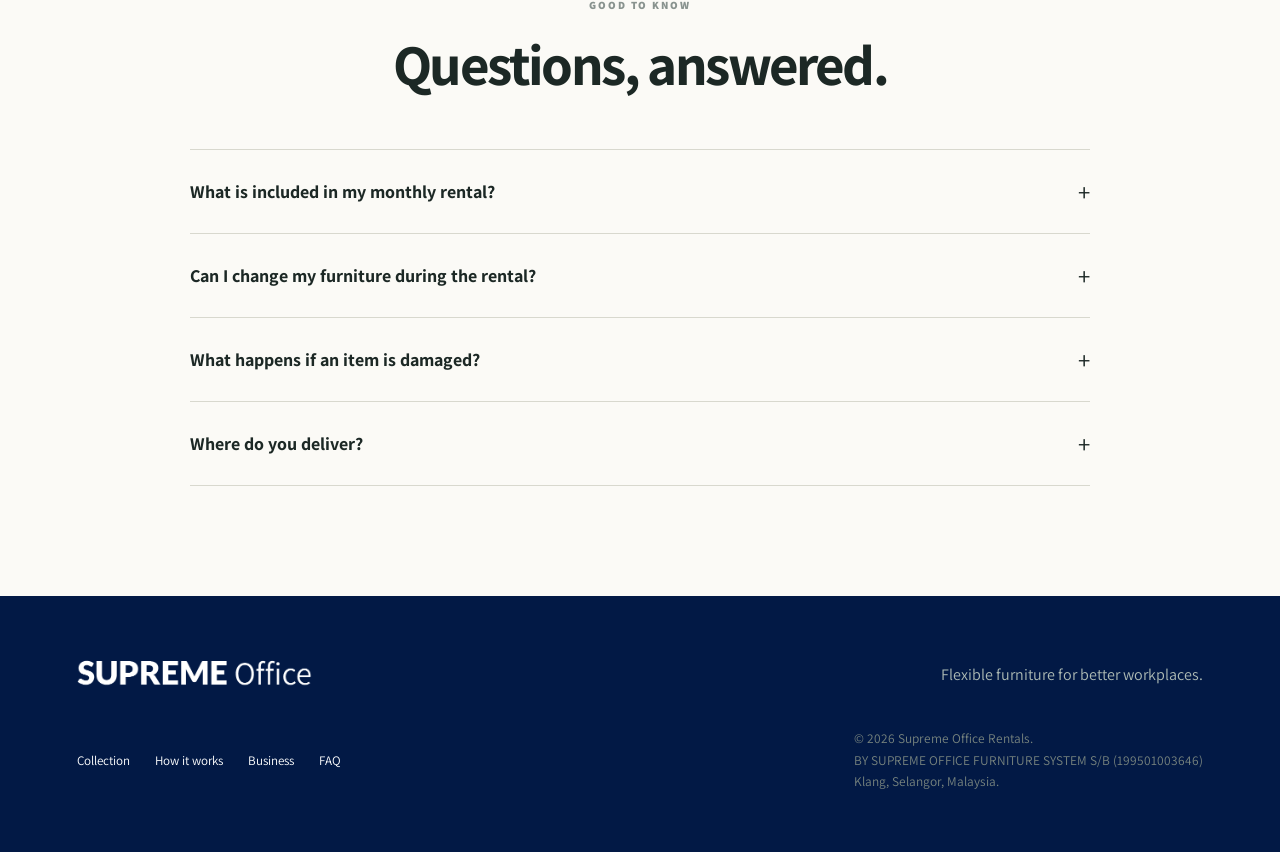
==== commit 232c71d5: "19 june 548pm" ====
--- a/index.html
+++ b/index.html
@@ -19,7 +19,7 @@
       <div class="nav-dropdown">
         <a class="nav-dropdown-toggle" href="furniture.html" target="_blank" rel="noopener">Office Furniture For Rent <span aria-hidden="true"></span></a>
         <div class="nav-dropdown-menu">
-          <a href="collection.html?category=chairs"><img src="assets/vivo-task-chair.png" alt=""><span>Office chairs</span></a><a href="collection.html?category=desks"><img src="assets/useful-work-desk-maple.webp" alt=""><span>Office tables / desks</span></a><a href="collection.html?category=cabinets"><img src="https://images.unsplash.com/photo-1595428774223-ef52624120d2?auto=format&fit=crop&w=160&q=75" alt=""><span>Office cabinets</span></a><a href="collection.html?category=workstations"><img src="https://images.unsplash.com/photo-1555041469-a586c61ea9bc?auto=format&fit=crop&w=160&q=75" alt=""><span>Office workstation seaters</span></a><a href="collection.html?category=director-desks"><img src="https://images.unsplash.com/photo-1505693416388-ac5ce068fe85?auto=format&fit=crop&w=160&q=75" alt=""><span>Director desks</span></a><a href="collection.html?category=training-tables"><img src="https://images.unsplash.com/photo-1617806118233-18e1de247200?auto=format&fit=crop&w=160&q=75" alt=""><span>Training tables</span></a><a href="collection.html?category=conference-tables"><img src="https://images.unsplash.com/photo-1497366754035-f200968a6e72?auto=format&fit=crop&w=160&q=75" alt=""><span>Conference tables / desks</span></a>
+          <a href="collection.html?category=chairs"><img src="assets/vivo-task-chair.png" alt=""><span>Office Chairs</span></a><a href="collection.html?category=desks"><img src="assets/useful-work-desk-maple.webp" alt=""><span>Office Tables / Desks</span></a><a href="collection.html?category=cabinets"><img src="https://images.unsplash.com/photo-1595428774223-ef52624120d2?auto=format&fit=crop&w=160&q=75" alt=""><span>Office Cabinets</span></a><a href="collection.html?category=workstations"><img src="https://images.unsplash.com/photo-1555041469-a586c61ea9bc?auto=format&fit=crop&w=160&q=75" alt=""><span>Office Workstation Seaters</span></a><a href="collection.html?category=director-desks"><img src="https://images.unsplash.com/photo-1505693416388-ac5ce068fe85?auto=format&fit=crop&w=160&q=75" alt=""><span>Director Desks</span></a><a href="collection.html?category=training-tables"><img src="https://images.unsplash.com/photo-1617806118233-18e1de247200?auto=format&fit=crop&w=160&q=75" alt=""><span>Training Tables</span></a><a href="collection.html?category=conference-tables"><img src="https://images.unsplash.com/photo-1497366754035-f200968a6e72?auto=format&fit=crop&w=160&q=75" alt=""><span>Conference Tables / Desks</span></a>
         </div>
       </div>
       <a href="how-it-works.html">How it works</a>
@@ -45,10 +45,6 @@
         <div class="hero-actions">
           <a class="button button-accent" href="#collection">Browse collection <span>→</span></a>
           <a class="text-link" href="how-it-works.html">See how it works <span>↘</span></a>
-        </div>
-        <div class="hero-proof">
-          <div class="avatars" aria-hidden="true"><span>AM</span><span>JL</span><span>NK</span></div>
-          <p><strong>4.9 out of 5</strong><br>Trusted by 500+ happy spaces</p>
         </div>
       </div>
       <div class="hero-visual">
@@ -138,13 +134,16 @@
     </section>
 
     <section class="business" id="business">
-      <div class="business-image"><img src="https://images.unsplash.com/photo-1524758631624-e2822e304c36?auto=format&fit=crop&w=1200&q=85" alt="Contemporary furnished office"></div>
+      <div class="business-image">
+        <img src="assets/bhavani-office-installation.jpg" alt="Supreme Office Rentals desks and task chairs installed in a client workspace">
+        <span class="business-image-label"><strong>Real workspace installation</strong><small>Desks, chairs and storage supplied by us</small></span>
+      </div>
       <div class="business-copy">
         <p class="eyebrow">Made for growing teams</p>
         <h2>Your office should flex as fast as you do.</h2>
         <p>From a five-person startup to a full-floor refresh, we make it easy to create a workspace your team loves without locking up your capital.</p>
-        <ul><li>Dedicated space planning</li><li>One monthly invoice</li><li>Fast delivery across Klang Valley</li></ul>
-        <a class="button button-light" href="https://wa.me/601154209676?text=Hi%20Supreme%20Office%20Rentals%2C%20I%27d%20like%20a%20business%20furniture%20quote." target="_blank" rel="noreferrer">Get a business quote →</a>
+        <ul><li tabindex="0">Dedicated space planning</li><li tabindex="0">One monthly invoice</li><li tabindex="0">Fast delivery across Klang Valley</li></ul>
+        <a class="button button-light business-whatsapp" href="https://wa.me/601154209676?text=Hi%20Supreme%20Office%20Rentals%2C%20I%27d%20like%20a%20business%20furniture%20quote." target="_blank" rel="noreferrer"><span class="quote-label">Get a business quote →</span><span class="whatsapp-label">WhatsApp us →</span></a>
       </div>
     </section>
 
--- a/styles.css
+++ b/styles.css
@@ -68,3 +68,13 @@
 @media(max-width:600px){.journey-grid{grid-template-columns:1fr}.journey-toggle{min-height:0}.journey-toggle>p{min-height:0}.journey-card:hover,.journey-card.open,.journey-card:focus-within{transform:none}}
 @media(prefers-reduced-motion:reduce){.journey-card,.journey-number,.journey-prompt i,.journey-detail{transition:none}.journey-card:hover,.journey-card.open,.journey-card:focus-within{transform:none}}
 .journey-toggle:focus-visible{outline:3px solid var(--lime);outline-offset:-4px}.journey-card:focus-within:not(.open):not(:hover){transform:none;border-color:var(--line);box-shadow:none}.journey-card:focus-within:not(.open):not(:hover) .journey-number{transform:none;background:#fff;border-color:var(--ink)}.journey-card:focus-within:not(.open):not(:hover) .journey-prompt i{transform:none;background:var(--cream)}.journey-card:focus-within:not(.open):not(:hover) .journey-detail{max-height:0}
+.hero-copy .hero-actions{margin-bottom:0}
+.business{grid-template-columns:50% 50%;min-height:300px;overflow:hidden}.business-image{position:relative;min-height:300px;overflow:hidden}.business-image img{height:100%;object-fit:cover;object-position:center 72%;transition:transform .65s ease,filter .65s ease}.business-image:hover img{transform:scale(1.035);filter:saturate(1.06)}.business-image-label{position:absolute;left:18px;bottom:18px;display:flex;flex-direction:column;gap:2px;max-width:250px;padding:9px 12px;border:1px solid rgba(255,255,255,.28);border-radius:10px;background:rgba(2,25,69,.82);box-shadow:0 12px 30px rgba(0,0,0,.18);backdrop-filter:blur(8px);transform:translateY(4px);transition:transform .3s ease,background .3s ease}.business-image:hover .business-image-label{transform:none;background:rgba(2,25,69,.94)}.business-image-label strong{font-size:12px}.business-image-label small{color:#c8d3ce;font-size:10px;line-height:1.3}.business-copy{padding:22px clamp(24px,3.5vw,52px)}.business .eyebrow{margin-bottom:9px;font-size:16px}.business h2{font-size:clamp(32px,3vw,44px);line-height:1}.business-copy>p:not(.eyebrow){margin:11px 0;font-size:14px;line-height:1.45}.business ul{display:grid;grid-template-columns:repeat(3,minmax(0,1fr));gap:7px;margin-bottom:14px}.business li{display:flex;align-items:center;padding:8px 9px;border:1px solid rgba(255,255,255,.12);border-radius:9px;background:rgba(255,255,255,.025);font-size:12px;line-height:1.25;outline:none;transition:transform .25s ease,background .25s ease,border-color .25s ease}.business li:before{flex:0 0 auto}.business li:hover,.business li:focus-visible{transform:translateY(-4px);border-color:rgba(223,255,113,.55);background:rgba(223,255,113,.08)}.business .button{padding:11px 18px;font-size:13px;transition:transform .25s ease,background .25s ease,box-shadow .25s ease}.business .button:hover,.business .button:focus-visible{transform:translateY(-3px);background:var(--lime);box-shadow:0 12px 28px rgba(0,0,0,.2)}
+@media(max-width:1000px){.business-image{min-height:300px}.business-copy{padding:38px clamp(28px,7vw,70px)}.business ul{grid-template-columns:1fr}}
+@media(max-width:650px){.business-image{min-height:260px}.business-image-label{left:14px;bottom:14px}.business-copy{padding:38px 22px}.business li:hover,.business li:focus-visible{transform:translateX(4px)}}
+@media(prefers-reduced-motion:reduce){.business-image img,.business-image-label,.business li,.business .button{transition:none}.business-image:hover img,.business li:hover,.business li:focus-visible{transform:none}}
+.business{height:418px;min-height:0}.business-image{height:100%;min-height:0}.business .eyebrow{font-size:17px}.business-copy>p:not(.eyebrow){font-size:15px}.business li{font-size:13px}.business .button{font-size:14px}.business-image-label strong{font-size:13px}.business-image-label small{font-size:11px}
+@media(max-width:1000px){.business{height:auto}.business-image{height:300px;min-height:0}}
+@media(max-width:650px){.business-image{height:260px;min-height:0}}
+.business{background:#021945}.business li{position:relative;overflow:hidden;isolation:isolate}.business li:before{display:inline-grid;place-items:center;width:20px;height:20px;margin-right:8px;border-radius:50%;background:rgba(223,255,113,.12);transition:transform .35s cubic-bezier(.2,.8,.2,1),background .3s ease,color .3s ease}.business li:hover,.business li:focus-visible{transform:translateY(-5px) scale(1.015);border-color:var(--lime);background:var(--lime);color:#021945;box-shadow:0 12px 28px rgba(0,0,0,.22)}.business li:hover:before,.business li:focus-visible:before{transform:rotate(360deg) scale(1.12);background:#021945;color:var(--lime)}.business-whatsapp{display:grid;min-width:194px;overflow:hidden}.business-whatsapp span{grid-area:1/1;transition:opacity .25s ease,transform .3s cubic-bezier(.2,.8,.2,1)}.business-whatsapp .whatsapp-label{opacity:0;transform:translateY(16px)}.business-whatsapp:hover,.business-whatsapp:focus-visible{background:#25d366;color:#021945}.business-whatsapp:hover .quote-label,.business-whatsapp:focus-visible .quote-label{opacity:0;transform:translateY(-16px)}.business-whatsapp:hover .whatsapp-label,.business-whatsapp:focus-visible .whatsapp-label{opacity:1;transform:none}
+@media(prefers-reduced-motion:reduce){.business li:before,.business-whatsapp span{transition:none}.business li:hover:before,.business li:focus-visible:before{transform:none}}
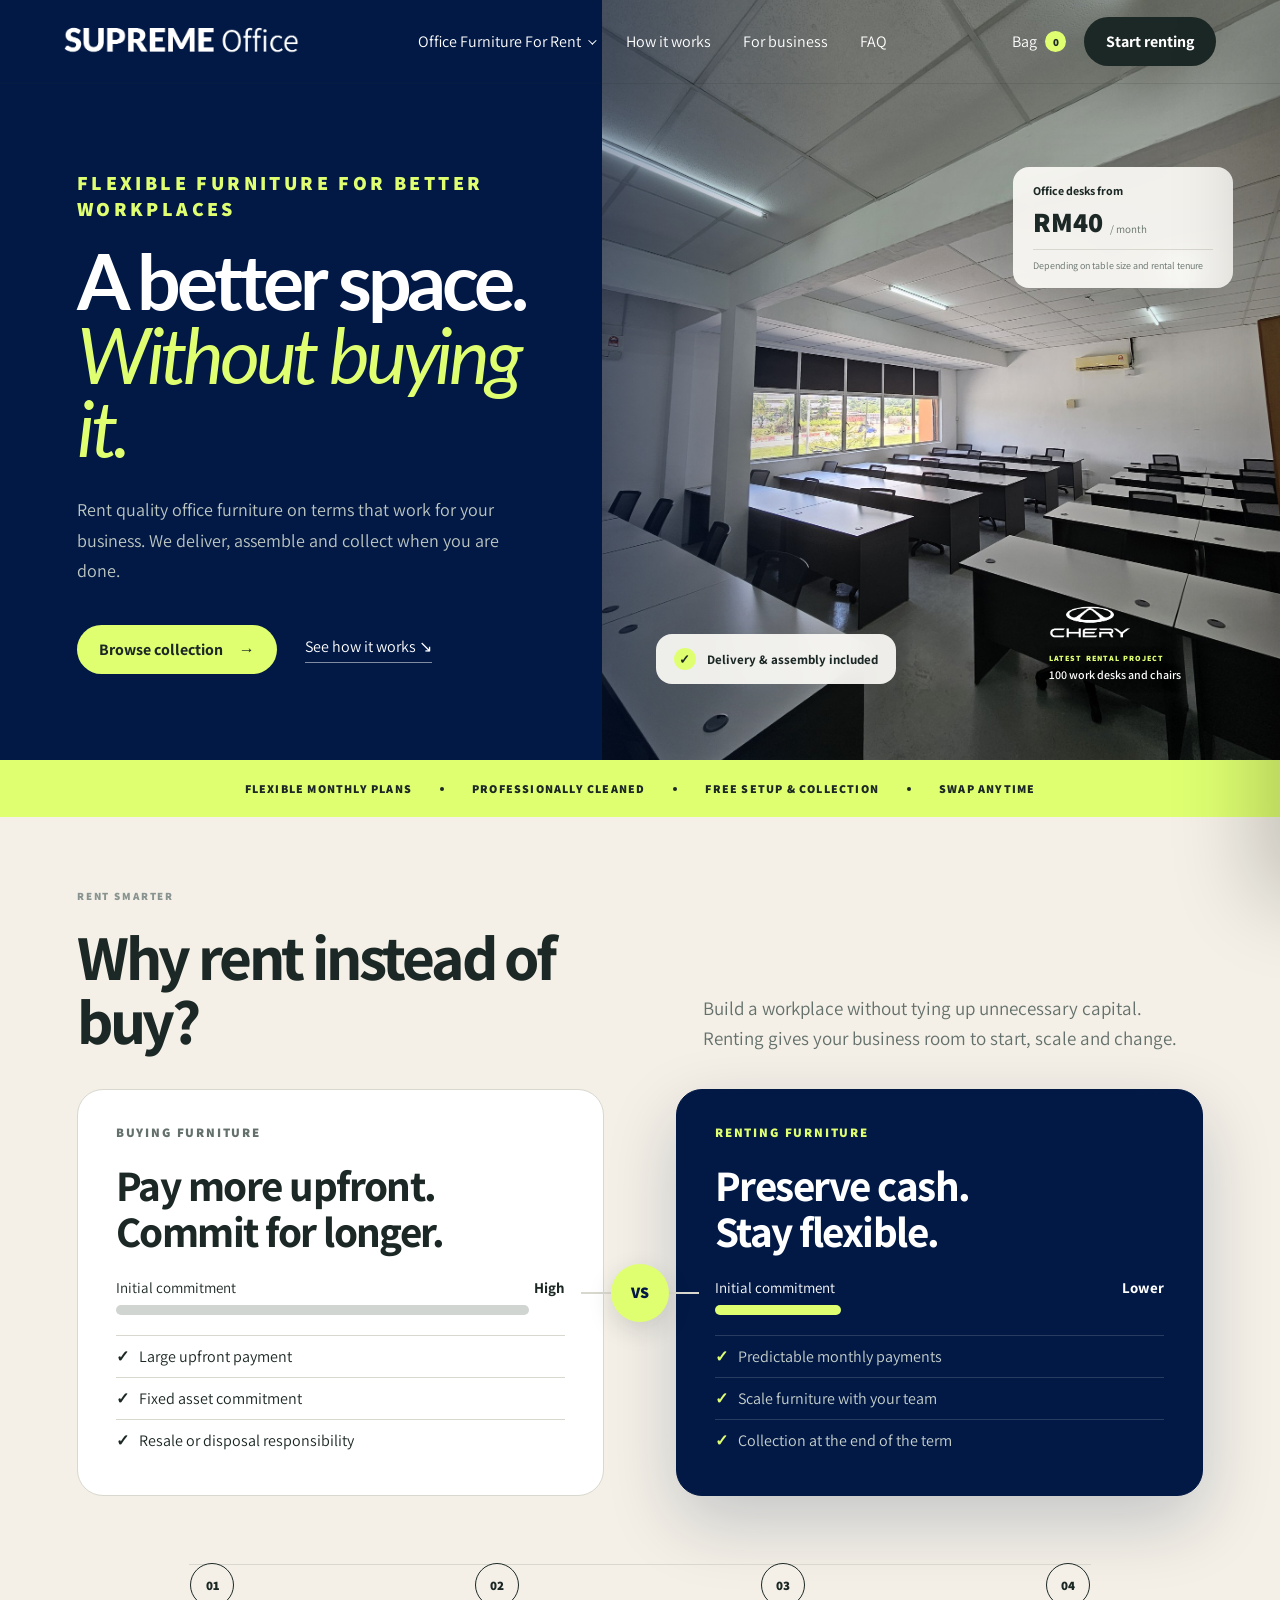
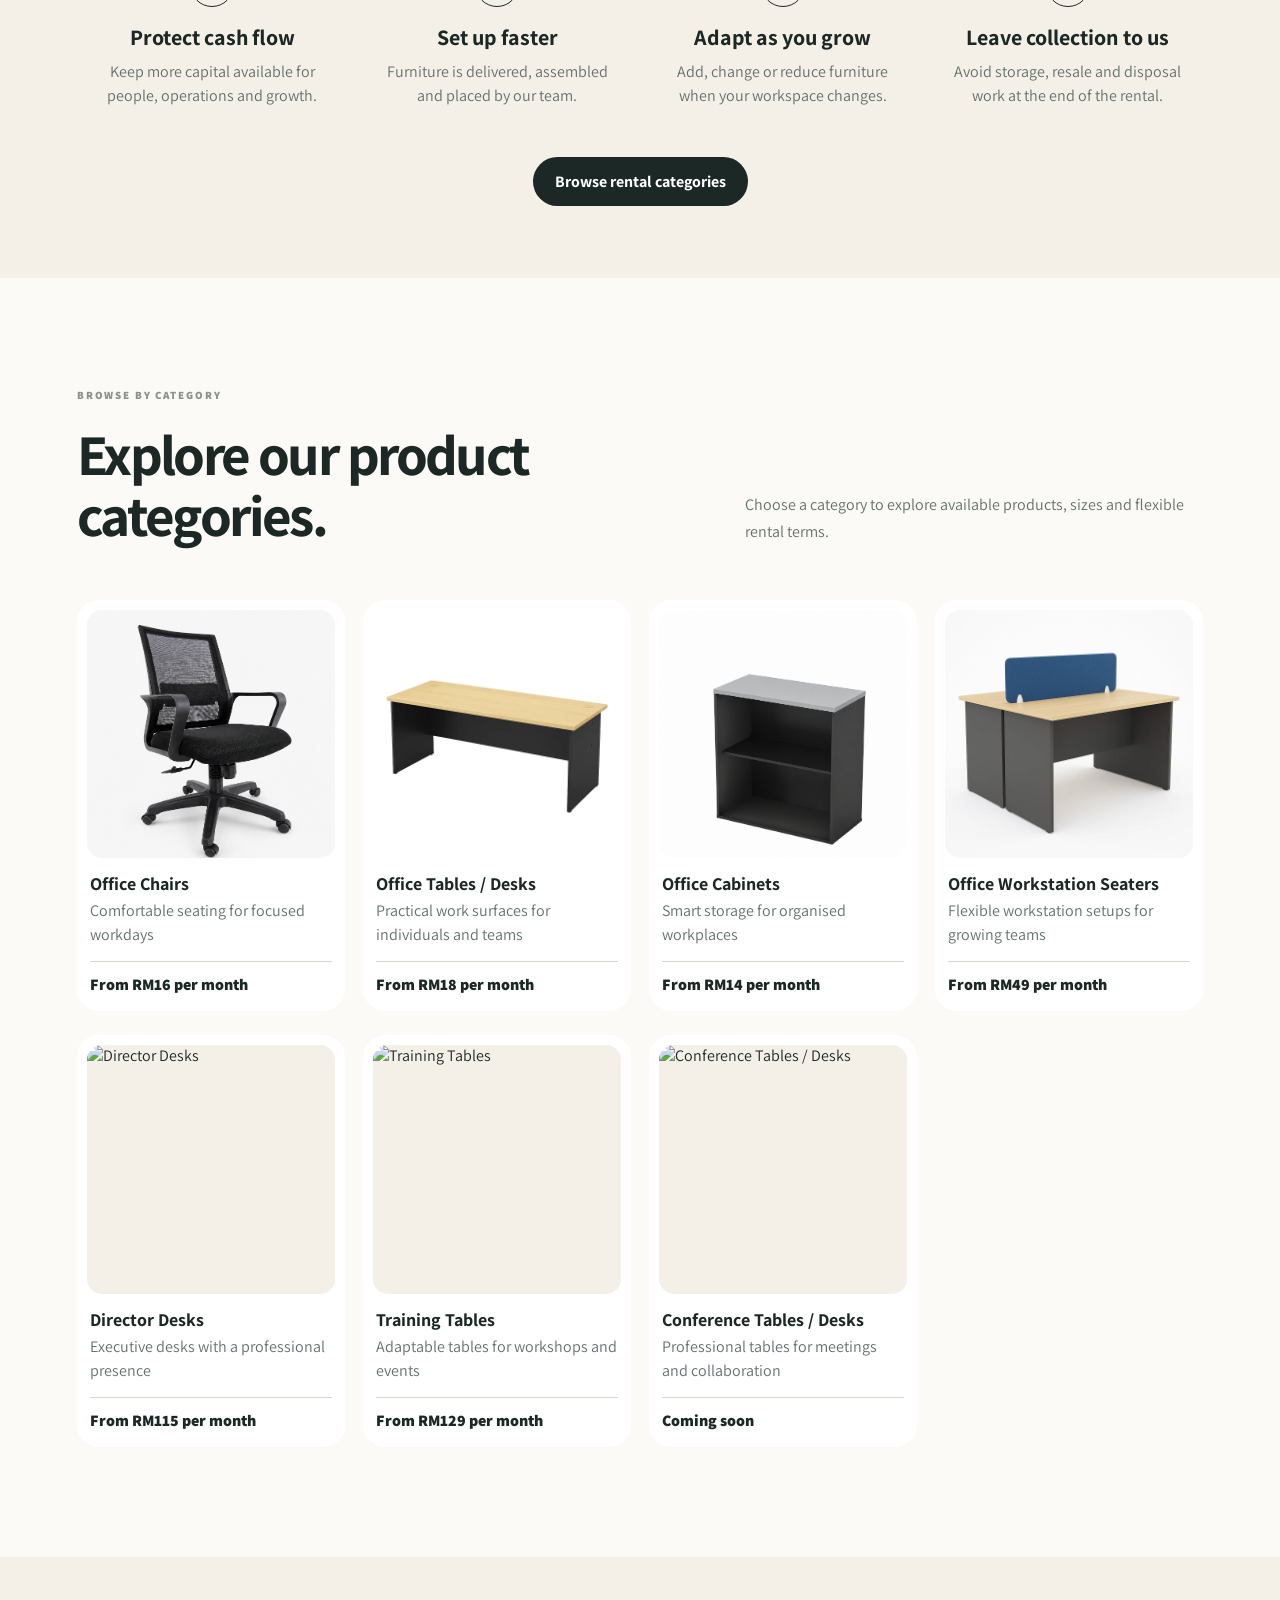
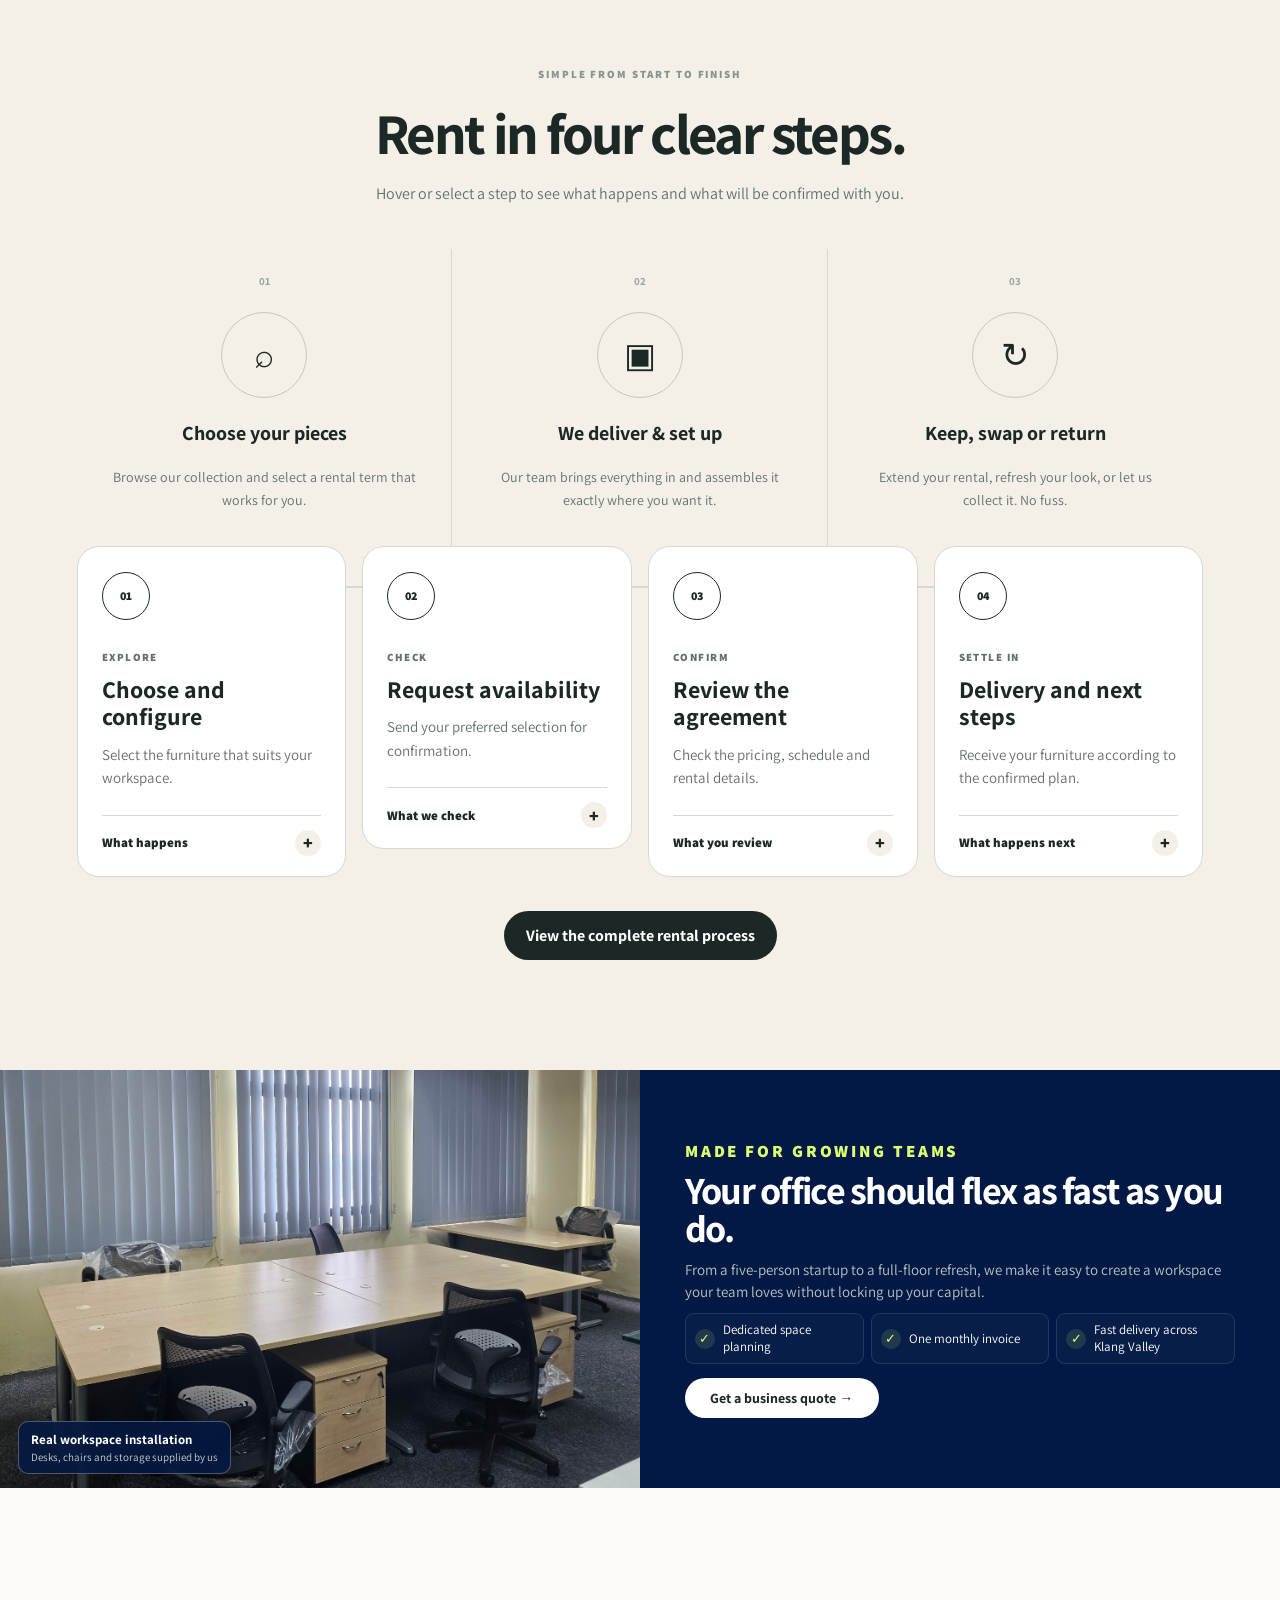
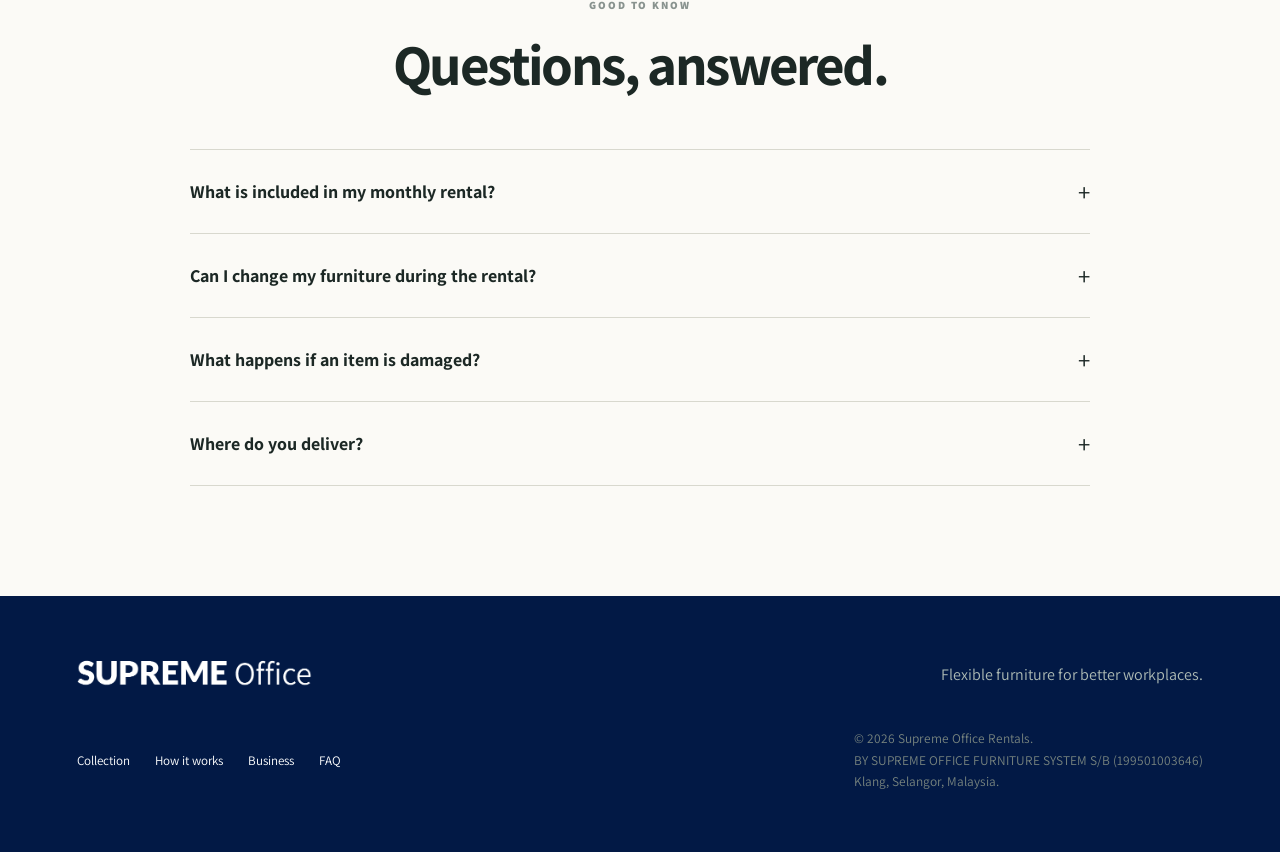
==== commit 787c51a3: "20 june 315pm" ====
--- a/index.html
+++ b/index.html
@@ -17,9 +17,9 @@
     </a>
     <nav class="main-nav" aria-label="Main navigation">
       <div class="nav-dropdown">
-        <a class="nav-dropdown-toggle" href="furniture.html" target="_blank" rel="noopener">Office Furniture For Rent <span aria-hidden="true"></span></a>
+        <a class="nav-dropdown-toggle" href="furniture.html">Office Furniture For Rent <span aria-hidden="true"></span></a>
         <div class="nav-dropdown-menu">
-          <a href="collection.html?category=chairs"><img src="assets/vivo-task-chair.png" alt=""><span>Office Chairs</span></a><a href="collection.html?category=desks"><img src="assets/useful-work-desk-maple.webp" alt=""><span>Office Tables / Desks</span></a><a href="collection.html?category=cabinets"><img src="https://images.unsplash.com/photo-1595428774223-ef52624120d2?auto=format&fit=crop&w=160&q=75" alt=""><span>Office Cabinets</span></a><a href="collection.html?category=workstations"><img src="https://images.unsplash.com/photo-1555041469-a586c61ea9bc?auto=format&fit=crop&w=160&q=75" alt=""><span>Office Workstation Seaters</span></a><a href="collection.html?category=director-desks"><img src="https://images.unsplash.com/photo-1505693416388-ac5ce068fe85?auto=format&fit=crop&w=160&q=75" alt=""><span>Director Desks</span></a><a href="collection.html?category=training-tables"><img src="https://images.unsplash.com/photo-1617806118233-18e1de247200?auto=format&fit=crop&w=160&q=75" alt=""><span>Training Tables</span></a><a href="collection.html?category=conference-tables"><img src="https://images.unsplash.com/photo-1497366754035-f200968a6e72?auto=format&fit=crop&w=160&q=75" alt=""><span>Conference Tables / Desks</span></a>
+          <a href="collection.html?category=chairs"><img src="assets/vivo-task-chair.png" alt=""><span>Office Chairs</span></a><a href="collection.html?category=desks"><img src="assets/useful-work-desk-maple.webp" alt=""><span>Office Tables / Desks</span></a><a href="collection.html?category=cabinets"><img src="assets/open-shelf-low-cabinet-g/cabinet-category.png" alt=""><span>Office Cabinets</span></a><a href="collection.html?category=workstations"><img src="assets/simple-office-workstation-2-seaters/workstation-category.png" alt=""><span>Office Workstation Seaters</span></a><a href="collection.html?category=director-desks"><img src="https://images.unsplash.com/photo-1505693416388-ac5ce068fe85?auto=format&fit=crop&w=160&q=75" alt=""><span>Director Desks</span></a><a href="collection.html?category=training-tables"><img src="https://images.unsplash.com/photo-1617806118233-18e1de247200?auto=format&fit=crop&w=160&q=75" alt=""><span>Training Tables</span></a><a href="collection.html?category=conference-tables"><img src="https://images.unsplash.com/photo-1497366754035-f200968a6e72?auto=format&fit=crop&w=160&q=75" alt=""><span>Conference Tables / Desks</span></a>
         </div>
       </div>
       <a href="how-it-works.html">How it works</a>
@@ -179,7 +179,7 @@
   </aside>
 
   <div class="toast" role="status" aria-live="polite">Added to your rental cart</div>
-  <script src="products.js?v=20260619-16"></script>
-  <script src="script.js?v=20260619-23"></script>
+  <script src="products.js?v=20260620-5"></script>
+  <script src="script.js?v=20260620-7"></script>
 </body>
 </html>
--- a/styles.css
+++ b/styles.css
@@ -78,3 +78,5 @@
 @media(max-width:650px){.business-image{height:260px;min-height:0}}
 .business{background:#021945}.business li{position:relative;overflow:hidden;isolation:isolate}.business li:before{display:inline-grid;place-items:center;width:20px;height:20px;margin-right:8px;border-radius:50%;background:rgba(223,255,113,.12);transition:transform .35s cubic-bezier(.2,.8,.2,1),background .3s ease,color .3s ease}.business li:hover,.business li:focus-visible{transform:translateY(-5px) scale(1.015);border-color:var(--lime);background:var(--lime);color:#021945;box-shadow:0 12px 28px rgba(0,0,0,.22)}.business li:hover:before,.business li:focus-visible:before{transform:rotate(360deg) scale(1.12);background:#021945;color:var(--lime)}.business-whatsapp{display:grid;min-width:194px;overflow:hidden}.business-whatsapp span{grid-area:1/1;transition:opacity .25s ease,transform .3s cubic-bezier(.2,.8,.2,1)}.business-whatsapp .whatsapp-label{opacity:0;transform:translateY(16px)}.business-whatsapp:hover,.business-whatsapp:focus-visible{background:#25d366;color:#021945}.business-whatsapp:hover .quote-label,.business-whatsapp:focus-visible .quote-label{opacity:0;transform:translateY(-16px)}.business-whatsapp:hover .whatsapp-label,.business-whatsapp:focus-visible .whatsapp-label{opacity:1;transform:none}
 @media(prefers-reduced-motion:reduce){.business li:before,.business-whatsapp span{transition:none}.business li:hover:before,.business li:focus-visible:before{transform:none}}
+
+.product-gallery{display:grid;grid-template-columns:repeat(6,minmax(0,1fr));gap:9px;margin-top:12px}.product-thumbnail{overflow:hidden;aspect-ratio:1;padding:0;border:1px solid var(--line);border-radius:12px;background:#fff}.product-thumbnail img{width:100%;height:100%;object-fit:contain}.product-thumbnail.active{outline:2px solid var(--ink);outline-offset:2px}.product-image img[src*="lumba-task-chair"],.product-image img[src*="simple-office-workstation"],.product-image img[src*="open-shelf-low-cabinet-g"]{object-fit:contain;background:#fff}.product-detail-media:has(.product-gallery:not([hidden])) .product-main-image{position:relative;top:auto;aspect-ratio:1;background:#fff}.product-detail-media:has(.product-gallery:not([hidden])) .product-main-image img{object-fit:contain}@media(max-width:650px){.product-gallery{grid-template-columns:repeat(4,minmax(0,1fr));gap:7px}.product-thumbnail{border-radius:9px}}
